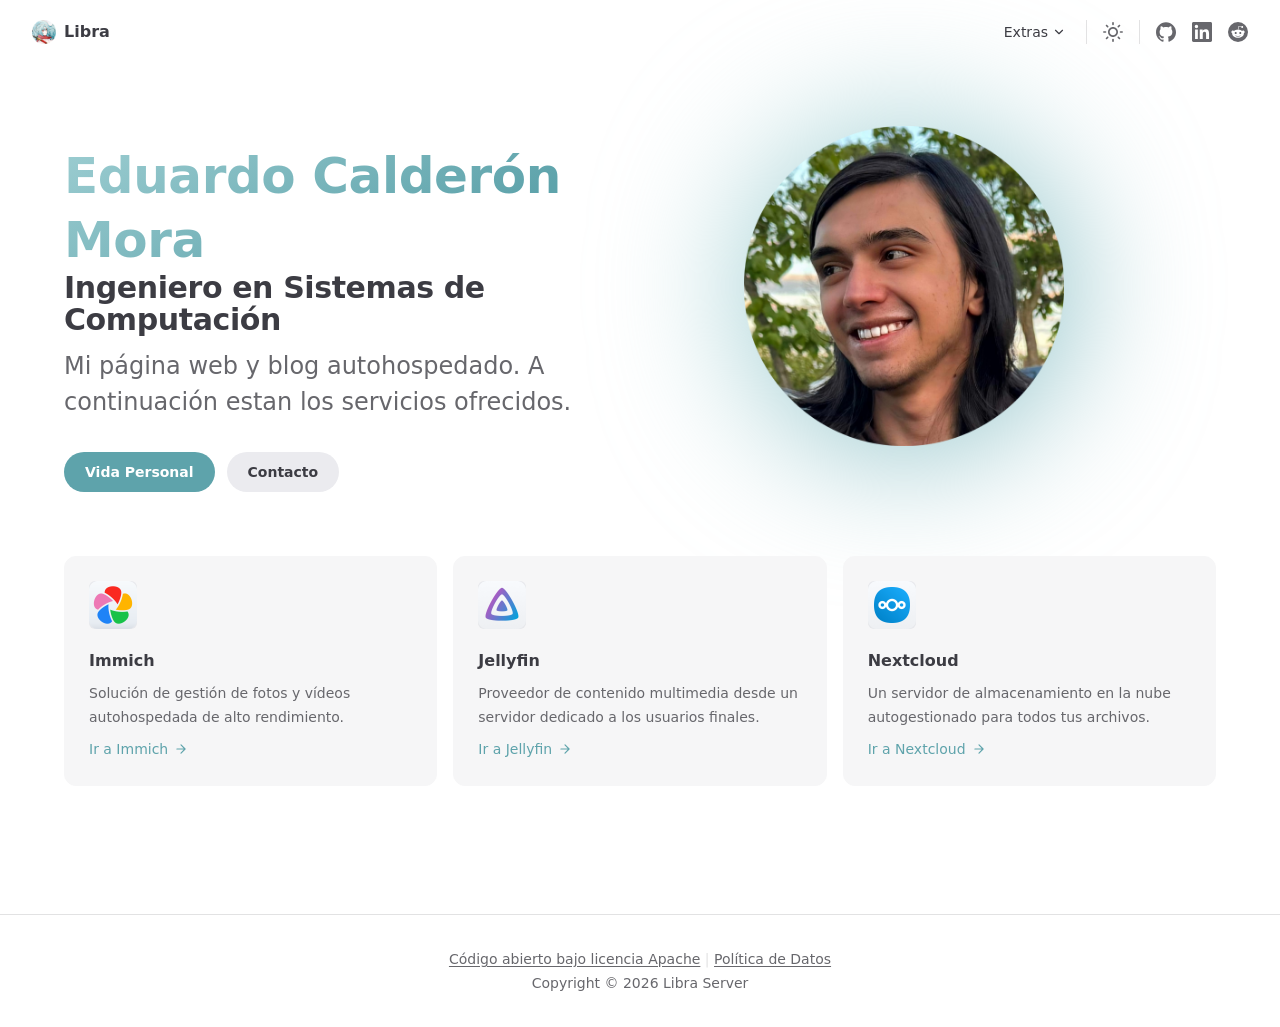
==== index.html @ 560210b2 "initial" ====
<!DOCTYPE html>
<html lang="en-US" dir="ltr">
<head>
  <meta charset="utf-8">
  <title>Home | Libra</title>
  <link rel="preload stylesheet" href="/assets/css/style.D44paibT.css" as="style">
  <link rel="preload stylesheet" href="/assets/css/vp-icons.css" as="style">
  <link rel="preload" href="/assets/inter-roman-latin.Di8DUHzh.woff2" as="font" type="font/woff2" crossorigin="">
  <link rel="modulepreload" href="/assets/chunks/theme.Dz8_78j_.js">
  <link rel="modulepreload" href="/assets/chunks/framework.ChSPpK7P.js">
  <link rel="modulepreload" href="/assets/index.md.D8M8s7cJ.lean.js">
  <meta name="darkreader-lock">
  <meta name="theme-color" content="#0058A0">
  <meta name="msapplication-TileColor" content="#0058A0">
  <meta name="viewport" content="width=device-width, initial-scale=1.0">
  <meta name="referrer" content="no-referrer-when-downgrade">
  <link rel="icon" type="image/x-icon" href="/images/1024-1130-modified.png">
  <link rel="icon" type="image/x-icon" href="/images/1024-1130-modified.png">
  <link rel="manifest" href="/site.webmanifest">
  <link rel="mask-icon" href="/safari-pinned-tab.svg" color="#0058A0">
  <link rel="apple-touch-icon" sizes="180x180" href="/apple-touch-icon.png">
  <meta property="og:locale" content="en_US">
  <meta property="og:type" content="website">
  <script id="check-dark-mode">(()=>{const e=localStorage.getItem("vitepress-theme-appearance")||"auto",a=window.matchMedia("(prefers-color-scheme: dark)").matches;(!e||e==="auto"?a:e==="dark")&&document.documentElement.classList.add("dark")})();</script>
  <script id="check-mac-os">document.documentElement.classList.toggle("mac",/Mac|iPhone|iPod|iPad/i.test(navigator.platform));</script>
  <meta name="twitter:card" content="summary_large_image">
  <meta property="og:site_name" content="">
  <meta property="og:image:width" content="1200">
  <meta property="og:image:height" content="628">
  <meta property="og:image:type" content="image/png">
  <meta property="og:image:alt" content="Home">
  <meta name="twitter:image:width" content="1200">
  <meta name="twitter:image:height" content="628">
  <meta name="twitter:image:alt" content="Home">
  <meta property="article:modified_time" content="2025-11-09T12:39:32.000Z">
  <link rel="stylesheet" href="https://cdnjs.cloudflare.com/ajax/libs/font-awesome/6.5.0/css/all.min.css">
</head>
<style>
  
  .contact-backdrop{ position:fixed; inset:0; z-index:var(--vp-z-index-backdrop, 50); display:flex; align-items:center; justify-content:center; background:rgba(0,0,0,.5); padding:24px; }
  .contact-backdrop[hidden]{ display:none; }
  .contact-modal{ position:relative; width:100%; max-width:380px; background:var(--vp-c-bg-elv, var(--vp-c-bg)); border:1px solid var(--vp-c-divider); border-radius:12px; box-shadow:var(--vp-shadow-3); padding:32px 28px 28px; text-align:center; }
  .contact-close{ position:absolute; top:10px; right:12px; background:none; border:none; font-size:1.4rem; line-height:1; color:var(--vp-c-text-2); cursor:pointer; padding:4px 8px; }
  .contact-close:hover{ color:var(--vp-c-text-1); }
  .contact-modal-title{ margin:0 0 8px; color:var(--vp-c-text-2); font-size:0.9rem; }
  .contact-email{ margin:0 0 22px; font-size:1.1rem; font-weight:600; color:var(--vp-c-text-1); word-break:break-all; }
  .contact-modal-actions{ display:flex; flex-wrap:wrap; gap:10px; justify-content:center; }
</style>
<div id="contact-backdrop" class="contact-backdrop" hidden>
  <div class="contact-modal" role="dialog" aria-modal="true" aria-labelledby="contact-modal-title">
    <button type="button" class="contact-close" id="contact-close" aria-label="Cerrar">&times;</button>
    <p id="contact-modal-title" class="contact-modal-title">Escribime a</p>
    <p class="contact-email">educal72@libraserver.site</p>
    <div class="contact-modal-actions">
      <a class="VPButton medium brand" href="mailto:educal72@libraserver.site" data-v-82c34717>Envíame un correo</a>
      <button type="button" class="VPButton medium alt" id="contact-copy" data-v-82c34717>Copiar</button>
    </div>
  </div>
</div>
<body>
  <div id="app">
    <div class="Layout" data-v-e5b1bae6>
      <span tabindex="-1" data-v-d0347f49></span>
      <a href="#VPContent" class="VPSkipLink visually-hidden" data-v-d0347f49>Skip to content</a>
      <header class="VPNav" data-v-e5b1bae6 data-v-b4d83c7e>
        <div class="VPNavBar" data-v-b4d83c7e data-v-cea3f7fa>
          <div class="wrapper" data-v-cea3f7fa>
            <div class="container" data-v-cea3f7fa>
              <div class="title" data-v-cea3f7fa>
                <div class="VPNavBarTitle" data-v-cea3f7fa data-v-e47b4765>
                  <a class="title" href="/" data-v-e47b4765>
                    <img class="VPImage logo" src="/images/1024-1130-modified.png" width="24" height="24" alt data-v-71129202>
                    <span data-v-e47b4765>Libra</span>
                  </a>
                </div>
              </div>
              <div class="content" data-v-cea3f7fa>
                <div class="content-body" data-v-cea3f7fa>
                  <nav aria-labelledby="main-nav-aria-label" class="VPNavBarMenu menu" data-v-cea3f7fa data-v-03607a70>
                    <span id="main-nav-aria-label" class="visually-hidden" data-v-03607a70>Main navigation</span>
                    <div class="VPFlyout VPNavBarMenuGroup" data-v-03607a70 data-v-73878474>
                      <button type="button" class="button" aria-haspopup="true" aria-expanded="false" data-v-73878474>
                        <span class="text" data-v-73878474>
                          <span data-v-73878474>Extras</span>
                          <span class="vpi-chevron-down text-icon" data-v-73878474></span>
                        </span>
                      </button>
                      <div class="menu" data-v-73878474>
                        <div class="VPMenu" data-v-73878474 data-v-344e410b>
                          <div class="items" data-v-344e410b>
                            <div class="VPMenuLink" data-v-344e410b data-v-9b63c25a>
                              <a class="VPLink link" href="pc.html" data-v-9b63c25a>
                                <span data-v-9b63c25a>Stack</span>
                              </a>
                            </div>
                            <div class="VPMenuLink" data-v-344e410b data-v-9b63c25a>
                              <a class="VPLink link" href="blog.html" data-v-9b63c25a>
                                <span data-v-9b63c25a>Blog</span>
                              </a>
                            </div>
                          </div>
                        </div>
                      </div>
                    </div>
                  </nav>
                  <div class="VPNavBarAppearance appearance" data-v-cea3f7fa data-v-83a70e2f>
                    <button type="button" role="switch" title="Toggle dark mode" class="CustomSwitchAppearance" aria-checked="true" data-v-83a70e2f="" data-v-5da87d95=""><svg data-v-5da87d95="" xmlns="http://www.w3.org/2000/svg" aria-hidden="true" focusable="false" viewBox="0 0 24 24" class="moon"><path d="M12.1,22c-0.3,0-0.6,0-0.9,0c-5.5-0.5-9.5-5.4-9-10.9c0.4-4.8,4.2-8.6,9-9c0.4,0,0.8,0.2,1,0.5c0.2,0.3,0.2,0.8-0.1,1.1c-2,2.7-1.4,6.4,1.3,8.4c2.1,1.6,5,1.6,7.1,0c0.3-0.2,0.7-0.3,1.1-0.1c0.3,0.2,0.5,0.6,0.5,1c-0.2,2.7-1.5,5.1-3.6,6.8C16.6,21.2,14.4,22,12.1,22zM9.3,4.4c-2.9,1-5,3.6-5.2,6.8c-0.4,4.4,2.8,8.3,7.2,8.7c2.1,0.2,4.2-0.4,5.8-1.8c1.1-0.9,1.9-2.1,2.4-3.4c-2.5,0.9-5.3,0.5-7.5-1.1C9.2,11.4,8.1,7.7,9.3,4.4z"></path></svg></button>
                  </div>
                  <div class="VPSocialLinks VPNavBarSocialLinks social-links" data-v-cea3f7fa data-v-0a16a001 data-v-a24f9f74>
                    <a class="VPSocialLink no-icon" href="https://github.com/Educal72" aria-label="Project GitHub" target="_blank" rel="noopener" data-v-a24f9f74 data-v-2cfe8544><span class="vpi-social-github"></span></a>
                    <a class="VPSocialLink no-icon" href="https://www.linkedin.com/in/eduardocalderonmora/?locale=en_US" aria-label="Discord Server" target="_blank" rel="noopener" data-v-a24f9f74 data-v-2cfe8544><span class="vpi-social-linkedin"></span></a>
                    <a class="VPSocialLink no-icon" href="https://www.reddit.com/user/AsEst1/" aria-label="Support subreddit" target="_blank" rel="noopener" data-v-a24f9f74 data-v-2cfe8544>
                      <svg viewBox="0 0 24 24" xmlns="http://www.w3.org/2000/svg"><path d="M12 0A12 12 0 0 0 0 12a12 12 0 0 0 12 12 12 12 0 0 0 12-12A12 12 0 0 0 12 0zm5.01 4.744c.688 0 1.25.561 1.25 1.249a1.25 1.25 0 0 1-2.498.056l-2.597-.547-.8 3.747c1.824.07 3.48.632 4.674 1.488.308-.309.73-.491 1.207-.491.968 0 1.754.786 1.754 1.754 0 .716-.435 1.333-1.01 1.614a3.111 3.111 0 0 1 .042.52c0 2.694-3.13 4.87-7.004 4.87-3.874 0-7.004-2.176-7.004-4.87 0-.183.015-.366.043-.534A1.748 1.748 0 0 1 4.028 12c0-.968.786-1.754 1.754-1.754.463 0 .898.196 1.207.49 1.207-.883 2.878-1.43 4.744-1.487l.885-4.182a.342.342 0 0 1 .14-.197.35.35 0 0 1 .238-.042l2.906.617a1.214 1.214 0 0 1 1.108-.701zM9.25 12C8.561 12 8 12.562 8 13.25c0 .687.561 1.248 1.25 1.248.687 0 1.248-.561 1.248-1.249 0-.688-.561-1.249-1.249-1.249zm5.5 0c-.687 0-1.248.561-1.248 1.25 0 .687.561 1.248 1.249 1.248.688 0 1.249-.561 1.249-1.249 0-.687-.562-1.249-1.25-1.249zm-5.466 3.99a.327.327 0 0 0-.231.094.33.33 0 0 0 0 .463c.842.842 2.484.913 2.961.913.477 0 2.105-.056 2.961-.913a.361.361 0 0 0 .029-.463.33.33 0 0 0-.464 0c-.547.533-1.684.73-2.512.73-.828 0-1.979-.196-2.512-.73a.326.326 0 0 0-.232-.095z"/></svg>
                    </a>
                  </div>
                  <div class="VPFlyout VPNavBarExtra extra" data-v-cea3f7fa data-v-d5af21fa data-v-73878474>
                    <button type="button" class="button" aria-haspopup="true" aria-expanded="false" aria-label="extra navigation" data-v-73878474>
                      <span class="vpi-more-horizontal icon" data-v-73878474></span>
                    </button>
                    <div class="menu" data-v-73878474>
                      <div class="VPMenu" data-v-73878474 data-v-344e410b>
                        <div class="group" data-v-d5af21fa>
                          <div class="item appearance" data-v-d5af21fa>
                            <p class="label" data-v-d5af21fa>Apariencia</p>
                            <div class="appearance-action" data-v-d5af21fa>
                              <button type="button" role="switch" title="Toggle dark mode" class="CustomSwitchAppearance" aria-checked="true" data-v-83a70e2f="" data-v-5da87d95=""><svg data-v-5da87d95="" xmlns="http://www.w3.org/2000/svg" aria-hidden="true" focusable="false" viewBox="0 0 24 24" class="moon"><path d="M12.1,22c-0.3,0-0.6,0-0.9,0c-5.5-0.5-9.5-5.4-9-10.9c0.4-4.8,4.2-8.6,9-9c0.4,0,0.8,0.2,1,0.5c0.2,0.3,0.2,0.8-0.1,1.1c-2,2.7-1.4,6.4,1.3,8.4c2.1,1.6,5,1.6,7.1,0c0.3-0.2,0.7-0.3,1.1-0.1c0.3,0.2,0.5,0.6,0.5,1c-0.2,2.7-1.5,5.1-3.6,6.8C16.6,21.2,14.4,22,12.1,22zM9.3,4.4c-2.9,1-5,3.6-5.2,6.8c-0.4,4.4,2.8,8.3,7.2,8.7c2.1,0.2,4.2-0.4,5.8-1.8c1.1-0.9,1.9-2.1,2.4-3.4c-2.5,0.9-5.3,0.5-7.5-1.1C9.2,11.4,8.1,7.7,9.3,4.4z"></path></svg></button>
                            </div>
                          </div>
                        </div>
                        <div class="group" data-v-d5af21fa>
                          <div class="item social-links" data-v-d5af21fa>
                            <div class="VPSocialLinks social-links-list" data-v-d5af21fa data-v-a24f9f74>
                              <a class="VPSocialLink no-icon" href="https://github.com/Educal72" aria-label="Project GitHub" target="_blank" rel="noopener" data-v-a24f9f74 data-v-2cfe8544><span class="vpi-social-github"></span></a>
                    <a class="VPSocialLink no-icon" href="https://www.linkedin.com/in/eduardocalderonmora/?locale=en_US" aria-label="Discord Server" target="_blank" rel="noopener" data-v-a24f9f74 data-v-2cfe8544><span class="vpi-social-linkedin"></span></a>
                    <a class="VPSocialLink no-icon" href="https://www.reddit.com/user/AsEst1/" aria-label="Support subreddit" target="_blank" rel="noopener" data-v-a24f9f74 data-v-2cfe8544>
                      <svg viewBox="0 0 24 24" xmlns="http://www.w3.org/2000/svg"><path d="M12 0A12 12 0 0 0 0 12a12 12 0 0 0 12 12 12 12 0 0 0 12-12A12 12 0 0 0 12 0zm5.01 4.744c.688 0 1.25.561 1.25 1.249a1.25 1.25 0 0 1-2.498.056l-2.597-.547-.8 3.747c1.824.07 3.48.632 4.674 1.488.308-.309.73-.491 1.207-.491.968 0 1.754.786 1.754 1.754 0 .716-.435 1.333-1.01 1.614a3.111 3.111 0 0 1 .042.52c0 2.694-3.13 4.87-7.004 4.87-3.874 0-7.004-2.176-7.004-4.87 0-.183.015-.366.043-.534A1.748 1.748 0 0 1 4.028 12c0-.968.786-1.754 1.754-1.754.463 0 .898.196 1.207.49 1.207-.883 2.878-1.43 4.744-1.487l.885-4.182a.342.342 0 0 1 .14-.197.35.35 0 0 1 .238-.042l2.906.617a1.214 1.214 0 0 1 1.108-.701zM9.25 12C8.561 12 8 12.562 8 13.25c0 .687.561 1.248 1.25 1.248.687 0 1.248-.561 1.248-1.249 0-.688-.561-1.249-1.249-1.249zm5.5 0c-.687 0-1.248.561-1.248 1.25 0 .687.561 1.248 1.249 1.248.688 0 1.249-.561 1.249-1.249 0-.687-.562-1.249-1.25-1.249zm-5.466 3.99a.327.327 0 0 0-.231.094.33.33 0 0 0 0 .463c.842.842 2.484.913 2.961.913.477 0 2.105-.056 2.961-.913a.361.361 0 0 0 .029-.463.33.33 0 0 0-.464 0c-.547.533-1.684.73-2.512.73-.828 0-1.979-.196-2.512-.73a.326.326 0 0 0-.232-.095z"/></svg>
                    </a>
                            </div>
                          </div>
                        </div>
                      </div>
                    </div>
                  </div>
                  <button type="button" class="VPNavBarHamburger hamburger" aria-label="mobile navigation" aria-expanded="false" aria-controls="VPNavScreen" data-v-cea3f7fa data-v-7380cd28>
                    <span class="container" data-v-7380cd28>
                      <span class="top" data-v-7380cd28></span>
                      <span class="middle" data-v-7380cd28></span>
                      <span class="bottom" data-v-7380cd28></span>
                    </span>
                  </button>
                </div>
              </div>
            </div>
          </div>
          
        </div>
      </header>

      <div class="VPNavScreen" id="VPNavScreen" data-v-2860b3da style="display:none;">
        <div class="container" data-v-2860b3da>
          <div class="menu" data-v-2860b3da>
            <div class="VPNavScreenMenuGroup" data-v-705739bc>
              <button class="button" data-v-705739bc>
                <span data-v-705739bc>Extras</span>
                <span class="vpi-plus button-icon" data-v-705739bc></span>
              </button>
              <div class="items" data-v-705739bc>
                <a class="VPNavScreenMenuLink" href="pc.html" data-v-c0efecf9>Stack</a>
                <a class="VPNavScreenMenuLink" href="blog.html" data-v-c0efecf9>Blog</a>
              </div>
            </div>
          </div>
          <div class="appearance" data-v-2860b3da>
            <div class="VPNavScreenAppearance" data-v-19b7c1b5>
              <p class="text" data-v-19b7c1b5>Apariencia</p>
              <button type="button" role="switch" title="Toggle dark mode" class="CustomSwitchAppearance" aria-checked="true" data-v-83a70e2f="" data-v-5da87d95=""><svg data-v-5da87d95="" xmlns="http://www.w3.org/2000/svg" aria-hidden="true" focusable="false" viewBox="0 0 24 24" class="moon"><path d="M12.1,22c-0.3,0-0.6,0-0.9,0c-5.5-0.5-9.5-5.4-9-10.9c0.4-4.8,4.2-8.6,9-9c0.4,0,0.8,0.2,1,0.5c0.2,0.3,0.2,0.8-0.1,1.1c-2,2.7-1.4,6.4,1.3,8.4c2.1,1.6,5,1.6,7.1,0c0.3-0.2,0.7-0.3,1.1-0.1c0.3,0.2,0.5,0.6,0.5,1c-0.2,2.7-1.5,5.1-3.6,6.8C16.6,21.2,14.4,22,12.1,22zM9.3,4.4c-2.9,1-5,3.6-5.2,6.8c-0.4,4.4,2.8,8.3,7.2,8.7c2.1,0.2,4.2-0.4,5.8-1.8c1.1-0.9,1.9-2.1,2.4-3.4c-2.5,0.9-5.3,0.5-7.5-1.1C9.2,11.4,8.1,7.7,9.3,4.4z"></path></svg></button>
            </div>
          </div>
          <div class="social-links" data-v-2860b3da>
            <div class="VPSocialLinks" data-v-a24f9f74>
              <a class="VPSocialLink no-icon" href="https://github.com/Educal72" aria-label="Project GitHub" target="_blank" rel="noopener" data-v-a24f9f74 data-v-2cfe8544><span class="vpi-social-github"></span></a>
                    <a class="VPSocialLink no-icon" href="https://www.linkedin.com/in/eduardocalderonmora/?locale=en_US" aria-label="Discord Server" target="_blank" rel="noopener" data-v-a24f9f74 data-v-2cfe8544><span class="vpi-social-linkedin"></span></a>
                    <a class="VPSocialLink no-icon" href="https://www.reddit.com/user/AsEst1/" aria-label="Support subreddit" target="_blank" rel="noopener" data-v-a24f9f74 data-v-2cfe8544>
                      <svg viewBox="0 0 24 24" xmlns="http://www.w3.org/2000/svg"><path d="M12 0A12 12 0 0 0 0 12a12 12 0 0 0 12 12 12 12 0 0 0 12-12A12 12 0 0 0 12 0zm5.01 4.744c.688 0 1.25.561 1.25 1.249a1.25 1.25 0 0 1-2.498.056l-2.597-.547-.8 3.747c1.824.07 3.48.632 4.674 1.488.308-.309.73-.491 1.207-.491.968 0 1.754.786 1.754 1.754 0 .716-.435 1.333-1.01 1.614a3.111 3.111 0 0 1 .042.52c0 2.694-3.13 4.87-7.004 4.87-3.874 0-7.004-2.176-7.004-4.87 0-.183.015-.366.043-.534A1.748 1.748 0 0 1 4.028 12c0-.968.786-1.754 1.754-1.754.463 0 .898.196 1.207.49 1.207-.883 2.878-1.43 4.744-1.487l.885-4.182a.342.342 0 0 1 .14-.197.35.35 0 0 1 .238-.042l2.906.617a1.214 1.214 0 0 1 1.108-.701zM9.25 12C8.561 12 8 12.562 8 13.25c0 .687.561 1.248 1.25 1.248.687 0 1.248-.561 1.248-1.249 0-.688-.561-1.249-1.249-1.249zm5.5 0c-.687 0-1.248.561-1.248 1.25 0 .687.561 1.248 1.249 1.248.688 0 1.249-.561 1.249-1.249 0-.687-.562-1.249-1.25-1.249zm-5.466 3.99a.327.327 0 0 0-.231.094.33.33 0 0 0 0 .463c.842.842 2.484.913 2.961.913.477 0 2.105-.056 2.961-.913a.361.361 0 0 0 .029-.463.33.33 0 0 0-.464 0c-.547.533-1.684.73-2.512.73-.828 0-1.979-.196-2.512-.73a.326.326 0 0 0-.232-.095z"/></svg>
                    </a>
            </div>
          </div>
        </div>
      </div>
      <div class="VPContent is-home" id="VPContent" data-v-e5b1bae6 data-v-d89f3956>
        <div class="VPHome" data-v-d89f3956 data-v-5eb14ca7>
          <div class="VPHero has-image VPHomeHero" data-v-5eb14ca7 data-v-22c542dc>
            <div class="container" data-v-22c542dc>
              <div class="main" data-v-22c542dc>
                <h1 class="heading" data-v-22c542dc>
                  <span class="name clip" data-v-22c542dc>Eduardo Calderón Mora</span>
                  <span class="text subtitle-text" data-v-22c542dc>Ingeniero en Sistemas de Computación</span>
                </h1>
                <p class="tagline" data-v-22c542dc>Mi página web y blog autohospedado. A continuación estan los servicios ofrecidos.</p>
                <div class="actions" data-v-22c542dc>
                  <div class="action" data-v-22c542dc>
                    <a class="VPButton medium brand" href="/cv.html" data-v-22c542dc data-v-82c34717>Vida Personal</a>
                  </div>
                  <div class="action" data-v-22c542dc>
                    <button type="button" class="VPButton medium alt" id="contact-btn" data-v-22c542dc data-v-82c34717>Contacto</button>
                  </div>
                </div>
              </div>
              <div class="image" data-v-22c542dc>
                <div class="image-container" data-v-22c542dc>
                  <div class="image-bg" data-v-22c542dc></div>
                  <img class="VPImage dark image-src" src="/images/circl.png" data-v-71129202>
                  <img class="VPImage light image-src" src="/images/circl.png" data-v-71129202>
                </div>
              </div>
            </div>
          </div>

          <div class="VPFeatures VPHomeFeatures" data-v-5eb14ca7 data-v-d0af05b2>
            <div class="container" data-v-d0af05b2>
              <div class="items" data-v-d0af05b2>
                <div class="grid-3 item" data-v-d0af05b2>
                  <a class="VPLink link no-icon VPFeature" href="http://immich.libraserver.site/" data-v-d0af05b2 data-v-ab2d060f>
                    <article class="box" data-v-ab2d060f>
                      <div class="icon" data-v-ab2d060f>
                        <img src="/images/icon.png">
                        <svg height="24" width="24" viewBox="0 -960 960 960" fill="var(--vp-c-green-2)" xmlns="http://www.w3.org/2000/svg"><path d="M160-160v-80h110l-16-14q-52-46-73-105t-21-119q0-111 66.5-197.5T400-790v84q-72 26-116 88.5T240-478q0 45 17 87.5t53 78.5l10 10v-98h80v240H160Zm400-10v-84q72-26 116-88.5T720-482q0-45-17-87.5T650-648l-10-10v98h-80v-240h240v80H690l16 14q49 49 71.5 106.5T800-482q0 111-66.5 197.5T560-170Z"/></svg>
                      </div>
                      <h2 class="title" data-v-ab2d060f>Immich</h2>
                      <p class="details" data-v-ab2d060f>Solución de gestión de fotos y vídeos autohospedada de alto rendimiento.</p>
                      <div class="link-text" data-v-ab2d060f>
                        <p class="link-text-value" data-v-ab2d060f>Ir a Immich <span class="vpi-arrow-right link-text-icon" data-v-ab2d060f></span></p>
                      </div>
                    </article>
                  </a>
                </div>
                <div class="grid-3 item" data-v-d0af05b2>
                  <a class="VPLink link no-icon VPFeature" href="http://jellyfin.libraserver.site/" data-v-d0af05b2 data-v-ab2d060f>
                    <article class="box" data-v-ab2d060f>
                      <div class="icon" data-v-ab2d060f>
                        <img src="/images/jelly.png">
                        <svg height="24" width="24" viewBox="0 -960 960 960" fill="var(--vp-c-indigo-2)" xmlns="http://www.w3.org/2000/svg"><path d="M440-120v-240h80v80h320v80H520v80h-80Zm-320-80v-80h240v80H120Zm160-160v-80H120v-80h160v-80h80v240h-80Zm160-80v-80h400v80H440Zm160-160v-240h80v80h160v80H680v80h-80Zm-480-80v-80h400v80H120Z"/></svg>
                      </div>
                      <h2 class="title" data-v-ab2d060f>Jellyfin</h2>
                      <p class="details" data-v-ab2d060f>Proveedor de contenido multimedia desde un servidor dedicado a los usuarios finales.</p>
                      <div class="link-text" data-v-ab2d060f>
                        <p class="link-text-value" data-v-ab2d060f>Ir a Jellyfin <span class="vpi-arrow-right link-text-icon" data-v-ab2d060f></span></p>
                      </div>
                    </article>
                  </a>
                </div>
                
                <div class="grid-3 item" data-v-d0af05b2>
                  <a class="VPLink link no-icon VPFeature" href="http://nextcloud.libraserver.site/" data-v-d0af05b2 data-v-ab2d060f>
                    <article class="box" data-v-ab2d060f>
                      <div class="icon" data-v-ab2d060f>
                        <img src="/images/next.png">
                        <svg height="24" width="24" viewBox="0 -960 960 960" fill="var(--vp-c-yellow-2)" xmlns="http://www.w3.org/2000/svg"><path d="M352-120H200q-33 0-56.5-23.5T120-200v-152q48 0 84-30.5t36-77.5q0-47-36-77.5T120-568v-152q0-33 23.5-56.5T200-800h160q0-42 29-71t71-29q42 0 71 29t29 71h160q33 0 56.5 23.5T800-720v160q42 0 71 29t29 71q0 42-29 71t-71 29v160q0 33-23.5 56.5T720-120H568q0-50-31.5-85T460-240q-45 0-76.5 35T352-120Zm-152-80h85q24-66 77-93t98-27q45 0 98 27t77 93h85v-240h80q8 0 14-6t6-14q0-8-6-14t-14-6h-80v-240H480v-80q0-8-6-14t-14-6q-8 0-14 6t-6 14v80H200v88q54 20 87 67t33 105q0 57-33 104t-87 68v88Zm310-310Z"/></svg>
                      </div>
                      <h2 class="title" data-v-ab2d060f>Nextcloud</h2>
                      <p class="details" data-v-ab2d060f>Un servidor de almacenamiento en la nube autogestionado para todos tus archivos.</p>
                      <div class="link-text" data-v-ab2d060f>
                        <p class="link-text-value" data-v-ab2d060f>Ir a Nextcloud <span class="vpi-arrow-right link-text-icon" data-v-ab2d060f></span></p>
                      </div>
                    </article>
                  </a>
                </div>
              </div>
            </div>
          </div>

          <div class="vp-doc container" data-v-5eb14ca7 data-v-49fef229>
            <div style="position:relative;" data-v-5eb14ca7>
              <div></div>
            </div>
          </div>
        </div>
      </div>

      <footer class="VPFooter" data-v-e5b1bae6 data-v-ef145fcb>
        <div class="container" data-v-ef145fcb>
          <p class="message" data-v-ef145fcb>
            <a href="https://www.apache.org/licenses/LICENSE-2.0" target="_blank">Código abierto bajo licencia Apache</a>
            <span class="divider">|</span>
            <a href="/privacy.html">Política de Datos</a>
          </p>
          <p class="copyright" data-v-ef145fcb>Copyright © 2026 Libra Server</p>
        </div>
      </footer>

    </div>
  </div>

  <script>
    // Hamburger menu
    const hamburger = document.querySelector('.VPNavBarHamburger');
    const navScreen = document.getElementById('VPNavScreen');

    hamburger.addEventListener('click', () => {
  const isOpen = hamburger.classList.toggle('active');
  hamburger.setAttribute('aria-expanded', isOpen);
  navScreen.style.display = isOpen ? 'block' : 'none';
  document.body.style.overflow = isOpen ? 'hidden' : '';
});

window.addEventListener('resize', () => {
  if (window.innerWidth >= 768) {
    navScreen.style.display = 'none';
    hamburger.classList.remove('active');
    hamburger.setAttribute('aria-expanded', 'false');
    document.body.style.overflow = '';
  }
});

    // Mobile Extras toggle
    const mobileExtrasBtn = document.querySelector('.VPNavScreenMenuGroup .button');
    const mobileExtrasGroup = document.querySelector('.VPNavScreenMenuGroup');

    if (mobileExtrasBtn && mobileExtrasGroup) {
      mobileExtrasBtn.addEventListener('click', () => {
        mobileExtrasGroup.classList.toggle('open');
      });
    }

    // Desktop Extras dropdown
    const flyoutBtn = document.querySelector('.VPNavBarMenuGroup .button');
    const flyoutMenu = document.querySelector('.VPNavBarMenuGroup .menu');

    if (flyoutBtn && flyoutMenu) {
      flyoutBtn.addEventListener('click', (e) => {
        e.stopPropagation();
        const isOpen = flyoutBtn.getAttribute('aria-expanded') === 'true';
        flyoutBtn.setAttribute('aria-expanded', String(!isOpen));
        flyoutMenu.style.opacity = isOpen ? '0' : '1';
        flyoutMenu.style.visibility = isOpen ? 'hidden' : 'visible';
        flyoutMenu.style.transform = 'translateY(0)';
        flyoutMenu.style.display = isOpen ? 'none' : 'block';
      });

      document.addEventListener('click', (e) => {
  if (
    !flyoutBtn.contains(e.target) &&
    !flyoutMenu.contains(e.target)
  ) {
    flyoutBtn.setAttribute('aria-expanded', 'false');
    flyoutMenu.style.opacity = '0';
    flyoutMenu.style.visibility = 'hidden';
    flyoutMenu.style.display = 'none';
  }
});
      const sunSVG = `<svg data-v-5da87d95="" xmlns="http://www.w3.org/2000/svg" aria-hidden="true" focusable="false" viewBox="0 0 24 24" class="sun"><path d="M12,18c-3.3,0-6-2.7-6-6s2.7-6,6-6s6,2.7,6,6S15.3,18,12,18zM12,8c-2.2,0-4,1.8-4,4c0,2.2,1.8,4,4,4c2.2,0,4-1.8,4-4C16,9.8,14.2,8,12,8z"></path><path d="M12,4c-0.6,0-1-0.4-1-1V1c0-0.6,0.4-1,1-1s1,0.4,1,1v2C13,3.6,12.6,4,12,4z"></path><path d="M12,24c-0.6,0-1-0.4-1-1v-2c0-0.6,0.4-1,1-1s1,0.4,1,1v2C13,23.6,12.6,24,12,24z"></path><path d="M5.6,6.6c-0.3,0-0.5-0.1-0.7-0.3L3.5,4.9c-0.4-0.4-0.4-1,0-1.4s1-0.4,1.4,0l1.4,1.4c0.4,0.4,0.4,1,0,1.4C6.2,6.5,5.9,6.6,5.6,6.6z"></path><path d="M19.8,20.8c-0.3,0-0.5-0.1-0.7-0.3l-1.4-1.4c-0.4-0.4-0.4-1,0-1.4s1-0.4,1.4,0l1.4,1.4c0.4,0.4,0.4,1,0,1.4C20.3,20.7,20,20.8,19.8,20.8z"></path><path d="M3,13H1c-0.6,0-1-0.4-1-1s0.4-1,1-1h2c0.6,0,1,0.4,1,1S3.6,13,3,13z"></path><path d="M23,13h-2c-0.6,0-1-0.4-1-1s0.4-1,1-1h2c0.6,0,1,0.4,1,1S23.6,13,23,13z"></path><path d="M4.2,20.8c-0.3,0-0.5-0.1-0.7-0.3c-0.4-0.4-0.4-1,0-1.4l1.4-1.4c0.4-0.4,1-0.4,1.4,0s0.4,1,0,1.4l-1.4,1.4C4.7,20.7,4.5,20.8,4.2,20.8z"></path><path d="M18.4,6.6c-0.3,0-0.5-0.1-0.7-0.3c-0.4-0.4-0.4-1,0-1.4l1.4-1.4c0.4-0.4,1-0.4,1.4,0s0.4,1,0,1.4l-1.4,1.4C18.9,6.5,18.6,6.6,18.4,6.6z"></path></svg>`;

const moonSVG = `<svg data-v-5da87d95="" xmlns="http://www.w3.org/2000/svg" aria-hidden="true" focusable="false" viewBox="0 0 24 24" class="moon"><path d="M12.1,22c-0.3,0-0.6,0-0.9,0c-5.5-0.5-9.5-5.4-9-10.9c0.4-4.8,4.2-8.6,9-9c0.4,0,0.8,0.2,1,0.5c0.2,0.3,0.2,0.8-0.1,1.1c-2,2.7-1.4,6.4,1.3,8.4c2.1,1.6,5,1.6,7.1,0c0.3-0.2,0.7-0.3,1.1-0.1c0.3,0.2,0.5,0.6,0.5,1c-0.2,2.7-1.5,5.1-3.6,6.8C16.6,21.2,14.4,22,12.1,22zM9.3,4.4c-2.9,1-5,3.6-5.2,6.8c-0.4,4.4,2.8,8.3,7.2,8.7c2.1,0.2,4.2-0.4,5.8-1.8c1.1-0.9,1.9-2.1,2.4-3.4c-2.5,0.9-5.3,0.5-7.5-1.1C9.2,11.4,8.1,7.7,9.3,4.4z"></path></svg>`;

const darkModeBtns = document.querySelectorAll('.CustomSwitchAppearance');

function updateIcons(isDark) {
  darkModeBtns.forEach(btn => {
    btn.innerHTML = isDark ? moonSVG : sunSVG;
    btn.setAttribute('aria-checked', isDark);
  });
}

// Set initial state
updateIcons(document.documentElement.classList.contains('dark'));

darkModeBtns.forEach(btn => {
  btn.addEventListener('click', () => {
    const isCurrentlyDark = document.documentElement.classList.toggle('dark');
    localStorage.setItem('vitepress-theme-appearance', isCurrentlyDark ? 'dark' : 'light');
    updateIcons(isCurrentlyDark);
  });
});
    }
    (() => {
    const backdrop = document.getElementById('contact-backdrop');
    const openBtn = document.getElementById('contact-btn');
    const closeBtn = document.getElementById('contact-close');
    const copyBtn = document.getElementById('contact-copy');
    const email = 'educal72@libraserver.site';

    function openModal(){ backdrop.hidden = false; document.body.style.overflow = 'hidden'; }
    function closeModal(){ backdrop.hidden = true; document.body.style.overflow = ''; }

    openBtn.addEventListener('click', openModal);
    closeBtn.addEventListener('click', closeModal);
    backdrop.addEventListener('click', (e) => { if (e.target === backdrop) closeModal(); });
    document.addEventListener('keydown', (e) => { if (e.key === 'Escape' && !backdrop.hidden) closeModal(); });

    copyBtn.addEventListener('click', async () => {
      try {
        await navigator.clipboard.writeText(email);
        copyBtn.textContent = '¡Copiado!';
        setTimeout(() => copyBtn.textContent = 'Copiar', 1500);
      } catch {
        copyBtn.textContent = 'Error';
        setTimeout(() => copyBtn.textContent = 'Copiar', 1500);
      }
    });
  })();
  </script>
</body>
</html>
---- assets/css/style.D44paibT.css ----
:root {
    --vp-plugin-tabs-tab-text-color: var(--vp-c-text-2);
    --vp-plugin-tabs-tab-active-text-color: var(--vp-c-text-1);
    --vp-plugin-tabs-tab-hover-text-color: var(--vp-c-text-1);
    --vp-plugin-tabs-tab-bg: var(--vp-c-bg-soft);
    --vp-plugin-tabs-tab-divider: var(--vp-c-divider);
    --vp-plugin-tabs-tab-active-bar-color: var(--vp-c-brand-1)
}

.subtitle-text {
    font-size: 30px !important;
    line-height: 32px !important;
    font-weight: 700;
}

@media (max-width: 767px) {
  .VPNavScreen {
    display: none;
  }
}
h1, h2, h3, h4, h5, h6 {
    scroll-margin-top: 80px;
}

/* SOLO MOVIL */
.VPDocOutlineMobile {
	display: none;
}

@media (max-width: 768px) {
	.VPDocOutlineMobile {
		display: block;
		position: fixed; /* 🔥 CLAVE */
		top: var(--vp-nav-height);
		left: 0;
		width: 100%;
		z-index: 1000;
	}
}

/* BOTON */
.VPDocOutlineMobileBtn {
	width: 100%;
	display: flex;
	justify-content: space-between;
	align-items: center;

	padding: 10px 16px;

	background: var(--vp-c-bg);
	border-bottom: 1px solid var(--vp-c-divider);

	color: var(--vp-c-text-2);
	font-size: 14px;
}

/* DROPDOWN */
.VPDocOutlineMobileDropdown {
	position: absolute;
	top: 100%;
	left: 0;
	width: 100%;


	background: var(--vp-c-bg);
	border-top: 1px solid var(--vp-c-divider);

	box-shadow: var(--vp-shadow-2);

	opacity: 0;
	transform: translateY(-10px);
	pointer-events: none;

	transition: all 0.2s ease;
}

@media (max-width: 768px) {
	.main {
		padding-top: 50px; /* ajusta según altura del botón */
	}
}
.VPDocOutlineMobile {
	transition: top 0.25s cubic-bezier(0.4, 0, 0.2, 1);
}
/* ITEMS */
.VPDocOutlineMobileDropdown .items {
	padding: 8px 0;
}

.VPDocOutlineMobileDropdown a {
	display: block;
	padding: 10px 20px;
	font-size: 14px;
	color: var(--vp-c-text-2);
}

.VPDocOutlineMobileDropdown a:hover {
	background: var(--vp-c-bg-soft);
	color: var(--vp-c-text-1);
}

/* SUB */
.VPDocOutlineMobileDropdown .sub {
	padding-left: 32px;
	font-size: 13px;
}

/* OPEN */
.VPDocOutlineMobile.open .VPDocOutlineMobileDropdown {
	opacity: 1;
	transform: translateY(0);
	pointer-events: auto;
}

/* ICON */
.VPDocOutlineMobile .icon {
	transition: transform 0.2s ease;
}

.VPDocOutlineMobile.open .icon {
	transform: rotate(180deg);
}

.VPNavScreen[data-v-2860b3da] {
    z-index: 9999 !important;
    background-color: var(--vp-nav-screen-bg-color) !important;
    position: fixed !important;
    top: var(--vp-nav-height) !important;
    left: 0 !important;
    right: 0 !important;
    bottom: 0 !important;
}

.VPNavBarMenuGroup .menu[data-v-73878474] {
    display: none;
    position: absolute;
    top: calc(var(--vp-nav-height) / 2 + 20px);
    right: 0;
    z-index: 9999;
}

.plugin-tabs {
    margin: 16px 0;
    background-color: var(--vp-plugin-tabs-tab-bg);
    border-radius: 8px
}

.plugin-tabs--tab-list {
    position: relative;
    padding: 0 12px;
    overflow-x: auto;
    overflow-y: hidden
}

.plugin-tabs--tab-list:after {
    content: "";
    position: absolute;
    bottom: 0;
    left: 0;
    right: 0;
    height: 2px;
    background-color: var(--vp-plugin-tabs-tab-divider)
}

.plugin-tabs--tab {
    position: relative;
    padding: 0 12px;
    line-height: 48px;
    border-bottom: 2px solid transparent;
    color: var(--vp-plugin-tabs-tab-text-color);
    font-size: 14px;
    font-weight: 500;
    white-space: nowrap;
    transition: color .25s
}

.plugin-tabs--tab[aria-selected=true] {
    color: var(--vp-plugin-tabs-tab-active-text-color)
}

.plugin-tabs--tab:hover {
    color: var(--vp-plugin-tabs-tab-hover-text-color)
}

.plugin-tabs--tab:after {
    content: "";
    position: absolute;
    bottom: -2px;
    left: 8px;
    right: 8px;
    height: 2px;
    background-color: transparent;
    transition: background-color .25s;
    z-index: 1
}

.plugin-tabs--tab[aria-selected=true]:after {
    background-color: var(--vp-plugin-tabs-tab-active-bar-color)
}

.plugin-tabs--content[data-v-3044dfca] {
    padding: 16px
}

.plugin-tabs--content[data-is-print=true][data-v-3044dfca]:not(:last-child) {
    border-bottom: 2px solid var(--vp-plugin-tabs-tab-divider)
}

.plugin-tabs--content[data-v-3044dfca]>:first-child:first-child {
    margin-top: 0
}

.plugin-tabs--content[data-v-3044dfca]>:last-child:last-child {
    margin-bottom: 0
}

.plugin-tabs--content[data-v-3044dfca]>div[class*=language-] {
    border-radius: 8px;
    margin: 16px 0
}

:root:not(.dark) .plugin-tabs--content[data-v-3044dfca] div[class*=language-] {
    background-color: var(--vp-c-bg)
}

@font-face {
    font-family: Inter;
    font-style: normal;
    font-weight: 100 900;
    font-display: swap;
    src: url(/assets/inter-roman-cyrillic-ext.BBPuwvHQ.woff2) format("woff2");
    unicode-range: U+0460-052F, U+1C80-1C88, U+20B4, U+2DE0-2DFF, U+A640-A69F, U+FE2E-FE2F
}

@font-face {
    font-family: Inter;
    font-style: normal;
    font-weight: 100 900;
    font-display: swap;
    src: url(/assets/inter-roman-cyrillic.C5lxZ8CY.woff2) format("woff2");
    unicode-range: U+0301, U+0400-045F, U+0490-0491, U+04B0-04B1, U+2116
}

@font-face {
    font-family: Inter;
    font-style: normal;
    font-weight: 100 900;
    font-display: swap;
    src: url(/assets/inter-roman-greek-ext.CqjqNYQ-.woff2) format("woff2");
    unicode-range: U+1F00-1FFF
}

@font-face {
    font-family: Inter;
    font-style: normal;
    font-weight: 100 900;
    font-display: swap;
    src: url(/assets/inter-roman-greek.BBVDIX6e.woff2) format("woff2");
    unicode-range: U+0370-0377, U+037A-037F, U+0384-038A, U+038C, U+038E-03A1, U+03A3-03FF
}

@font-face {
    font-family: Inter;
    font-style: normal;
    font-weight: 100 900;
    font-display: swap;
    src: url(/assets/inter-roman-vietnamese.BjW4sHH5.woff2) format("woff2");
    unicode-range: U+0102-0103, U+0110-0111, U+0128-0129, U+0168-0169, U+01A0-01A1, U+01AF-01B0, U+0300-0301, U+0303-0304, U+0308-0309, U+0323, U+0329, U+1EA0-1EF9, U+20AB
}

@font-face {
    font-family: Inter;
    font-style: normal;
    font-weight: 100 900;
    font-display: swap;
    src: url(/assets/inter-roman-latin-ext.4ZJIpNVo.woff2) format("woff2");
    unicode-range: U+0100-02AF, U+0304, U+0308, U+0329, U+1E00-1E9F, U+1EF2-1EFF, U+2020, U+20A0-20AB, U+20AD-20C0, U+2113, U+2C60-2C7F, U+A720-A7FF
}

@font-face {
    font-family: Inter;
    font-style: normal;
    font-weight: 100 900;
    font-display: swap;
    src: url(/assets/inter-roman-latin.Di8DUHzh.woff2) format("woff2");
    unicode-range: U+0000-00FF, U+0131, U+0152-0153, U+02BB-02BC, U+02C6, U+02DA, U+02DC, U+0304, U+0308, U+0329, U+2000-206F, U+2074, U+20AC, U+2122, U+2191, U+2193, U+2212, U+2215, U+FEFF, U+FFFD
}

@font-face {
    font-family: Inter;
    font-style: italic;
    font-weight: 100 900;
    font-display: swap;
    src: url(/assets/inter-italic-cyrillic-ext.r48I6akx.woff2) format("woff2");
    unicode-range: U+0460-052F, U+1C80-1C88, U+20B4, U+2DE0-2DFF, U+A640-A69F, U+FE2E-FE2F
}

@font-face {
    font-family: Inter;
    font-style: italic;
    font-weight: 100 900;
    font-display: swap;
    src: url(/assets/inter-italic-cyrillic.By2_1cv3.woff2) format("woff2");
    unicode-range: U+0301, U+0400-045F, U+0490-0491, U+04B0-04B1, U+2116
}

@font-face {
    font-family: Inter;
    font-style: italic;
    font-weight: 100 900;
    font-display: swap;
    src: url(/assets/inter-italic-greek-ext.1u6EdAuj.woff2) format("woff2");
    unicode-range: U+1F00-1FFF
}

@font-face {
    font-family: Inter;
    font-style: italic;
    font-weight: 100 900;
    font-display: swap;
    src: url(/assets/inter-italic-greek.DJ8dCoTZ.woff2) format("woff2");
    unicode-range: U+0370-0377, U+037A-037F, U+0384-038A, U+038C, U+038E-03A1, U+03A3-03FF
}

@font-face {
    font-family: Inter;
    font-style: italic;
    font-weight: 100 900;
    font-display: swap;
    src: url(/assets/inter-italic-vietnamese.BSbpV94h.woff2) format("woff2");
    unicode-range: U+0102-0103, U+0110-0111, U+0128-0129, U+0168-0169, U+01A0-01A1, U+01AF-01B0, U+0300-0301, U+0303-0304, U+0308-0309, U+0323, U+0329, U+1EA0-1EF9, U+20AB
}

@font-face {
    font-family: Inter;
    font-style: italic;
    font-weight: 100 900;
    font-display: swap;
    src: url(/assets/inter-italic-latin-ext.CN1xVJS-.woff2) format("woff2");
    unicode-range: U+0100-02AF, U+0304, U+0308, U+0329, U+1E00-1E9F, U+1EF2-1EFF, U+2020, U+20A0-20AB, U+20AD-20C0, U+2113, U+2C60-2C7F, U+A720-A7FF
}

@font-face {
    font-family: Inter;
    font-style: italic;
    font-weight: 100 900;
    font-display: swap;
    src: url(/assets/inter-italic-latin.C2AdPX0b.woff2) format("woff2");
    unicode-range: U+0000-00FF, U+0131, U+0152-0153, U+02BB-02BC, U+02C6, U+02DA, U+02DC, U+0304, U+0308, U+0329, U+2000-206F, U+2074, U+20AC, U+2122, U+2191, U+2193, U+2212, U+2215, U+FEFF, U+FFFD
}

@font-face {
    font-family: Punctuation SC;
    font-weight: 400;
    src: local("PingFang SC Regular"), local("Noto Sans CJK SC"), local("Microsoft YaHei");
    unicode-range: U+201C, U+201D, U+2018, U+2019, U+2E3A, U+2014, U+2013, U+2026, U+00B7, U+007E, U+002F
}

@font-face {
    font-family: Punctuation SC;
    font-weight: 500;
    src: local("PingFang SC Medium"), local("Noto Sans CJK SC"), local("Microsoft YaHei");
    unicode-range: U+201C, U+201D, U+2018, U+2019, U+2E3A, U+2014, U+2013, U+2026, U+00B7, U+007E, U+002F
}

@font-face {
    font-family: Punctuation SC;
    font-weight: 600;
    src: local("PingFang SC Semibold"), local("Noto Sans CJK SC Bold"), local("Microsoft YaHei Bold");
    unicode-range: U+201C, U+201D, U+2018, U+2019, U+2E3A, U+2014, U+2013, U+2026, U+00B7, U+007E, U+002F
}

@font-face {
    font-family: Punctuation SC;
    font-weight: 700;
    src: local("PingFang SC Semibold"), local("Noto Sans CJK SC Bold"), local("Microsoft YaHei Bold");
    unicode-range: U+201C, U+201D, U+2018, U+2019, U+2E3A, U+2014, U+2013, U+2026, U+00B7, U+007E, U+002F
}

:root {
    --vp-c-white: #ffffff;
    --vp-c-black: #000000;
    --vp-c-neutral: var(--vp-c-black);
    --vp-c-neutral-inverse: var(--vp-c-white)
}

.dark {
    --vp-c-neutral: var(--vp-c-white);
    --vp-c-neutral-inverse: var(--vp-c-black)
}

:root {
    --vp-c-gray-1: #dddde3;
    --vp-c-gray-2: #e4e4e9;
    --vp-c-gray-3: #ebebef;
    --vp-c-gray-soft: rgba(142, 150, 170, .14);
    --vp-c-indigo-1: #3451b2;
    --vp-c-indigo-2: #3a5ccc;
    --vp-c-indigo-3: #5672cd;
    --vp-c-indigo-soft: rgba(100, 108, 255, .14);
    --vp-c-purple-1: #6f42c1;
    --vp-c-purple-2: #7e4cc9;
    --vp-c-purple-3: #8e5cd9;
    --vp-c-purple-soft: rgba(159, 122, 234, .14);
    --vp-c-green-1: #18794e;
    --vp-c-green-2: #299764;
    --vp-c-green-3: #30a46c;
    --vp-c-green-soft: rgba(16, 185, 129, .14);
    --vp-c-yellow-1: #915930;
    --vp-c-yellow-2: #946300;
    --vp-c-yellow-3: #9f6a00;
    --vp-c-yellow-soft: rgba(234, 179, 8, .14);
    --vp-c-red-1: #b8272c;
    --vp-c-red-2: #d5393e;
    --vp-c-red-3: #e0575b;
    --vp-c-red-soft: rgba(244, 63, 94, .14);
    --vp-c-sponsor: #db2777
}

.dark {
    --vp-c-gray-1: #515c67;
    --vp-c-gray-2: #414853;
    --vp-c-gray-3: #32363f;
    --vp-c-gray-soft: rgba(101, 117, 133, .16);
    --vp-c-indigo-1: #a8b1ff;
    --vp-c-indigo-2: #5c73e7;
    --vp-c-indigo-3: #3e63dd;
    --vp-c-indigo-soft: rgba(100, 108, 255, .16);
    --vp-c-purple-1: #c8abfa;
    --vp-c-purple-2: #a879e6;
    --vp-c-purple-3: #8e5cd9;
    --vp-c-purple-soft: rgba(159, 122, 234, .16);
    --vp-c-green-1: #3dd68c;
    --vp-c-green-2: #30a46c;
    --vp-c-green-3: #298459;
    --vp-c-green-soft: rgba(16, 185, 129, .16);
    --vp-c-yellow-1: #f9b44e;
    --vp-c-yellow-2: #da8b17;
    --vp-c-yellow-3: #a46a0a;
    --vp-c-yellow-soft: rgba(234, 179, 8, .16);
    --vp-c-red-1: #f66f81;
    --vp-c-red-2: #f14158;
    --vp-c-red-3: #b62a3c;
    --vp-c-red-soft: rgba(244, 63, 94, .16)
}

:root {
    --vp-c-bg: #ffffff;
    --vp-c-bg-alt: #f6f6f7;
    --vp-c-bg-elv: #ffffff;
    --vp-c-bg-soft: #f6f6f7
}

.dark {
    --vp-c-bg: #1b1b1f;
    --vp-c-bg-alt: #161618;
    --vp-c-bg-elv: #202127;
    --vp-c-bg-soft: #202127
}

:root {
    --vp-c-border: #c2c2c4;
    --vp-c-divider: #e2e2e3;
    --vp-c-gutter: #e2e2e3
}

.dark {
    --vp-c-border: #3c3f44;
    --vp-c-divider: #2e2e32;
    --vp-c-gutter: #000000
}

:root {
    --vp-c-text-1: #3c3c43;
    --vp-c-text-2: #67676c;
    --vp-c-text-3: #929295
}

.dark {
    --vp-c-text-1: #dfdfd6;
    --vp-c-text-2: #98989f;
    --vp-c-text-3: #6a6a71
}

:root {
    --vp-c-default-1: var(--vp-c-gray-1);
    --vp-c-default-2: var(--vp-c-gray-2);
    --vp-c-default-3: var(--vp-c-gray-3);
    --vp-c-default-soft: var(--vp-c-gray-soft);
    --vp-c-brand-1: #5ea3ab;
    --vp-c-brand-2: #b95d61;
    --vp-c-brand-3: #7db8bf;
    --vp-c-brand-soft: var(--vp-c-indigo-soft);
    --vp-c-brand: var(--vp-c-brand-1);
    --vp-c-tip-1: var(--vp-c-brand-1);
    --vp-c-tip-2: var(--vp-c-brand-2);
    --vp-c-tip-3: var(--vp-c-brand-3);
    --vp-c-tip-soft: var(--vp-c-brand-soft);
    --vp-c-note-1: var(--vp-c-brand-1);
    --vp-c-note-2: var(--vp-c-brand-2);
    --vp-c-note-3: var(--vp-c-brand-3);
    --vp-c-note-soft: var(--vp-c-brand-soft);
    --vp-c-success-1: var(--vp-c-green-1);
    --vp-c-success-2: var(--vp-c-green-2);
    --vp-c-success-3: var(--vp-c-green-3);
    --vp-c-success-soft: var(--vp-c-green-soft);
    --vp-c-important-1: var(--vp-c-purple-1);
    --vp-c-important-2: var(--vp-c-purple-2);
    --vp-c-important-3: var(--vp-c-purple-3);
    --vp-c-important-soft: var(--vp-c-purple-soft);
    --vp-c-warning-1: var(--vp-c-yellow-1);
    --vp-c-warning-2: var(--vp-c-yellow-2);
    --vp-c-warning-3: var(--vp-c-yellow-3);
    --vp-c-warning-soft: var(--vp-c-yellow-soft);
    --vp-c-danger-1: var(--vp-c-red-1);
    --vp-c-danger-2: var(--vp-c-red-2);
    --vp-c-danger-3: var(--vp-c-red-3);
    --vp-c-danger-soft: var(--vp-c-red-soft);
    --vp-c-caution-1: var(--vp-c-red-1);
    --vp-c-caution-2: var(--vp-c-red-2);
    --vp-c-caution-3: var(--vp-c-red-3);
    --vp-c-caution-soft: var(--vp-c-red-soft)
}

:root {
    --vp-font-family-base: "Inter", ui-sans-serif, system-ui, sans-serif, "Apple Color Emoji", "Segoe UI Emoji", "Segoe UI Symbol", "Noto Color Emoji";
    --vp-font-family-mono: ui-monospace, "Menlo", "Monaco", "Consolas", "Liberation Mono", "Courier New", monospace;
    font-optical-sizing: auto
}

:root:where(:lang(zh)) {
    --vp-font-family-base: "Punctuation SC", "Inter", ui-sans-serif, system-ui, sans-serif, "Apple Color Emoji", "Segoe UI Emoji", "Segoe UI Symbol", "Noto Color Emoji"
}

:root {
    --vp-shadow-1: 0 1px 2px rgba(0, 0, 0, .04), 0 1px 2px rgba(0, 0, 0, .06);
    --vp-shadow-2: 0 3px 12px rgba(0, 0, 0, .07), 0 1px 4px rgba(0, 0, 0, .07);
    --vp-shadow-3: 0 12px 32px rgba(0, 0, 0, .1), 0 2px 6px rgba(0, 0, 0, .08);
    --vp-shadow-4: 0 14px 44px rgba(0, 0, 0, .12), 0 3px 9px rgba(0, 0, 0, .12);
    --vp-shadow-5: 0 18px 56px rgba(0, 0, 0, .16), 0 4px 12px rgba(0, 0, 0, .16)
}

:root {
    --vp-z-index-footer: 10;
    --vp-z-index-local-nav: 20;
    --vp-z-index-nav: 30;
    --vp-z-index-layout-top: 40;
    --vp-z-index-backdrop: 50;
    --vp-z-index-sidebar: 60
}

@media (min-width: 960px) {
    :root {
        --vp-z-index-sidebar: 25
    }
}

:root {
    --vp-layout-max-width: 1440px
}

:root {
    --vp-header-anchor-symbol: "#"
}

:root {
    --vp-code-line-height: 1.7;
    --vp-code-font-size: .875em;
    --vp-code-color: var(--vp-c-brand-1);
    --vp-code-link-color: var(--vp-c-brand-1);
    --vp-code-link-hover-color: var(--vp-c-brand-2);
    --vp-code-bg: var(--vp-c-default-soft);
    --vp-code-block-color: var(--vp-c-text-2);
    --vp-code-block-bg: var(--vp-c-bg-alt);
    --vp-code-block-divider-color: var(--vp-c-gutter);
    --vp-code-lang-color: var(--vp-c-text-3);
    --vp-code-line-highlight-color: var(--vp-c-default-soft);
    --vp-code-line-number-color: var(--vp-c-text-3);
    --vp-code-line-diff-add-color: var(--vp-c-success-soft);
    --vp-code-line-diff-add-symbol-color: var(--vp-c-success-1);
    --vp-code-line-diff-remove-color: var(--vp-c-danger-soft);
    --vp-code-line-diff-remove-symbol-color: var(--vp-c-danger-1);
    --vp-code-line-warning-color: var(--vp-c-warning-soft);
    --vp-code-line-error-color: var(--vp-c-danger-soft);
    --vp-code-copy-code-border-color: var(--vp-c-divider);
    --vp-code-copy-code-bg: var(--vp-c-bg-soft);
    --vp-code-copy-code-hover-border-color: var(--vp-c-divider);
    --vp-code-copy-code-hover-bg: var(--vp-c-bg);
    --vp-code-copy-code-active-text: var(--vp-c-text-2);
    --vp-code-copy-copied-text-content: "Copied";
    --vp-code-tab-divider: var(--vp-code-block-divider-color);
    --vp-code-tab-text-color: var(--vp-c-text-2);
    --vp-code-tab-bg: var(--vp-code-block-bg);
    --vp-code-tab-hover-text-color: var(--vp-c-text-1);
    --vp-code-tab-active-text-color: var(--vp-c-text-1);
    --vp-code-tab-active-bar-color: var(--vp-c-brand-1)
}

:lang(es),
:lang(pt) {
    --vp-code-copy-copied-text-content: "Copiado"
}

:lang(fa) {
    --vp-code-copy-copied-text-content: "کپی شد"
}

:lang(ko) {
    --vp-code-copy-copied-text-content: "복사됨"
}

:lang(ru) {
    --vp-code-copy-copied-text-content: "Скопировано"
}

:lang(zh) {
    --vp-code-copy-copied-text-content: "已复制"
}

:root {
    --vp-button-brand-border: transparent;
    --vp-button-brand-text: var(--vp-c-white);
    --vp-button-brand-bg: var(--vp-c-brand-3);
    --vp-button-brand-hover-border: transparent;
    --vp-button-brand-hover-text: var(--vp-c-white);
    --vp-button-brand-hover-bg: var(--vp-c-brand-2);
    --vp-button-brand-active-border: transparent;
    --vp-button-brand-active-text: var(--vp-c-white);
    --vp-button-brand-active-bg: var(--vp-c-brand-1);
    --vp-button-alt-border: transparent;
    --vp-button-alt-text: var(--vp-c-text-1);
    --vp-button-alt-bg: var(--vp-c-default-3);
    --vp-button-alt-hover-border: transparent;
    --vp-button-alt-hover-text: var(--vp-c-text-1);
    --vp-button-alt-hover-bg: var(--vp-c-default-2);
    --vp-button-alt-active-border: transparent;
    --vp-button-alt-active-text: var(--vp-c-text-1);
    --vp-button-alt-active-bg: var(--vp-c-default-1);
    --vp-button-sponsor-border: var(--vp-c-text-2);
    --vp-button-sponsor-text: var(--vp-c-text-2);
    --vp-button-sponsor-bg: transparent;
    --vp-button-sponsor-hover-border: var(--vp-c-sponsor);
    --vp-button-sponsor-hover-text: var(--vp-c-sponsor);
    --vp-button-sponsor-hover-bg: transparent;
    --vp-button-sponsor-active-border: var(--vp-c-sponsor);
    --vp-button-sponsor-active-text: var(--vp-c-sponsor);
    --vp-button-sponsor-active-bg: transparent
}

:root {
    --vp-custom-block-font-size: 14px;
    --vp-custom-block-code-font-size: 13px;
    --vp-custom-block-info-border: transparent;
    --vp-custom-block-info-text: var(--vp-c-text-1);
    --vp-custom-block-info-bg: var(--vp-c-default-soft);
    --vp-custom-block-info-code-bg: var(--vp-c-default-soft);
    --vp-custom-block-note-border: transparent;
    --vp-custom-block-note-text: var(--vp-c-text-1);
    --vp-custom-block-note-bg: var(--vp-c-default-soft);
    --vp-custom-block-note-code-bg: var(--vp-c-default-soft);
    --vp-custom-block-tip-border: transparent;
    --vp-custom-block-tip-text: var(--vp-c-text-1);
    --vp-custom-block-tip-bg: var(--vp-c-tip-soft);
    --vp-custom-block-tip-code-bg: var(--vp-c-tip-soft);
    --vp-custom-block-important-border: transparent;
    --vp-custom-block-important-text: var(--vp-c-text-1);
    --vp-custom-block-important-bg: var(--vp-c-important-soft);
    --vp-custom-block-important-code-bg: var(--vp-c-important-soft);
    --vp-custom-block-warning-border: transparent;
    --vp-custom-block-warning-text: var(--vp-c-text-1);
    --vp-custom-block-warning-bg: var(--vp-c-warning-soft);
    --vp-custom-block-warning-code-bg: var(--vp-c-warning-soft);
    --vp-custom-block-danger-border: transparent;
    --vp-custom-block-danger-text: var(--vp-c-text-1);
    --vp-custom-block-danger-bg: var(--vp-c-danger-soft);
    --vp-custom-block-danger-code-bg: var(--vp-c-danger-soft);
    --vp-custom-block-caution-border: transparent;
    --vp-custom-block-caution-text: var(--vp-c-text-1);
    --vp-custom-block-caution-bg: var(--vp-c-caution-soft);
    --vp-custom-block-caution-code-bg: var(--vp-c-caution-soft);
    --vp-custom-block-details-border: var(--vp-custom-block-info-border);
    --vp-custom-block-details-text: var(--vp-custom-block-info-text);
    --vp-custom-block-details-bg: var(--vp-custom-block-info-bg);
    --vp-custom-block-details-code-bg: var(--vp-custom-block-info-code-bg)
}

:root {
    --vp-input-border-color: var(--vp-c-border);
    --vp-input-bg-color: var(--vp-c-bg-alt);
    --vp-input-switch-bg-color: var(--vp-c-default-soft)
}

:root {
    --vp-nav-height: 64px;
    --vp-nav-bg-color: transparent;
    --vp-nav-screen-bg-color: var(--vp-c-bg);
    --vp-nav-logo-height: 24px
}

.hide-nav {
    --vp-nav-height: 0px
}

.hide-nav .VPSidebar {
    --vp-nav-height: 22px
}

:root {
    --vp-local-nav-bg-color: var(--vp-c-bg)
}

:root {
    --vp-sidebar-width: 272px;
    --vp-sidebar-bg-color: var(--vp-c-bg-alt)
}

:root {
    --vp-backdrop-bg-color: rgba(0, 0, 0, .6)
}

:root {
    --vp-home-hero-name-color: var(--vp-c-brand-1);
    --vp-home-hero-name-background: transparent;
    --vp-home-hero-image-background-image: none;
    --vp-home-hero-image-filter: none
}

:root {
    --vp-badge-info-border: transparent;
    --vp-badge-info-text: var(--vp-c-text-2);
    --vp-badge-info-bg: var(--vp-c-default-soft);
    --vp-badge-tip-border: transparent;
    --vp-badge-tip-text: var(--vp-c-tip-1);
    --vp-badge-tip-bg: var(--vp-c-tip-soft);
    --vp-badge-warning-border: transparent;
    --vp-badge-warning-text: var(--vp-c-warning-1);
    --vp-badge-warning-bg: var(--vp-c-warning-soft);
    --vp-badge-danger-border: transparent;
    --vp-badge-danger-text: var(--vp-c-danger-1);
    --vp-badge-danger-bg: var(--vp-c-danger-soft)
}

:root {
    --vp-carbon-ads-text-color: var(--vp-c-text-1);
    --vp-carbon-ads-poweredby-color: var(--vp-c-text-2);
    --vp-carbon-ads-bg-color: var(--vp-c-bg-soft);
    --vp-carbon-ads-hover-text-color: var(--vp-c-brand-1);
    --vp-carbon-ads-hover-poweredby-color: var(--vp-c-text-1)
}

:root {
    --vp-local-search-bg: var(--vp-c-bg);
    --vp-local-search-result-bg: var(--vp-c-bg);
    --vp-local-search-result-border: var(--vp-c-divider);
    --vp-local-search-result-selected-bg: var(--vp-c-bg);
    --vp-local-search-result-selected-border: var(--vp-c-brand-1);
    --vp-local-search-highlight-bg: var(--vp-c-brand-1);
    --vp-local-search-highlight-text: var(--vp-c-neutral-inverse)
}

@media (prefers-reduced-motion: reduce) {

    *,
    :before,
    :after {
        animation-delay: -1ms !important;
        animation-duration: 1ms !important;
        animation-iteration-count: 1 !important;
        background-attachment: initial !important;
        scroll-behavior: auto !important;
        transition-duration: 0s !important;
        transition-delay: 0s !important
    }
}

*,
:before,
:after {
    box-sizing: border-box
}

html {
    line-height: 1.4;
    font-size: 16px;
    -webkit-text-size-adjust: 100%
}

html.dark {
    color-scheme: dark
}

body {
    margin: 0;
    width: 100%;
    min-width: 320px;
    min-height: 100vh;
    line-height: 24px;
    font-family: var(--vp-font-family-base);
    font-size: 16px;
    font-weight: 400;
    color: var(--vp-c-text-1);
    background-color: var(--vp-c-bg);
    font-synthesis: style;
    text-rendering: optimizeLegibility;
    -webkit-font-smoothing: antialiased;
    -moz-osx-font-smoothing: grayscale
}

main {
    display: block
}

h1,
h2,
h3,
h4,
h5,
h6 {
    margin: 0;
    line-height: 24px;
    font-size: 16px;
    font-weight: 400
}

p {
    margin: 0
}

strong,
b {
    font-weight: 600
}

a,
area,
button,
[role=button],
input,
label,
select,
summary,
textarea {
    touch-action: manipulation
}

a {
    color: inherit;
    text-decoration: inherit
}

ol,
ul {
    list-style: none;
    margin: 0;
    padding: 0
}

blockquote {
    margin: 0
}

pre,
code,
kbd,
samp {
    font-family: var(--vp-font-family-mono)
}

img,
svg,
video,
canvas,
audio,
iframe,
embed,
object {
    display: block
}

figure {
    margin: 0
}

img,
video {
    max-width: 100%;
    height: auto
}

button,
input,
optgroup,
select,
textarea {
    border: 0;
    padding: 0;
    line-height: inherit;
    color: inherit
}

button {
    padding: 0;
    font-family: inherit;
    background-color: transparent;
    background-image: none
}

button:enabled,
[role=button]:enabled {
    cursor: pointer
}

button:focus,
button:focus-visible {
    outline: 1px dotted;
    outline: 4px auto -webkit-focus-ring-color
}

button:focus:not(:focus-visible) {
    outline: none !important
}

input:focus,
textarea:focus,
select:focus {
    outline: none
}

table {
    border-collapse: collapse
}

input {
    background-color: transparent
}

input:-ms-input-placeholder,
textarea:-ms-input-placeholder {
    color: var(--vp-c-text-3)
}

input::-ms-input-placeholder,
textarea::-ms-input-placeholder {
    color: var(--vp-c-text-3)
}

input::placeholder,
textarea::placeholder {
    color: var(--vp-c-text-3)
}

input::-webkit-outer-spin-button,
input::-webkit-inner-spin-button {
    -webkit-appearance: none;
    margin: 0
}

input[type=number] {
    -moz-appearance: textfield
}

textarea {
    resize: vertical
}

select {
    -webkit-appearance: none
}

fieldset {
    margin: 0;
    padding: 0
}

h1,
h2,
h3,
h4,
h5,
h6,
li,
p {
    overflow-wrap: break-word
}

vite-error-overlay {
    z-index: 9999
}

mjx-container {
    overflow-x: auto
}

mjx-container>svg {
    display: inline-block;
    margin: auto
}

[class^=vpi-],
[class*=" vpi-"],
.vp-icon {
    width: 1em;
    height: 1em
}

[class^=vpi-].bg,
[class*=" vpi-"].bg,
.vp-icon.bg {
    background-size: 100% 100%;
    background-color: transparent
}

[class^=vpi-]:not(.bg),
[class*=" vpi-"]:not(.bg),
.vp-icon:not(.bg) {
    -webkit-mask: var(--icon) no-repeat;
    mask: var(--icon) no-repeat;
    -webkit-mask-size: 100% 100%;
    mask-size: 100% 100%;
    background-color: currentColor;
    color: inherit
}

.vpi-align-left {
    --icon: url("data:image/svg+xml,%3Csvg xmlns='http://www.w3.org/2000/svg' fill='none' stroke='currentColor' stroke-linecap='round' stroke-linejoin='round' stroke-width='2' viewBox='0 0 24 24'%3E%3Cpath d='M21 6H3M15 12H3M17 18H3'/%3E%3C/svg%3E")
}

.vpi-arrow-right,
.vpi-arrow-down,
.vpi-arrow-left,
.vpi-arrow-up {
    --icon: url("data:image/svg+xml,%3Csvg xmlns='http://www.w3.org/2000/svg' fill='none' stroke='currentColor' stroke-linecap='round' stroke-linejoin='round' stroke-width='2' viewBox='0 0 24 24'%3E%3Cpath d='M5 12h14M12 5l7 7-7 7'/%3E%3C/svg%3E")
}

.vpi-chevron-right,
.vpi-chevron-down,
.vpi-chevron-left,
.vpi-chevron-up {
    --icon: url("data:image/svg+xml,%3Csvg xmlns='http://www.w3.org/2000/svg' fill='none' stroke='currentColor' stroke-linecap='round' stroke-linejoin='round' stroke-width='2' viewBox='0 0 24 24'%3E%3Cpath d='m9 18 6-6-6-6'/%3E%3C/svg%3E")
}

.vpi-chevron-down,
.vpi-arrow-down {
    transform: rotate(90deg)
}

.vpi-chevron-left,
.vpi-arrow-left {
    transform: rotate(180deg)
}

.vpi-chevron-up,
.vpi-arrow-up {
    transform: rotate(-90deg)
}

.vpi-square-pen {
    --icon: url("data:image/svg+xml,%3Csvg xmlns='http://www.w3.org/2000/svg' fill='none' stroke='currentColor' stroke-linecap='round' stroke-linejoin='round' stroke-width='2' viewBox='0 0 24 24'%3E%3Cpath d='M12 3H5a2 2 0 0 0-2 2v14a2 2 0 0 0 2 2h14a2 2 0 0 0 2-2v-7'/%3E%3Cpath d='M18.375 2.625a2.121 2.121 0 1 1 3 3L12 15l-4 1 1-4Z'/%3E%3C/svg%3E")
}

.vpi-plus {
    --icon: url("data:image/svg+xml,%3Csvg xmlns='http://www.w3.org/2000/svg' fill='none' stroke='currentColor' stroke-linecap='round' stroke-linejoin='round' stroke-width='2' viewBox='0 0 24 24'%3E%3Cpath d='M5 12h14M12 5v14'/%3E%3C/svg%3E")
}

.vpi-sun {
    --icon: url("data:image/svg+xml,%3Csvg xmlns='http://www.w3.org/2000/svg' fill='none' stroke='currentColor' stroke-linecap='round' stroke-linejoin='round' stroke-width='2' viewBox='0 0 24 24'%3E%3Ccircle cx='12' cy='12' r='4'/%3E%3Cpath d='M12 2v2M12 20v2M4.93 4.93l1.41 1.41M17.66 17.66l1.41 1.41M2 12h2M20 12h2M6.34 17.66l-1.41 1.41M19.07 4.93l-1.41 1.41'/%3E%3C/svg%3E")
}

.vpi-moon {
    --icon: url("data:image/svg+xml,%3Csvg xmlns='http://www.w3.org/2000/svg' fill='none' stroke='currentColor' stroke-linecap='round' stroke-linejoin='round' stroke-width='2' viewBox='0 0 24 24'%3E%3Cpath d='M12 3a6 6 0 0 0 9 9 9 9 0 1 1-9-9Z'/%3E%3C/svg%3E")
}

.vpi-more-horizontal {
    --icon: url("data:image/svg+xml,%3Csvg xmlns='http://www.w3.org/2000/svg' fill='none' stroke='currentColor' stroke-linecap='round' stroke-linejoin='round' stroke-width='2' viewBox='0 0 24 24'%3E%3Ccircle cx='12' cy='12' r='1'/%3E%3Ccircle cx='19' cy='12' r='1'/%3E%3Ccircle cx='5' cy='12' r='1'/%3E%3C/svg%3E")
}

.vpi-languages {
    --icon: url("data:image/svg+xml,%3Csvg xmlns='http://www.w3.org/2000/svg' fill='none' stroke='currentColor' stroke-linecap='round' stroke-linejoin='round' stroke-width='2' viewBox='0 0 24 24'%3E%3Cpath d='m5 8 6 6M4 14l6-6 2-3M2 5h12M7 2h1M22 22l-5-10-5 10M14 18h6'/%3E%3C/svg%3E")
}

.vpi-heart {
    --icon: url("data:image/svg+xml,%3Csvg xmlns='http://www.w3.org/2000/svg' fill='none' stroke='currentColor' stroke-linecap='round' stroke-linejoin='round' stroke-width='2' viewBox='0 0 24 24'%3E%3Cpath d='M19 14c1.49-1.46 3-3.21 3-5.5A5.5 5.5 0 0 0 16.5 3c-1.76 0-3 .5-4.5 2-1.5-1.5-2.74-2-4.5-2A5.5 5.5 0 0 0 2 8.5c0 2.3 1.5 4.05 3 5.5l7 7Z'/%3E%3C/svg%3E")
}

.vpi-search {
    --icon: url("data:image/svg+xml,%3Csvg xmlns='http://www.w3.org/2000/svg' fill='none' stroke='currentColor' stroke-linecap='round' stroke-linejoin='round' stroke-width='2' viewBox='0 0 24 24'%3E%3Ccircle cx='11' cy='11' r='8'/%3E%3Cpath d='m21 21-4.3-4.3'/%3E%3C/svg%3E")
}

.vpi-layout-list {
    --icon: url("data:image/svg+xml,%3Csvg xmlns='http://www.w3.org/2000/svg' fill='none' stroke='currentColor' stroke-linecap='round' stroke-linejoin='round' stroke-width='2' viewBox='0 0 24 24'%3E%3Crect width='7' height='7' x='3' y='3' rx='1'/%3E%3Crect width='7' height='7' x='3' y='14' rx='1'/%3E%3Cpath d='M14 4h7M14 9h7M14 15h7M14 20h7'/%3E%3C/svg%3E")
}

.vpi-delete {
    --icon: url("data:image/svg+xml,%3Csvg xmlns='http://www.w3.org/2000/svg' fill='none' stroke='currentColor' stroke-linecap='round' stroke-linejoin='round' stroke-width='2' viewBox='0 0 24 24'%3E%3Cpath d='M20 5H9l-7 7 7 7h11a2 2 0 0 0 2-2V7a2 2 0 0 0-2-2ZM18 9l-6 6M12 9l6 6'/%3E%3C/svg%3E")
}

.vpi-corner-down-left {
    --icon: url("data:image/svg+xml,%3Csvg xmlns='http://www.w3.org/2000/svg' fill='none' stroke='currentColor' stroke-linecap='round' stroke-linejoin='round' stroke-width='2' viewBox='0 0 24 24'%3E%3Cpath d='m9 10-5 5 5 5'/%3E%3Cpath d='M20 4v7a4 4 0 0 1-4 4H4'/%3E%3C/svg%3E")
}

:root {
    --vp-icon-copy: url("data:image/svg+xml,%3Csvg xmlns='http://www.w3.org/2000/svg' fill='none' stroke='rgba(128,128,128,1)' stroke-linecap='round' stroke-linejoin='round' stroke-width='2' viewBox='0 0 24 24'%3E%3Crect width='8' height='4' x='8' y='2' rx='1' ry='1'/%3E%3Cpath d='M16 4h2a2 2 0 0 1 2 2v14a2 2 0 0 1-2 2H6a2 2 0 0 1-2-2V6a2 2 0 0 1 2-2h2'/%3E%3C/svg%3E");
    --vp-icon-copied: url("data:image/svg+xml,%3Csvg xmlns='http://www.w3.org/2000/svg' fill='none' stroke='rgba(128,128,128,1)' stroke-linecap='round' stroke-linejoin='round' stroke-width='2' viewBox='0 0 24 24'%3E%3Crect width='8' height='4' x='8' y='2' rx='1' ry='1'/%3E%3Cpath d='M16 4h2a2 2 0 0 1 2 2v14a2 2 0 0 1-2 2H6a2 2 0 0 1-2-2V6a2 2 0 0 1 2-2h2'/%3E%3Cpath d='m9 14 2 2 4-4'/%3E%3C/svg%3E")
}

.visually-hidden {
    position: absolute;
    width: 1px;
    height: 1px;
    white-space: nowrap;
    clip: rect(0 0 0 0);
    clip-path: inset(50%);
    overflow: hidden
}

.custom-block {
    border: 1px solid transparent;
    border-radius: 8px;
    padding: 16px 16px 8px;
    line-height: 24px;
    font-size: var(--vp-custom-block-font-size);
    color: var(--vp-c-text-2)
}

.custom-block.info {
    border-color: var(--vp-custom-block-info-border);
    color: var(--vp-custom-block-info-text);
    background-color: var(--vp-custom-block-info-bg)
}

.custom-block.info a,
.custom-block.info code {
    color: var(--vp-c-brand-1)
}

.custom-block.info a:hover,
.custom-block.info a:hover>code {
    color: var(--vp-c-brand-2)
}

.custom-block.info code {
    background-color: var(--vp-custom-block-info-code-bg)
}

.custom-block.note {
    border-color: var(--vp-custom-block-note-border);
    color: var(--vp-custom-block-note-text);
    background-color: var(--vp-custom-block-note-bg)
}

.custom-block.note a,
.custom-block.note code {
    color: var(--vp-c-brand-1)
}

.custom-block.note a:hover,
.custom-block.note a:hover>code {
    color: var(--vp-c-brand-2)
}

.custom-block.note code {
    background-color: var(--vp-custom-block-note-code-bg)
}

.custom-block.tip {
    border-color: var(--vp-custom-block-tip-border);
    color: var(--vp-custom-block-tip-text);
    background-color: var(--vp-custom-block-tip-bg)
}

.custom-block.tip a,
.custom-block.tip code {
    color: var(--vp-c-tip-1)
}

.custom-block.tip a:hover,
.custom-block.tip a:hover>code {
    color: var(--vp-c-tip-2)
}

.custom-block.tip code {
    background-color: var(--vp-custom-block-tip-code-bg)
}

.custom-block.important {
    border-color: var(--vp-custom-block-important-border);
    color: var(--vp-custom-block-important-text);
    background-color: var(--vp-custom-block-important-bg)
}

.custom-block.important a,
.custom-block.important code {
    color: var(--vp-c-important-1)
}

.custom-block.important a:hover,
.custom-block.important a:hover>code {
    color: var(--vp-c-important-2)
}

.custom-block.important code {
    background-color: var(--vp-custom-block-important-code-bg)
}

.custom-block.warning {
    border-color: var(--vp-custom-block-warning-border);
    color: var(--vp-custom-block-warning-text);
    background-color: var(--vp-custom-block-warning-bg)
}

.custom-block.warning a,
.custom-block.warning code {
    color: var(--vp-c-warning-1)
}

.custom-block.warning a:hover,
.custom-block.warning a:hover>code {
    color: var(--vp-c-warning-2)
}

.custom-block.warning code {
    background-color: var(--vp-custom-block-warning-code-bg)
}

.custom-block.danger {
    border-color: var(--vp-custom-block-danger-border);
    color: var(--vp-custom-block-danger-text);
    background-color: var(--vp-custom-block-danger-bg)
}

.custom-block.danger a,
.custom-block.danger code {
    color: var(--vp-c-danger-1)
}

.custom-block.danger a:hover,
.custom-block.danger a:hover>code {
    color: var(--vp-c-danger-2)
}

.custom-block.danger code {
    background-color: var(--vp-custom-block-danger-code-bg)
}

.custom-block.caution {
    border-color: var(--vp-custom-block-caution-border);
    color: var(--vp-custom-block-caution-text);
    background-color: var(--vp-custom-block-caution-bg)
}

.custom-block.caution a,
.custom-block.caution code {
    color: var(--vp-c-caution-1)
}

.custom-block.caution a:hover,
.custom-block.caution a:hover>code {
    color: var(--vp-c-caution-2)
}

.custom-block.caution code {
    background-color: var(--vp-custom-block-caution-code-bg)
}

.custom-block.details {
    border-color: var(--vp-custom-block-details-border);
    color: var(--vp-custom-block-details-text);
    background-color: var(--vp-custom-block-details-bg)
}

.custom-block.details a {
    color: var(--vp-c-brand-1)
}

.custom-block.details a:hover,
.custom-block.details a:hover>code {
    color: var(--vp-c-brand-2)
}

.custom-block.details code {
    background-color: var(--vp-custom-block-details-code-bg)
}

.custom-block-title {
    font-weight: 600
}

.custom-block p+p {
    margin: 8px 0
}

.custom-block.details summary {
    margin: 0 0 8px;
    font-weight: 700;
    cursor: pointer;
    -webkit-user-select: none;
    user-select: none
}

.custom-block.details summary+p {
    margin: 8px 0
}

.custom-block a {
    color: inherit;
    font-weight: 600;
    text-decoration: underline;
    text-underline-offset: 2px;
    transition: opacity .25s
}

.custom-block a:hover {
    opacity: .75
}

.custom-block code {
    font-size: var(--vp-custom-block-code-font-size)
}

.custom-block.custom-block th,
.custom-block.custom-block blockquote>p {
    font-size: var(--vp-custom-block-font-size);
    color: inherit
}

.dark .vp-code span {
    color: var(--shiki-dark, inherit)
}

html:not(.dark) .vp-code span {
    color: var(--shiki-light, inherit)
}

.vp-code-group {
    margin-top: 16px
}

.vp-code-group .tabs {
    position: relative;
    display: flex;
    margin-right: -24px;
    margin-left: -24px;
    padding: 0 12px;
    background-color: var(--vp-code-tab-bg);
    overflow-x: auto;
    overflow-y: hidden;
    box-shadow: inset 0 -1px var(--vp-code-tab-divider)
}

@media (min-width: 640px) {
    .vp-code-group .tabs {
        margin-right: 0;
        margin-left: 0;
        border-radius: 8px 8px 0 0
    }
}

.vp-code-group .tabs input {
    position: fixed;
    opacity: 0;
    pointer-events: none
}

.vp-code-group .tabs label {
    position: relative;
    display: inline-block;
    border-bottom: 1px solid transparent;
    padding: 0 12px;
    line-height: 48px;
    font-size: 14px;
    font-weight: 500;
    color: var(--vp-code-tab-text-color);
    white-space: nowrap;
    cursor: pointer;
    transition: color .25s
}

.vp-code-group .tabs label:after {
    position: absolute;
    right: 8px;
    bottom: -1px;
    left: 8px;
    z-index: 1;
    height: 2px;
    border-radius: 2px;
    content: "";
    background-color: transparent;
    transition: background-color .25s
}

.vp-code-group label:hover {
    color: var(--vp-code-tab-hover-text-color)
}

.vp-code-group input:checked+label {
    color: var(--vp-code-tab-active-text-color)
}

.vp-code-group input:checked+label:after {
    background-color: var(--vp-code-tab-active-bar-color)
}

.vp-code-group div[class*=language-],
.vp-block {
    display: none;
    margin-top: 0 !important;
    border-top-left-radius: 0 !important;
    border-top-right-radius: 0 !important
}

.vp-code-group div[class*=language-].active,
.vp-block.active {
    display: block
}

.vp-block {
    padding: 20px 24px
}

.vp-doc h1,
.vp-doc h2,
.vp-doc h3,
.vp-doc h4,
.vp-doc h5,
.vp-doc h6 {
    position: relative;
    font-weight: 600;
    outline: none
}

.vp-doc h1 {
    letter-spacing: -.02em;
    line-height: 40px;
    font-size: 28px
}

.vp-doc h2 {
    margin: 48px 0 16px;
    border-top: 1px solid var(--vp-c-divider);
    padding-top: 24px;
    letter-spacing: -.02em;
    line-height: 32px;
    font-size: 24px
}

.vp-doc h3 {
    margin: 32px 0 0;
    letter-spacing: -.01em;
    line-height: 28px;
    font-size: 20px
}

.vp-doc h4 {
    margin: 24px 0 0;
    letter-spacing: -.01em;
    line-height: 24px;
    font-size: 18px
}

.vp-doc .header-anchor {
    position: absolute;
    top: 0;
    left: 0;
    margin-left: -.87em;
    font-weight: 500;
    -webkit-user-select: none;
    user-select: none;
    opacity: 0;
    text-decoration: none;
    transition: color .25s, opacity .25s
}

.vp-doc .header-anchor:before {
    content: var(--vp-header-anchor-symbol)
}

.vp-doc h1:hover .header-anchor,
.vp-doc h1 .header-anchor:focus,
.vp-doc h2:hover .header-anchor,
.vp-doc h2 .header-anchor:focus,
.vp-doc h3:hover .header-anchor,
.vp-doc h3 .header-anchor:focus,
.vp-doc h4:hover .header-anchor,
.vp-doc h4 .header-anchor:focus,
.vp-doc h5:hover .header-anchor,
.vp-doc h5 .header-anchor:focus,
.vp-doc h6:hover .header-anchor,
.vp-doc h6 .header-anchor:focus {
    opacity: 1
}

@media (min-width: 768px) {
    .vp-doc h1 {
        letter-spacing: -.02em;
        line-height: 40px;
        font-size: 32px
    }
}

.vp-doc h2 .header-anchor {
    top: 24px
}

.vp-doc p,
.vp-doc summary {
    margin: 16px 0
}

.vp-doc p {
    line-height: 28px
}

.vp-doc blockquote {
    margin: 16px 0;
    border-left: 2px solid var(--vp-c-divider);
    padding-left: 16px;
    transition: border-color .5s;
    color: var(--vp-c-text-2)
}

.vp-doc blockquote>p {
    margin: 0;
    font-size: 16px;
    transition: color .5s
}

.vp-doc a {
    font-weight: 500;
    color: var(--vp-c-brand-1);
    text-decoration: underline;
    text-underline-offset: 2px;
    transition: color .25s, opacity .25s
}

.vp-doc a:hover {
    color: var(--vp-c-brand-2)
}

.vp-doc strong {
    font-weight: 600
}

.vp-doc ul,
.vp-doc ol {
    padding-left: 1.25rem;
    margin: 16px 0
}

.vp-doc ul {
    list-style: disc
}

.vp-doc ol {
    list-style: decimal
}

.vp-doc li+li {
    margin-top: 8px
}

.vp-doc li>ol,
.vp-doc li>ul {
    margin: 8px 0 0
}

.vp-doc table {
    display: block;
    border-collapse: collapse;
    margin: 20px 0;
    overflow-x: auto
}

.vp-doc tr {
    background-color: var(--vp-c-bg);
    border-top: 1px solid var(--vp-c-divider);
    transition: background-color .5s
}

.vp-doc tr:nth-child(2n) {
    background-color: var(--vp-c-bg-soft)
}

.vp-doc th,
.vp-doc td {
    border: 1px solid var(--vp-c-divider);
    padding: 8px 16px
}

.vp-doc th {
    text-align: left;
    font-size: 14px;
    font-weight: 600;
    color: var(--vp-c-text-2);
    background-color: var(--vp-c-bg-soft)
}

.vp-doc td {
    font-size: 14px
}

.vp-doc hr {
    margin: 16px 0;
    border: none;
    border-top: 1px solid var(--vp-c-divider)
}

.vp-doc .custom-block {
    margin: 16px 0
}

.vp-doc .custom-block p {
    margin: 8px 0;
    line-height: 24px
}

.vp-doc .custom-block p:first-child {
    margin: 0
}

.vp-doc .custom-block div[class*=language-] {
    margin: 8px 0;
    border-radius: 8px
}

.vp-doc .custom-block div[class*=language-] code {
    font-weight: 400;
    background-color: transparent
}

.vp-doc .custom-block .vp-code-group .tabs {
    margin: 0;
    border-radius: 8px 8px 0 0
}

.vp-doc :not(pre, h1, h2, h3, h4, h5, h6)>code {
    font-size: var(--vp-code-font-size);
    color: var(--vp-code-color)
}

.vp-doc :not(pre)>code {
    border-radius: 4px;
    padding: 3px 6px;
    background-color: var(--vp-code-bg);
    transition: color .25s, background-color .5s
}

.vp-doc a>code {
    color: var(--vp-code-link-color)
}

.vp-doc a:hover>code {
    color: var(--vp-code-link-hover-color)
}

.vp-doc h1>code,
.vp-doc h2>code,
.vp-doc h3>code,
.vp-doc h4>code {
    font-size: .9em
}

.vp-doc div[class*=language-],
.vp-block {
    position: relative;
    margin: 16px -24px;
    background-color: var(--vp-code-block-bg);
    overflow-x: auto;
    transition: background-color .5s
}

@media (min-width: 640px) {

    .vp-doc div[class*=language-],
    .vp-block {
        border-radius: 8px;
        margin: 16px 0
    }
}

@media (max-width: 639px) {
    .vp-doc li div[class*=language-] {
        border-radius: 8px 0 0 8px
    }
}

.vp-doc div[class*=language-]+div[class*=language-],
.vp-doc div[class$=-api]+div[class*=language-],
.vp-doc div[class*=language-]+div[class$=-api]>div[class*=language-] {
    margin-top: -8px
}

.vp-doc [class*=language-] pre,
.vp-doc [class*=language-] code {
    direction: ltr;
    text-align: left;
    white-space: pre;
    word-spacing: normal;
    word-break: normal;
    word-wrap: normal;
    -moz-tab-size: 4;
    -o-tab-size: 4;
    tab-size: 4;
    -webkit-hyphens: none;
    -moz-hyphens: none;
    -ms-hyphens: none;
    hyphens: none
}

.vp-doc [class*=language-] pre {
    position: relative;
    z-index: 1;
    margin: 0;
    padding: 20px 0;
    background: transparent;
    overflow-x: auto
}

.vp-doc [class*=language-] code {
    display: block;
    padding: 0 24px;
    width: fit-content;
    min-width: 100%;
    line-height: var(--vp-code-line-height);
    font-size: var(--vp-code-font-size);
    color: var(--vp-code-block-color);
    transition: color .5s
}

.vp-doc [class*=language-] code .highlighted {
    background-color: var(--vp-code-line-highlight-color);
    transition: background-color .5s;
    margin: 0 -24px;
    padding: 0 24px;
    width: calc(100% + 48px);
    display: inline-block
}

.vp-doc [class*=language-] code .highlighted.error {
    background-color: var(--vp-code-line-error-color)
}

.vp-doc [class*=language-] code .highlighted.warning {
    background-color: var(--vp-code-line-warning-color)
}

.vp-doc [class*=language-] code .diff {
    transition: background-color .5s;
    margin: 0 -24px;
    padding: 0 24px;
    width: calc(100% + 48px);
    display: inline-block
}

.vp-doc [class*=language-] code .diff:before {
    position: absolute;
    left: 10px
}

.vp-doc [class*=language-] .has-focused-lines .line:not(.has-focus) {
    filter: blur(.095rem);
    opacity: .4;
    transition: filter .35s, opacity .35s
}

.vp-doc [class*=language-] .has-focused-lines .line:not(.has-focus) {
    opacity: .7;
    transition: filter .35s, opacity .35s
}

.vp-doc [class*=language-]:hover .has-focused-lines .line:not(.has-focus) {
    filter: blur(0);
    opacity: 1
}

.vp-doc [class*=language-] code .diff.remove {
    background-color: var(--vp-code-line-diff-remove-color);
    opacity: .7
}

.vp-doc [class*=language-] code .diff.remove:before {
    content: "-";
    color: var(--vp-code-line-diff-remove-symbol-color)
}

.vp-doc [class*=language-] code .diff.add {
    background-color: var(--vp-code-line-diff-add-color)
}

.vp-doc [class*=language-] code .diff.add:before {
    content: "+";
    color: var(--vp-code-line-diff-add-symbol-color)
}

.vp-doc div[class*=language-].line-numbers-mode {
    padding-left: 32px
}

.vp-doc .line-numbers-wrapper {
    position: absolute;
    top: 0;
    bottom: 0;
    left: 0;
    z-index: 3;
    border-right: 1px solid var(--vp-code-block-divider-color);
    padding-top: 20px;
    width: 32px;
    text-align: center;
    font-family: var(--vp-font-family-mono);
    line-height: var(--vp-code-line-height);
    font-size: var(--vp-code-font-size);
    color: var(--vp-code-line-number-color);
    transition: border-color .5s, color .5s
}

.vp-doc [class*=language-]>button.copy {
    direction: ltr;
    position: absolute;
    top: 12px;
    right: 12px;
    z-index: 3;
    border: 1px solid var(--vp-code-copy-code-border-color);
    border-radius: 4px;
    width: 40px;
    height: 40px;
    background-color: var(--vp-code-copy-code-bg);
    opacity: 0;
    cursor: pointer;
    background-image: var(--vp-icon-copy);
    background-position: 50%;
    background-size: 20px;
    background-repeat: no-repeat;
    transition: border-color .25s, background-color .25s, opacity .25s
}

.vp-doc [class*=language-]:hover>button.copy,
.vp-doc [class*=language-]>button.copy:focus {
    opacity: 1
}

.vp-doc [class*=language-]>button.copy:hover,
.vp-doc [class*=language-]>button.copy.copied {
    border-color: var(--vp-code-copy-code-hover-border-color);
    background-color: var(--vp-code-copy-code-hover-bg)
}

.vp-doc [class*=language-]>button.copy.copied,
.vp-doc [class*=language-]>button.copy:hover.copied {
    border-radius: 0 4px 4px 0;
    background-color: var(--vp-code-copy-code-hover-bg);
    background-image: var(--vp-icon-copied)
}

.vp-doc [class*=language-]>button.copy.copied:before,
.vp-doc [class*=language-]>button.copy:hover.copied:before {
    position: relative;
    top: -1px;
    transform: translate(calc(-100% - 1px));
    display: flex;
    justify-content: center;
    align-items: center;
    border: 1px solid var(--vp-code-copy-code-hover-border-color);
    border-right: 0;
    border-radius: 4px 0 0 4px;
    padding: 0 10px;
    width: fit-content;
    height: 40px;
    text-align: center;
    font-size: 12px;
    font-weight: 500;
    color: var(--vp-code-copy-code-active-text);
    background-color: var(--vp-code-copy-code-hover-bg);
    white-space: nowrap;
    content: var(--vp-code-copy-copied-text-content)
}

.vp-doc [class*=language-]>span.lang {
    position: absolute;
    top: 2px;
    right: 8px;
    z-index: 2;
    font-size: 12px;
    font-weight: 500;
    -webkit-user-select: none;
    user-select: none;
    color: var(--vp-code-lang-color);
    transition: color .4s, opacity .4s
}

.vp-doc [class*=language-]:hover>button.copy+span.lang,
.vp-doc [class*=language-]>button.copy:focus+span.lang {
    opacity: 0
}

.vp-doc .VPTeamMembers {
    margin-top: 24px
}

.vp-doc .VPTeamMembers.small.count-1 .container {
    margin: 0 !important;
    max-width: calc((100% - 24px)/2) !important
}

.vp-doc .VPTeamMembers.small.count-2 .container,
.vp-doc .VPTeamMembers.small.count-3 .container {
    max-width: 100% !important
}

.vp-doc .VPTeamMembers.medium.count-1 .container {
    margin: 0 !important;
    max-width: calc((100% - 24px)/2) !important
}

:is(.vp-external-link-icon, .vp-doc a[href*="://"], .vp-doc a[target=_blank]):not(:is(.no-icon, svg a, :has(img, svg))):after {
    display: inline-block;
    margin-top: -1px;
    margin-left: 4px;
    width: 11px;
    height: 11px;
    background: currentColor;
    color: var(--vp-c-text-3);
    flex-shrink: 0;
    --icon: url("data:image/svg+xml, %3Csvg xmlns='http://www.w3.org/2000/svg' viewBox='0 0 24 24' %3E%3Cpath d='M0 0h24v24H0V0z' fill='none' /%3E%3Cpath d='M9 5v2h6.59L4 18.59 5.41 20 17 8.41V15h2V5H9z' /%3E%3C/svg%3E");
    -webkit-mask-image: var(--icon);
    mask-image: var(--icon)
}

.vp-external-link-icon:after {
    content: ""
}

.external-link-icon-enabled :is(.vp-doc a[href*="://"], .vp-doc a[target=_blank]):not(:is(.no-icon, svg a, :has(img, svg))):after {
    content: "";
    color: currentColor
}

.vp-sponsor {
    border-radius: 16px;
    overflow: hidden
}

.vp-sponsor.aside {
    border-radius: 12px
}

.vp-sponsor-section+.vp-sponsor-section {
    margin-top: 4px
}

.vp-sponsor-tier {
    margin: 0 0 4px !important;
    text-align: center;
    letter-spacing: 1px !important;
    line-height: 24px;
    width: 100%;
    font-weight: 600;
    color: var(--vp-c-text-2);
    background-color: var(--vp-c-bg-soft)
}

.vp-sponsor.normal .vp-sponsor-tier {
    padding: 13px 0 11px;
    font-size: 14px
}

.vp-sponsor.aside .vp-sponsor-tier {
    padding: 9px 0 7px;
    font-size: 12px
}

.vp-sponsor-grid+.vp-sponsor-tier {
    margin-top: 4px
}

.vp-sponsor-grid {
    display: flex;
    flex-wrap: wrap;
    gap: 4px
}

.vp-sponsor-grid.xmini .vp-sponsor-grid-link {
    height: 64px
}

.vp-sponsor-grid.xmini .vp-sponsor-grid-image {
    max-width: 64px;
    max-height: 22px
}

.vp-sponsor-grid.mini .vp-sponsor-grid-link {
    height: 72px
}

.vp-sponsor-grid.mini .vp-sponsor-grid-image {
    max-width: 96px;
    max-height: 24px
}

.vp-sponsor-grid.small .vp-sponsor-grid-link {
    height: 96px
}

.vp-sponsor-grid.small .vp-sponsor-grid-image {
    max-width: 96px;
    max-height: 24px
}

.vp-sponsor-grid.medium .vp-sponsor-grid-link {
    height: 112px
}

.vp-sponsor-grid.medium .vp-sponsor-grid-image {
    max-width: 120px;
    max-height: 36px
}

.vp-sponsor-grid.big .vp-sponsor-grid-link {
    height: 184px
}

.vp-sponsor-grid.big .vp-sponsor-grid-image {
    max-width: 192px;
    max-height: 56px
}

.vp-sponsor-grid[data-vp-grid="2"] .vp-sponsor-grid-item {
    width: calc((100% - 4px)/2)
}

.vp-sponsor-grid[data-vp-grid="3"] .vp-sponsor-grid-item {
    width: calc((100% - 4px * 2) / 3)
}

.vp-sponsor-grid[data-vp-grid="4"] .vp-sponsor-grid-item {
    width: calc((100% - 12px)/4)
}

.vp-sponsor-grid[data-vp-grid="5"] .vp-sponsor-grid-item {
    width: calc((100% - 16px)/5)
}

.vp-sponsor-grid[data-vp-grid="6"] .vp-sponsor-grid-item {
    width: calc((100% - 4px * 5) / 6)
}

.vp-sponsor-grid-item {
    flex-shrink: 0;
    width: 100%;
    background-color: var(--vp-c-bg-soft);
    transition: background-color .25s
}

.vp-sponsor-grid-item:hover {
    background-color: var(--vp-c-default-soft)
}

.vp-sponsor-grid-item:hover .vp-sponsor-grid-image {
    filter: grayscale(0) invert(0)
}

.vp-sponsor-grid-item.empty:hover {
    background-color: var(--vp-c-bg-soft)
}

.dark .vp-sponsor-grid-item:hover {
    background-color: var(--vp-c-white)
}

.dark .vp-sponsor-grid-item.empty:hover {
    background-color: var(--vp-c-bg-soft)
}

.vp-sponsor-grid-link {
    display: flex
}

.vp-sponsor-grid-box {
    display: flex;
    justify-content: center;
    align-items: center;
    width: 100%
}

.vp-sponsor-grid-image {
    max-width: 100%;
    filter: grayscale(1);
    transition: filter .25s
}

.dark .vp-sponsor-grid-image {
    filter: grayscale(1) invert(1)
}

.VPBadge {
    display: inline-block;
    margin-left: 2px;
    border: 1px solid transparent;
    border-radius: 12px;
    padding: 0 10px;
    line-height: 22px;
    font-size: 12px;
    font-weight: 500;
    transform: translateY(-2px)
}

.VPBadge.small {
    padding: 0 6px;
    line-height: 18px;
    font-size: 10px;
    transform: translateY(-8px)
}

.VPDocFooter .VPBadge {
    display: none
}

.vp-doc h1>.VPBadge {
    margin-top: 4px;
    vertical-align: top
}

.vp-doc h2>.VPBadge {
    margin-top: 3px;
    padding: 0 8px;
    vertical-align: top
}

.vp-doc h3>.VPBadge {
    vertical-align: middle
}

.vp-doc h4>.VPBadge,
.vp-doc h5>.VPBadge,
.vp-doc h6>.VPBadge {
    vertical-align: middle;
    line-height: 18px
}

.VPBadge.info {
    border-color: var(--vp-badge-info-border);
    color: var(--vp-badge-info-text);
    background-color: var(--vp-badge-info-bg)
}

.VPBadge.tip {
    border-color: var(--vp-badge-tip-border);
    color: var(--vp-badge-tip-text);
    background-color: var(--vp-badge-tip-bg)
}

.VPBadge.warning {
    border-color: var(--vp-badge-warning-border);
    color: var(--vp-badge-warning-text);
    background-color: var(--vp-badge-warning-bg)
}

.VPBadge.danger {
    border-color: var(--vp-badge-danger-border);
    color: var(--vp-badge-danger-text);
    background-color: var(--vp-badge-danger-bg)
}

.VPBackdrop[data-v-651a67da] {
    position: fixed;
    top: 0;
    right: 0;
    bottom: 0;
    left: 0;
    z-index: var(--vp-z-index-backdrop);
    background: var(--vp-backdrop-bg-color);
    transition: opacity .5s
}

.VPBackdrop.fade-enter-from[data-v-651a67da],
.VPBackdrop.fade-leave-to[data-v-651a67da] {
    opacity: 0
}

.VPBackdrop.fade-leave-active[data-v-651a67da] {
    transition-duration: .25s
}

@media (min-width: 1280px) {
    .VPBackdrop[data-v-651a67da] {
        display: none
    }
}

.NotFound[data-v-1d571438] {
    padding: 64px 24px 96px;
    text-align: center
}

@media (min-width: 768px) {
    .NotFound[data-v-1d571438] {
        padding: 96px 32px 168px
    }
}

.code[data-v-1d571438] {
    line-height: 64px;
    font-size: 64px;
    font-weight: 600
}

.title[data-v-1d571438] {
    padding-top: 12px;
    letter-spacing: 2px;
    line-height: 20px;
    font-size: 20px;
    font-weight: 700
}

.divider[data-v-1d571438] {
    margin: 24px auto 18px;
    width: 64px;
    height: 1px;
    background-color: var(--vp-c-divider)
}

.quote[data-v-1d571438] {
    margin: 0 auto;
    max-width: 256px;
    font-size: 14px;
    font-weight: 500;
    color: var(--vp-c-text-2)
}

.action[data-v-1d571438] {
    padding-top: 20px
}

.link[data-v-1d571438] {
    display: inline-block;
    border: 1px solid var(--vp-c-brand-1);
    border-radius: 16px;
    padding: 3px 16px;
    font-size: 14px;
    font-weight: 500;
    color: var(--vp-c-brand-1);
    transition: border-color .25s, color .25s
}

.link[data-v-1d571438]:hover {
    border-color: var(--vp-c-brand-2);
    color: var(--vp-c-brand-2)
}

.root[data-v-58c93b1d] {
    position: relative;
    z-index: 1
}

.nested[data-v-58c93b1d] {
    padding-right: 16px;
    padding-left: 16px
}

.outline-link[data-v-58c93b1d] {
    display: block;
    line-height: 32px;
    font-size: 14px;
    font-weight: 400;
    color: var(--vp-c-text-2);
    white-space: nowrap;
    overflow: hidden;
    text-overflow: ellipsis;
    transition: color .5s
}

.outline-link[data-v-58c93b1d]:hover,
.outline-link.active[data-v-58c93b1d] {
    color: var(--vp-c-text-1);
    transition: color .25s
}

.outline-link.nested[data-v-58c93b1d] {
    padding-left: 13px
}

.VPDocAsideOutline[data-v-7d11db14] {
    display: none
}

.VPDocAsideOutline.has-outline[data-v-7d11db14] {
    display: block
}

.content[data-v-7d11db14] {
    position: relative;
    border-left: 1px solid var(--vp-c-divider);
    padding-left: 16px;
    font-size: 13px;
    font-weight: 500
}

.outline-marker[data-v-7d11db14] {
    position: absolute;
    top: 32px;
    left: -1px;
    z-index: 0;
    opacity: 0;
    width: 2px;
    border-radius: 2px;
    height: 18px;
    background-color: var(--vp-c-brand-1);
    transition: top .25s cubic-bezier(0, 1, .5, 1), background-color .5s, opacity .25s
}

.outline-title[data-v-7d11db14] {
    line-height: 32px;
    font-size: 14px;
    font-weight: 600
}

.VPDocAside[data-v-a3c50e63] {
    display: flex;
    flex-direction: column;
    flex-grow: 1
}

.spacer[data-v-a3c50e63] {
    flex-grow: 1
}

.VPDocAside[data-v-a3c50e63] .spacer+.VPDocAsideSponsors,
.VPDocAside[data-v-a3c50e63] .spacer+.VPDocAsideCarbonAds {
    margin-top: 24px
}

.VPDocAside[data-v-a3c50e63] .VPDocAsideSponsors+.VPDocAsideCarbonAds {
    margin-top: 16px
}

.VPLastUpdated[data-v-3dcd5d10] {
    line-height: 24px;
    font-size: 14px;
    font-weight: 500;
    color: var(--vp-c-text-2)
}

@media (min-width: 640px) {
    .VPLastUpdated[data-v-3dcd5d10] {
        line-height: 32px;
        font-size: 14px;
        font-weight: 500
    }
}

.VPDocFooter[data-v-dd469005] {
    margin-top: 64px
}

.edit-info[data-v-dd469005] {
    padding-bottom: 18px
}

@media (min-width: 640px) {
    .edit-info[data-v-dd469005] {
        display: flex;
        justify-content: space-between;
        align-items: center;
        padding-bottom: 14px
    }
}

.edit-link-button[data-v-dd469005] {
    display: flex;
    align-items: center;
    border: 0;
    line-height: 32px;
    font-size: 14px;
    font-weight: 500;
    color: var(--vp-c-brand-1);
    transition: color .25s
}

.edit-link-button[data-v-dd469005]:hover {
    color: var(--vp-c-brand-2)
}

.edit-link-icon[data-v-dd469005] {
    margin-right: 8px
}

.prev-next[data-v-dd469005] {
    border-top: 1px solid var(--vp-c-divider);
    padding-top: 24px;
    display: grid;
    grid-row-gap: 8px
}

@media (min-width: 640px) {
    .prev-next[data-v-dd469005] {
        grid-template-columns: repeat(2, 1fr);
        grid-column-gap: 16px
    }
}

.pager-link[data-v-dd469005] {
    display: block;
    border: 1px solid var(--vp-c-divider);
    border-radius: 8px;
    padding: 11px 16px 13px;
    width: 100%;
    height: 100%;
    transition: border-color .25s
}

.pager-link[data-v-dd469005]:hover {
    border-color: var(--vp-c-brand-1)
}

.pager-link.next[data-v-dd469005] {
    margin-left: auto;
    text-align: right
}

.desc[data-v-dd469005] {
    display: block;
    line-height: 20px;
    font-size: 12px;
    font-weight: 500;
    color: var(--vp-c-text-2)
}

.title[data-v-dd469005] {
    display: block;
    line-height: 20px;
    font-size: 14px;
    font-weight: 500;
    color: var(--vp-c-brand-1);
    transition: color .25s
}

.VPDoc[data-v-e1a10cf7] {
    padding: 32px 24px 96px;
    width: 100%
}

@media (min-width: 768px) {
    .VPDoc[data-v-e1a10cf7] {
        padding: 48px 32px 128px
    }
}

@media (min-width: 960px) {
    .VPDoc[data-v-e1a10cf7] {
        padding: 48px 32px 0
    }

    .VPDoc:not(.has-sidebar) .container[data-v-e1a10cf7] {
        display: flex;
        justify-content: center;
        max-width: 992px
    }

    .VPDoc:not(.has-sidebar) .content[data-v-e1a10cf7] {
        max-width: 752px
    }
}

@media (min-width: 1280px) {
    .VPDoc .container[data-v-e1a10cf7] {
        display: flex;
        justify-content: center
    }

    .VPDoc .aside[data-v-e1a10cf7] {
        display: block
    }
}

@media (min-width: 1440px) {
    .VPDoc:not(.has-sidebar) .content[data-v-e1a10cf7] {
        max-width: 784px
    }

    .VPDoc:not(.has-sidebar) .container[data-v-e1a10cf7] {
        max-width: 1104px
    }
}

.container[data-v-e1a10cf7] {
    margin: 0 auto;
    width: 100%
}

.aside[data-v-e1a10cf7] {
    position: relative;
    display: none;
    order: 2;
    flex-grow: 1;
    padding-left: 32px;
    width: 100%;
    max-width: 256px
}

.left-aside[data-v-e1a10cf7] {
    order: 1;
    padding-left: unset;
    padding-right: 32px
}

.aside-container[data-v-e1a10cf7] {
    position: fixed;
    top: 0;
    padding-top: calc(var(--vp-nav-height) + var(--vp-layout-top-height, 0px) + var(--vp-doc-top-height, 0px) + 48px);
    width: 224px;
    height: 100vh;
    overflow-x: hidden;
    overflow-y: auto;
    scrollbar-width: none
}

.aside-container[data-v-e1a10cf7]::-webkit-scrollbar {
    display: none
}

.aside-curtain[data-v-e1a10cf7] {
    position: fixed;
    bottom: 0;
    z-index: 10;
    width: 224px;
    height: 32px;
    background: linear-gradient(transparent, var(--vp-c-bg) 70%)
}

.aside-content[data-v-e1a10cf7] {
    display: flex;
    flex-direction: column;
    min-height: calc(100vh - (var(--vp-nav-height) + var(--vp-layout-top-height, 0px) + 48px));
    padding-bottom: 32px
}

.content[data-v-e1a10cf7] {
    position: relative;
    margin: 0 auto;
    width: 100%
}

@media (min-width: 960px) {
    .content[data-v-e1a10cf7] {
        padding: 0 32px 128px
    }
}

@media (min-width: 1280px) {
    .content[data-v-e1a10cf7] {
        order: 1;
        margin: 0;
        min-width: 640px
    }
}

.content-container[data-v-e1a10cf7] {
    margin: 0 auto
}

.VPDoc.has-aside .content-container[data-v-e1a10cf7] {
    max-width: 688px
}

.VPButton[data-v-82c34717] {
    display: inline-block;
    border: 1px solid transparent;
    text-align: center;
    font-weight: 600;
    white-space: nowrap;
    transition: color .25s, border-color .25s, background-color .25s
}

.VPButton[data-v-82c34717]:active {
    transition: color .1s, border-color .1s, background-color .1s
}

.VPButton.medium[data-v-82c34717] {
    border-radius: 20px;
    padding: 0 20px;
    line-height: 38px;
    font-size: 14px
}

.VPButton.big[data-v-82c34717] {
    border-radius: 24px;
    padding: 0 24px;
    line-height: 46px;
    font-size: 16px
}

.VPButton.brand[data-v-82c34717] {
    border-color: var(--vp-button-brand-border);
    color: var(--vp-button-brand-text);
    background-color: var(--vp-button-brand-bg)
}

.VPButton.brand[data-v-82c34717]:hover {
    border-color: var(--vp-button-brand-hover-border);
    color: var(--vp-button-brand-hover-text);
    background-color: var(--vp-button-brand-hover-bg)
}

.VPButton.brand[data-v-82c34717]:active {
    border-color: var(--vp-button-brand-active-border);
    color: var(--vp-button-brand-active-text);
    background-color: var(--vp-button-brand-active-bg)
}

.VPButton.alt[data-v-82c34717] {
    border-color: var(--vp-button-alt-border);
    color: var(--vp-button-alt-text);
    background-color: var(--vp-button-alt-bg)
}

.VPButton.alt[data-v-82c34717]:hover {
    border-color: var(--vp-button-alt-hover-border);
    color: var(--vp-button-alt-hover-text);
    background-color: var(--vp-button-alt-hover-bg)
}

.VPButton.alt[data-v-82c34717]:active {
    border-color: var(--vp-button-alt-active-border);
    color: var(--vp-button-alt-active-text);
    background-color: var(--vp-button-alt-active-bg)
}

.VPButton.sponsor[data-v-82c34717] {
    border-color: var(--vp-button-sponsor-border);
    color: var(--vp-button-sponsor-text);
    background-color: var(--vp-button-sponsor-bg)
}

.VPButton.sponsor[data-v-82c34717]:hover {
    border-color: var(--vp-button-sponsor-hover-border);
    color: var(--vp-button-sponsor-hover-text);
    background-color: var(--vp-button-sponsor-hover-bg)
}

.VPButton.sponsor[data-v-82c34717]:active {
    border-color: var(--vp-button-sponsor-active-border);
    color: var(--vp-button-sponsor-active-text);
    background-color: var(--vp-button-sponsor-active-bg)
}

html:not(.dark) .VPImage.dark[data-v-71129202] {
    display: none
}

.dark .VPImage.light[data-v-71129202] {
    display: none
}

.VPHero[data-v-22c542dc] {
    margin-top: calc((var(--vp-nav-height) + var(--vp-layout-top-height, 0px)) * -1);
    padding: calc(var(--vp-nav-height) + var(--vp-layout-top-height, 0px) + 48px) 24px 48px
}

@media (min-width: 640px) {
    .VPHero[data-v-22c542dc] {
        padding: calc(var(--vp-nav-height) + var(--vp-layout-top-height, 0px) + 80px) 48px 64px
    }
}

@media (min-width: 960px) {
    .VPHero[data-v-22c542dc] {
        padding: calc(var(--vp-nav-height) + var(--vp-layout-top-height, 0px) + 80px) 64px 64px
    }
}

.container[data-v-22c542dc] {
    display: flex;
    flex-direction: column;
    margin: 0 auto;
    max-width: 1152px
}

@media (min-width: 960px) {
    .container[data-v-22c542dc] {
        flex-direction: row
    }
}

.main[data-v-22c542dc] {
    position: relative;
    z-index: 10;
    order: 2;
    flex-grow: 1;
    flex-shrink: 0
}

.VPHero.has-image .container[data-v-22c542dc] {
    text-align: center
}

@media (min-width: 960px) {
    .VPHero.has-image .container[data-v-22c542dc] {
        text-align: left
    }
}

@media (min-width: 960px) {
    .main[data-v-22c542dc] {
        order: 1;
        width: calc((100% / 3) * 2)
    }

    .VPHero.has-image .main[data-v-22c542dc] {
        max-width: 592px
    }
}

.heading[data-v-22c542dc] {
    display: flex;
    flex-direction: column
}

.name[data-v-22c542dc],
.text[data-v-22c542dc] {
    width: fit-content;
    max-width: 392px;
    letter-spacing: -.4px;
    line-height: 40px;
    font-size: 32px;
    font-weight: 700;
    white-space: pre-wrap
}

.VPHero.has-image .name[data-v-22c542dc],
.VPHero.has-image .text[data-v-22c542dc] {
    margin: 0 auto
}

.name[data-v-22c542dc] {
    color: var(--vp-home-hero-name-color)
}

.clip[data-v-22c542dc] {
    background: var(--vp-home-hero-name-background);
    -webkit-background-clip: text;
    background-clip: text;
    -webkit-text-fill-color: var(--vp-home-hero-name-color)
}

@media (min-width: 640px) {

    .name[data-v-22c542dc],
    .text[data-v-22c542dc] {
        max-width: 576px;
        line-height: 56px;
        font-size: 48px
    }
}

@media (min-width: 960px) {

    .name[data-v-22c542dc],
    .text[data-v-22c542dc] {
        line-height: 64px;
        font-size: 50px
    }

    .VPHero.has-image .name[data-v-22c542dc],
    .VPHero.has-image .text[data-v-22c542dc] {
        margin: 0
    }
}

.tagline[data-v-22c542dc] {
    padding-top: 8px;
    max-width: 392px;
    line-height: 28px;
    font-size: 18px;
    font-weight: 500;
    white-space: pre-wrap;
    color: var(--vp-c-text-2)
}

.VPHero.has-image .tagline[data-v-22c542dc] {
    margin: 0 auto
}

@media (min-width: 640px) {
    .tagline[data-v-22c542dc] {
        padding-top: 12px;
        max-width: 576px;
        line-height: 32px;
        font-size: 20px
    }
}

@media (min-width: 960px) {
    .tagline[data-v-22c542dc] {
        line-height: 36px;
        font-size: 24px
    }

    .VPHero.has-image .tagline[data-v-22c542dc] {
        margin: 0
    }
}

.actions[data-v-22c542dc] {
    display: flex;
    flex-wrap: wrap;
    margin: -6px;
    padding-top: 24px
}

.VPHero.has-image .actions[data-v-22c542dc] {
    justify-content: center
}

@media (min-width: 640px) {
    .actions[data-v-22c542dc] {
        padding-top: 32px
    }
}

@media (min-width: 960px) {
    .VPHero.has-image .actions[data-v-22c542dc] {
        justify-content: flex-start
    }
}

.action[data-v-22c542dc] {
    flex-shrink: 0;
    padding: 6px
}

.image[data-v-22c542dc] {
    order: 1;
    margin: -76px -24px -48px
}

@media (min-width: 640px) {
    .image[data-v-22c542dc] {
        margin: -108px -24px -48px
    }
}

@media (min-width: 960px) {
    .image[data-v-22c542dc] {
        flex-grow: 1;
        order: 2;
        margin: 0;
        min-height: 100%
    }
}

.image-container[data-v-22c542dc] {
    position: relative;
    margin: 0 auto;
    width: 320px;
    height: 320px
}

@media (min-width: 640px) {
    .image-container[data-v-22c542dc] {
        width: 392px;
        height: 392px
    }
}

@media (min-width: 960px) {
    .image-container[data-v-22c542dc] {
        display: flex;
        justify-content: center;
        align-items: center;
        width: 100%;
        height: 100%;
        transform: translate(-32px, -32px)
    }
}

.image-bg[data-v-22c542dc] {
    position: absolute;
    top: 50%;
    left: 50%;
    border-radius: 50%;
    width: 192px;
    height: 192px;
    background-image: var(--vp-home-hero-image-background-image);
    filter: var(--vp-home-hero-image-filter);
    transform: translate(-50%, -50%)
}

@media (min-width: 640px) {
    .image-bg[data-v-22c542dc] {
        width: 256px;
        height: 256px
    }
}

@media (min-width: 960px) {
    .image-bg[data-v-22c542dc] {
        width: 320px;
        height: 320px
    }
}

[data-v-22c542dc] .image-src {
    position: absolute;
    top: 50%;
    left: 50%;
    max-width: 192px;
    max-height: 192px;
    transform: translate(-50%, -50%)
}

@media (min-width: 640px) {
    [data-v-22c542dc] .image-src {
        max-width: 256px;
        max-height: 256px
    }
}

@media (min-width: 960px) {
    [data-v-22c542dc] .image-src {
        max-width: 320px;
        max-height: 320px
    }
}

.VPFeature[data-v-ab2d060f] {
    display: block;
    border: 1px solid var(--vp-c-bg-soft);
    border-radius: 12px;
    height: 100%;
    background-color: var(--vp-c-bg-soft);
    transition: border-color .25s, background-color .25s
}

.VPFeature.link[data-v-ab2d060f]:hover {
    border-color: var(--vp-c-brand-1)
}

.box[data-v-ab2d060f] {
    display: flex;
    flex-direction: column;
    padding: 24px;
    height: 100%
}

.box[data-v-ab2d060f]>.VPImage {
    margin-bottom: 20px
}

.icon[data-v-ab2d060f] {
    display: flex;
    justify-content: center;
    align-items: center;
    margin-bottom: 20px;
    border-radius: 6px;
    background-color: var(--vp-c-default-soft);
    width: 48px;
    height: 48px;
    font-size: 24px;
    transition: background-color .25s
}

.title[data-v-ab2d060f] {
    line-height: 24px;
    font-size: 16px;
    font-weight: 600
}

.details[data-v-ab2d060f] {
    flex-grow: 1;
    padding-top: 8px;
    line-height: 24px;
    font-size: 14px;
    font-weight: 500;
    color: var(--vp-c-text-2)
}

.link-text[data-v-ab2d060f] {
    padding-top: 8px
}

.link-text-value[data-v-ab2d060f] {
    display: flex;
    align-items: center;
    font-size: 14px;
    font-weight: 500;
    color: var(--vp-c-brand-1)
}

.link-text-icon[data-v-ab2d060f] {
    margin-left: 6px
}

.VPFeatures[data-v-d0af05b2] {
    position: relative;
    padding: 0 24px
}

@media (min-width: 640px) {
    .VPFeatures[data-v-d0af05b2] {
        padding: 0 48px
    }
}

@media (min-width: 960px) {
    .VPFeatures[data-v-d0af05b2] {
        padding: 0 64px
    }
}

.container[data-v-d0af05b2] {
    margin: 0 auto;
    max-width: 1152px
}

.items[data-v-d0af05b2] {
    display: flex;
    flex-wrap: wrap;
    margin: -8px
}

.item[data-v-d0af05b2] {
    padding: 8px;
    width: 100%
}

@media (min-width: 640px) {

    .item.grid-2[data-v-d0af05b2],
    .item.grid-4[data-v-d0af05b2],
    .item.grid-6[data-v-d0af05b2] {
        width: 50%
    }
}

@media (min-width: 768px) {

    .item.grid-2[data-v-d0af05b2],
    .item.grid-4[data-v-d0af05b2] {
        width: 50%
    }

    .item.grid-3[data-v-d0af05b2],
    .item.grid-6[data-v-d0af05b2] {
        width: calc(100% / 3)
    }
}

@media (min-width: 960px) {
    .item.grid-4[data-v-d0af05b2] {
        width: 25%
    }
}

.container[data-v-49fef229] {
    margin: auto;
    width: 100%;
    max-width: 1280px;
    padding: 0 24px
}

@media (min-width: 640px) {
    .container[data-v-49fef229] {
        padding: 0 48px
    }
}

@media (min-width: 960px) {
    .container[data-v-49fef229] {
        width: 100%;
        padding: 0 64px
    }
}

.vp-doc[data-v-49fef229] .VPHomeSponsors,
.vp-doc[data-v-49fef229] .VPTeamPage {
    margin-left: var(--vp-offset, calc(50% - 50vw));
    margin-right: var(--vp-offset, calc(50% - 50vw))
}

.vp-doc[data-v-49fef229] .VPHomeSponsors h2 {
    border-top: none;
    letter-spacing: normal
}

.vp-doc[data-v-49fef229] .VPHomeSponsors a,
.vp-doc[data-v-49fef229] .VPTeamPage a {
    text-decoration: none
}

.VPHome[data-v-5eb14ca7] {
    margin-bottom: 96px
}

@media (min-width: 768px) {
    .VPHome[data-v-5eb14ca7] {
        margin-bottom: 128px
    }
}

.VPContent[data-v-d89f3956] {
    flex-grow: 1;
    flex-shrink: 0;
    margin: var(--vp-layout-top-height, 0px) auto 0;
    width: 100%
}

.VPContent.is-home[data-v-d89f3956] {
    width: 100%;
    max-width: 100%
}

.VPContent.has-sidebar[data-v-d89f3956] {
    margin: 0
}

@media (min-width: 960px) {
    .VPContent[data-v-d89f3956] {
        padding-top: var(--vp-nav-height)
    }

    .VPContent.has-sidebar[data-v-d89f3956] {
        margin: var(--vp-layout-top-height, 0px) 0 0;
        padding-left: var(--vp-sidebar-width)
    }
}

@media (min-width: 1440px) {
    .VPContent.has-sidebar[data-v-d89f3956] {
        padding-right: calc((100vw - var(--vp-layout-max-width)) / 2);
        padding-left: calc((100vw - var(--vp-layout-max-width)) / 2 + var(--vp-sidebar-width))
    }
}

.VPFooter[data-v-ef145fcb] {
    position: relative;
    z-index: var(--vp-z-index-footer);
    border-top: 1px solid var(--vp-c-gutter);
    padding: 32px 24px;
    background-color: var(--vp-c-bg)
}

.VPFooter.has-sidebar[data-v-ef145fcb] {
    display: none
}

.VPFooter[data-v-ef145fcb] a {
    text-decoration-line: underline;
    text-underline-offset: 2px;
    transition: color .25s
}

.VPFooter[data-v-ef145fcb] a:hover {
    color: var(--vp-c-text-1)
}

@media (min-width: 768px) {
    .VPFooter[data-v-ef145fcb] {
        padding: 32px
    }
}

.container[data-v-ef145fcb] {
    margin: 0 auto;
    max-width: var(--vp-layout-max-width);
    text-align: center
}

.message[data-v-ef145fcb],
.copyright[data-v-ef145fcb] {
    line-height: 24px;
    font-size: 14px;
    font-weight: 500;
    color: var(--vp-c-text-2)
}

.VPLocalNavOutlineDropdown[data-v-323cfac5] {
    padding: 12px 20px 11px
}

@media (min-width: 960px) {
    .VPLocalNavOutlineDropdown[data-v-323cfac5] {
        padding: 12px 36px 11px
    }
}

.VPLocalNavOutlineDropdown button[data-v-323cfac5] {
    display: block;
    font-size: 12px;
    font-weight: 500;
    line-height: 24px;
    color: var(--vp-c-text-2);
    transition: color .5s;
    position: relative
}

.VPLocalNavOutlineDropdown button[data-v-323cfac5]:hover {
    color: var(--vp-c-text-1);
    transition: color .25s
}

.VPLocalNavOutlineDropdown button.open[data-v-323cfac5] {
    color: var(--vp-c-text-1)
}

.icon[data-v-323cfac5] {
    display: inline-block;
    vertical-align: middle;
    margin-left: 2px;
    font-size: 14px;
    transform: rotate(0);
    transition: transform .25s
}

@media (min-width: 960px) {
    .VPLocalNavOutlineDropdown button[data-v-323cfac5] {
        font-size: 14px
    }

    .icon[data-v-323cfac5] {
        font-size: 16px
    }
}

.open>.icon[data-v-323cfac5] {
    transform: rotate(90deg)
}

.items[data-v-323cfac5] {
    position: absolute;
    top: 40px;
    right: 16px;
    left: 16px;
    display: grid;
    gap: 1px;
    border: 1px solid var(--vp-c-border);
    border-radius: 8px;
    background-color: var(--vp-c-gutter);
    max-height: calc(var(--vp-vh, 100vh) - 86px);
    overflow: hidden auto;
    box-shadow: var(--vp-shadow-3)
}

@media (min-width: 960px) {
    .items[data-v-323cfac5] {
        right: auto;
        left: calc(var(--vp-sidebar-width) + 32px);
        width: 320px
    }
}

.header[data-v-323cfac5] {
    background-color: var(--vp-c-bg-soft)
}

.top-link[data-v-323cfac5] {
    display: block;
    padding: 0 16px;
    line-height: 48px;
    font-size: 14px;
    font-weight: 500;
    color: var(--vp-c-brand-1)
}

.outline[data-v-323cfac5] {
    padding: 8px 0;
    background-color: var(--vp-c-bg-soft)
}

.flyout-enter-active[data-v-323cfac5] {
    transition: all .2s ease-out
}

.flyout-leave-active[data-v-323cfac5] {
    transition: all .15s ease-in
}

.flyout-enter-from[data-v-323cfac5],
.flyout-leave-to[data-v-323cfac5] {
    opacity: 0;
    transform: translateY(-16px)
}

.VPLocalNav[data-v-6f046816] {
    position: sticky;
    top: 0;
    left: 0;
    z-index: var(--vp-z-index-local-nav);
    border-bottom: 1px solid var(--vp-c-gutter);
    padding-top: var(--vp-layout-top-height, 0px);
    width: 100%;
    background-color: var(--vp-local-nav-bg-color)
}

.VPLocalNav.fixed[data-v-6f046816] {
    position: fixed
}

@media (min-width: 960px) {
    .VPLocalNav[data-v-6f046816] {
        top: var(--vp-nav-height)
    }

    .VPLocalNav.has-sidebar[data-v-6f046816] {
        padding-left: var(--vp-sidebar-width)
    }

    .VPLocalNav.empty[data-v-6f046816] {
        display: none
    }
}

@media (min-width: 1280px) {
    .VPLocalNav[data-v-6f046816] {
        display: none
    }
}

@media (min-width: 1440px) {
    .VPLocalNav.has-sidebar[data-v-6f046816] {
        padding-left: calc((100vw - var(--vp-layout-max-width)) / 2 + var(--vp-sidebar-width))
    }
}

.container[data-v-6f046816] {
    display: flex;
    justify-content: space-between;
    align-items: center
}

.menu[data-v-6f046816] {
    display: flex;
    align-items: center;
    padding: 12px 24px 11px;
    line-height: 24px;
    font-size: 12px;
    font-weight: 500;
    color: var(--vp-c-text-2);
    transition: color .5s
}

.menu[data-v-6f046816]:hover {
    color: var(--vp-c-text-1);
    transition: color .25s
}

@media (min-width: 768px) {
    .menu[data-v-6f046816] {
        padding: 0 32px
    }
}

@media (min-width: 960px) {
    .menu[data-v-6f046816] {
        display: none
    }
}

.menu-icon[data-v-6f046816] {
    margin-right: 8px;
    font-size: 14px
}

.VPOutlineDropdown[data-v-6f046816] {
    padding: 12px 24px 11px
}

@media (min-width: 768px) {
    .VPOutlineDropdown[data-v-6f046816] {
        padding: 12px 32px 11px
    }
}

.CustomSwitchAppearance[data-v-5da87d95] {
    display: flex;
    justify-content: center;
    align-items: center;
    width: 36px;
    height: 36px;
    color: var(--vp-c-text-2);
    transition: color .5s
}

.CustomSwitchAppearance[data-v-5da87d95]:hover {
    color: var(--vp-c-text-1);
    transition: color .25s
}

.CustomSwitchAppearance[data-v-5da87d95]>svg {
    width: 20px;
    height: 20px;
    fill: currentColor
}

.VPNavBarAppearance[data-v-83a70e2f] {
    display: none
}

@media (min-width: 1280px) {
    .VPNavBarAppearance[data-v-83a70e2f] {
        display: flex;
        align-items: center
    }
}

.VPMenuGroup+.VPMenuLink[data-v-9b63c25a] {
    margin: 12px -12px 0;
    border-top: 1px solid var(--vp-c-divider);
    padding: 12px 12px 0
}

.link[data-v-9b63c25a] {
    display: block;
    border-radius: 6px;
    padding: 0 12px;
    line-height: 32px;
    font-size: 14px;
    font-weight: 500;
    color: var(--vp-c-text-1);
    white-space: nowrap;
    transition: background-color .25s, color .25s
}

.link[data-v-9b63c25a]:hover {
    color: var(--vp-c-brand-1);
    background-color: var(--vp-c-default-soft)
}

.link.active[data-v-9b63c25a] {
    color: var(--vp-c-brand-1)
}

.VPMenuGroup[data-v-afd5fdcf] {
    margin: 12px -12px 0;
    border-top: 1px solid var(--vp-c-divider);
    padding: 12px 12px 0
}

.VPMenuGroup[data-v-afd5fdcf]:first-child {
    margin-top: 0;
    border-top: 0;
    padding-top: 0
}

.VPMenuGroup+.VPMenuGroup[data-v-afd5fdcf] {
    margin-top: 12px;
    border-top: 1px solid var(--vp-c-divider)
}

.title[data-v-afd5fdcf] {
    padding: 0 12px;
    line-height: 32px;
    font-size: 14px;
    font-weight: 600;
    color: var(--vp-c-text-2);
    white-space: nowrap;
    transition: color .25s
}

.VPMenu[data-v-344e410b] {
    border-radius: 12px;
    padding: 12px;
    min-width: 128px;
    border: 1px solid var(--vp-c-divider);
    background-color: var(--vp-c-bg-elv);
    box-shadow: var(--vp-shadow-3);
    transition: background-color .5s;
    max-height: calc(100vh - var(--vp-nav-height));
    overflow-y: auto
}

.VPMenu[data-v-344e410b] .group {
    margin: 0 -12px;
    padding: 0 12px 12px
}

.VPMenu[data-v-344e410b] .group+.group {
    border-top: 1px solid var(--vp-c-divider);
    padding: 11px 12px 12px
}

.VPMenu[data-v-344e410b] .group:last-child {
    padding-bottom: 0
}

.VPMenu[data-v-344e410b] .group+.item {
    border-top: 1px solid var(--vp-c-divider);
    padding: 11px 16px 0
}

.VPMenu[data-v-344e410b] .item {
    padding: 0 16px;
    white-space: nowrap
}

.VPMenu[data-v-344e410b] .label {
    flex-grow: 1;
    line-height: 28px;
    font-size: 12px;
    font-weight: 500;
    color: var(--vp-c-text-2);
    transition: color .5s
}

.VPMenu[data-v-344e410b] .action {
    padding-left: 24px
}

.VPFlyout[data-v-73878474] {
    position: relative
}

.VPFlyout[data-v-73878474]:hover {
    color: var(--vp-c-brand-1);
    transition: color .25s
}

.VPFlyout:hover .text[data-v-73878474] {
    color: var(--vp-c-text-2)
}

.VPFlyout:hover .icon[data-v-73878474] {
    fill: var(--vp-c-text-2)
}

.VPFlyout.active .text[data-v-73878474] {
    color: var(--vp-c-brand-1)
}

.VPFlyout.active:hover .text[data-v-73878474] {
    color: var(--vp-c-brand-2)
}

.button[aria-expanded=false]+.menu[data-v-73878474] {
    opacity: 0;
    visibility: hidden;
    transform: translateY(0)
}

.VPFlyout:hover .menu[data-v-73878474],
.button[aria-expanded=true]+.menu[data-v-73878474] {
    opacity: 1;
    visibility: visible;
    transform: translateY(0)
}

.button[data-v-73878474] {
    display: flex;
    align-items: center;
    padding: 0 12px;
    height: var(--vp-nav-height);
    color: var(--vp-c-text-1);
    transition: color .5s
}

.text[data-v-73878474] {
    display: flex;
    align-items: center;
    line-height: var(--vp-nav-height);
    font-size: 14px;
    font-weight: 500;
    color: var(--vp-c-text-1);
    transition: color .25s
}

.option-icon[data-v-73878474] {
    margin-right: 0;
    font-size: 16px
}

.text-icon[data-v-73878474] {
    margin-left: 4px;
    font-size: 14px
}

.icon[data-v-73878474] {
    font-size: 20px;
    transition: fill .25s
}

.menu[data-v-73878474] {
    position: absolute;
    top: calc(var(--vp-nav-height) / 2 + 20px);
    right: 0;
    opacity: 0;
    visibility: hidden;
    transition: opacity .25s, visibility .25s, transform .25s
}

.VPSocialLink[data-v-2cfe8544] {
    display: flex;
    justify-content: center;
    align-items: center;
    width: 36px;
    height: 36px;
    color: var(--vp-c-text-2);
    transition: color .5s
}

.VPSocialLink[data-v-2cfe8544]:hover {
    color: var(--vp-c-text-1);
    transition: color .25s
}

.VPSocialLink[data-v-2cfe8544]>svg,
.VPSocialLink[data-v-2cfe8544]>[class^=vpi-social-] {
    width: 20px;
    height: 20px;
    fill: currentColor
}

.VPSocialLinks[data-v-a24f9f74] {
    display: flex;
    justify-content: center
}

.VPNavBarExtra[data-v-d5af21fa] {
    display: none;
    margin-right: -12px
}

@media (min-width: 768px) {
    .VPNavBarExtra[data-v-d5af21fa] {
        display: block
    }
}

@media (min-width: 1280px) {
    .VPNavBarExtra[data-v-d5af21fa] {
        display: none
    }
}

.trans-title[data-v-d5af21fa] {
    padding: 0 24px 0 12px;
    line-height: 32px;
    font-size: 14px;
    font-weight: 700;
    color: var(--vp-c-text-1)
}

.item.appearance[data-v-d5af21fa],
.item.social-links[data-v-d5af21fa] {
    display: flex;
    align-items: center;
    padding: 0 12px
}

.item.appearance[data-v-d5af21fa] {
    min-width: 176px
}

.appearance-action[data-v-d5af21fa] {
    margin-right: -2px
}

.social-links-list[data-v-d5af21fa] {
    margin: -4px -8px
}

.VPNavBarHamburger[data-v-7380cd28] {
    display: flex;
    justify-content: center;
    align-items: center;
    width: 48px;
    height: var(--vp-nav-height)
}

@media (min-width: 768px) {
    .VPNavBarHamburger[data-v-7380cd28] {
        display: none
    }
}

.container[data-v-7380cd28] {
    position: relative;
    width: 16px;
    height: 14px;
    overflow: hidden
}

.VPNavBarHamburger:hover .top[data-v-7380cd28] {
    top: 0;
    left: 0;
    transform: translate(4px)
}

.VPNavBarHamburger:hover .middle[data-v-7380cd28] {
    top: 6px;
    left: 0;
    transform: translate(0)
}

.VPNavBarHamburger:hover .bottom[data-v-7380cd28] {
    top: 12px;
    left: 0;
    transform: translate(8px)
}

.VPNavBarHamburger.active .top[data-v-7380cd28] {
    top: 6px;
    transform: translate(0) rotate(225deg)
}

.VPNavBarHamburger.active .middle[data-v-7380cd28] {
    top: 6px;
    transform: translate(16px)
}

.VPNavBarHamburger.active .bottom[data-v-7380cd28] {
    top: 6px;
    transform: translate(0) rotate(135deg)
}

.VPNavBarHamburger.active:hover .top[data-v-7380cd28],
.VPNavBarHamburger.active:hover .middle[data-v-7380cd28],
.VPNavBarHamburger.active:hover .bottom[data-v-7380cd28] {
    background-color: var(--vp-c-text-2);
    transition: top .25s, background-color .25s, transform .25s
}

.top[data-v-7380cd28],
.middle[data-v-7380cd28],
.bottom[data-v-7380cd28] {
    position: absolute;
    width: 16px;
    height: 2px;
    background-color: var(--vp-c-text-1);
    transition: top .25s, background-color .5s, transform .25s
}

.top[data-v-7380cd28] {
    top: 0;
    left: 0;
    transform: translate(0)
}

.middle[data-v-7380cd28] {
    top: 6px;
    left: 0;
    transform: translate(8px)
}

.bottom[data-v-7380cd28] {
    top: 12px;
    left: 0;
    transform: translate(4px)
}

.VPNavBarMenuLink[data-v-e7b0a484] {
    display: flex;
    align-items: center;
    padding: 0 12px;
    line-height: var(--vp-nav-height);
    font-size: 14px;
    font-weight: 500;
    color: var(--vp-c-text-1);
    transition: color .25s
}

.VPNavBarMenuLink.active[data-v-e7b0a484],
.VPNavBarMenuLink[data-v-e7b0a484]:hover {
    color: var(--vp-c-brand-1)
}

.VPNavBarMenu[data-v-03607a70] {
    display: none
}

@media (min-width: 768px) {
    .VPNavBarMenu[data-v-03607a70] {
        display: flex
    }
}

/*! @docsearch/css 3.8.2 | MIT License | © Algolia, Inc. and contributors | https://docsearch.algolia.com */
:root {
    --docsearch-primary-color: #5468ff;
    --docsearch-text-color: #1c1e21;
    --docsearch-spacing: 12px;
    --docsearch-icon-stroke-width: 1.4;
    --docsearch-highlight-color: var(--docsearch-primary-color);
    --docsearch-muted-color: #969faf;
    --docsearch-container-background: rgba(101, 108, 133, .8);
    --docsearch-logo-color: #5468ff;
    --docsearch-modal-width: 560px;
    --docsearch-modal-height: 600px;
    --docsearch-modal-background: #f5f6f7;
    --docsearch-modal-shadow: inset 1px 1px 0 0 hsla(0, 0%, 100%, .5), 0 3px 8px 0 #555a64;
    --docsearch-searchbox-height: 56px;
    --docsearch-searchbox-background: #ebedf0;
    --docsearch-searchbox-focus-background: #fff;
    --docsearch-searchbox-shadow: inset 0 0 0 2px var(--docsearch-primary-color);
    --docsearch-hit-height: 56px;
    --docsearch-hit-color: #444950;
    --docsearch-hit-active-color: #fff;
    --docsearch-hit-background: #fff;
    --docsearch-hit-shadow: 0 1px 3px 0 #d4d9e1;
    --docsearch-key-gradient: linear-gradient(-225deg, #d5dbe4, #f8f8f8);
    --docsearch-key-shadow: inset 0 -2px 0 0 #cdcde6, inset 0 0 1px 1px #fff, 0 1px 2px 1px rgba(30, 35, 90, .4);
    --docsearch-key-pressed-shadow: inset 0 -2px 0 0 #cdcde6, inset 0 0 1px 1px #fff, 0 1px 1px 0 rgba(30, 35, 90, .4);
    --docsearch-footer-height: 44px;
    --docsearch-footer-background: #fff;
    --docsearch-footer-shadow: 0 -1px 0 0 #e0e3e8, 0 -3px 6px 0 rgba(69, 98, 155, .12)
}

html[data-theme=dark] {
    --docsearch-text-color: #f5f6f7;
    --docsearch-container-background: rgba(9, 10, 17, .8);
    --docsearch-modal-background: #15172a;
    --docsearch-modal-shadow: inset 1px 1px 0 0 #2c2e40, 0 3px 8px 0 #000309;
    --docsearch-searchbox-background: #090a11;
    --docsearch-searchbox-focus-background: #000;
    --docsearch-hit-color: #bec3c9;
    --docsearch-hit-shadow: none;
    --docsearch-hit-background: #090a11;
    --docsearch-key-gradient: linear-gradient(-26.5deg, #565872, #31355b);
    --docsearch-key-shadow: inset 0 -2px 0 0 #282d55, inset 0 0 1px 1px #51577d, 0 2px 2px 0 rgba(3, 4, 9, .3);
    --docsearch-key-pressed-shadow: inset 0 -2px 0 0 #282d55, inset 0 0 1px 1px #51577d, 0 1px 1px 0 #0304094d;
    --docsearch-footer-background: #1e2136;
    --docsearch-footer-shadow: inset 0 1px 0 0 rgba(73, 76, 106, .5), 0 -4px 8px 0 rgba(0, 0, 0, .2);
    --docsearch-logo-color: #fff;
    --docsearch-muted-color: #7f8497
}

.DocSearch-Button {
    align-items: center;
    background: var(--docsearch-searchbox-background);
    border: 0;
    border-radius: 40px;
    color: var(--docsearch-muted-color);
    cursor: pointer;
    display: flex;
    font-weight: 500;
    height: 36px;
    justify-content: space-between;
    margin: 0 0 0 16px;
    padding: 0 8px;
    -webkit-user-select: none;
    user-select: none
}

.DocSearch-Button:active,
.DocSearch-Button:focus,
.DocSearch-Button:hover {
    background: var(--docsearch-searchbox-focus-background);
    box-shadow: var(--docsearch-searchbox-shadow);
    color: var(--docsearch-text-color);
    outline: none
}

.DocSearch-Button-Container {
    align-items: center;
    display: flex
}

.DocSearch-Search-Icon {
    stroke-width: 1.6
}

.DocSearch-Button .DocSearch-Search-Icon {
    color: var(--docsearch-text-color)
}

.DocSearch-Button-Placeholder {
    font-size: 1rem;
    padding: 0 12px 0 6px
}

.DocSearch-Button-Keys {
    display: flex;
    min-width: calc(40px + .8em)
}

.DocSearch-Button-Key {
    align-items: center;
    background: var(--docsearch-key-gradient);
    border: 0;
    border-radius: 3px;
    box-shadow: var(--docsearch-key-shadow);
    color: var(--docsearch-muted-color);
    display: flex;
    height: 18px;
    justify-content: center;
    margin-right: .4em;
    padding: 0 0 2px;
    position: relative;
    top: -1px;
    width: 20px
}

.DocSearch-Button-Key--pressed {
    box-shadow: var(--docsearch-key-pressed-shadow);
    transform: translate3d(0, 1px, 0)
}

@media (max-width:768px) {

    .DocSearch-Button-Keys,
    .DocSearch-Button-Placeholder {
        display: none
    }
}

.DocSearch--active {
    overflow: hidden !important
}

.DocSearch-Container,
.DocSearch-Container * {
    box-sizing: border-box
}

.DocSearch-Container {
    background-color: var(--docsearch-container-background);
    height: 100vh;
    left: 0;
    position: fixed;
    top: 0;
    width: 100vw;
    z-index: 200
}

.DocSearch-Container a {
    text-decoration: none
}

.DocSearch-Link {
    -webkit-appearance: none;
    -moz-appearance: none;
    appearance: none;
    background: none;
    border: 0;
    color: var(--docsearch-highlight-color);
    cursor: pointer;
    font: inherit;
    margin: 0;
    padding: 0
}

.DocSearch-Modal {
    background: var(--docsearch-modal-background);
    border-radius: 6px;
    box-shadow: var(--docsearch-modal-shadow);
    flex-direction: column;
    margin: 60px auto auto;
    max-width: var(--docsearch-modal-width);
    position: relative
}

.DocSearch-SearchBar {
    display: flex;
    padding: var(--docsearch-spacing) var(--docsearch-spacing) 0
}

.DocSearch-Form {
    align-items: center;
    background: var(--docsearch-searchbox-focus-background);
    border-radius: 4px;
    box-shadow: var(--docsearch-searchbox-shadow);
    display: flex;
    height: var(--docsearch-searchbox-height);
    margin: 0;
    padding: 0 var(--docsearch-spacing);
    position: relative;
    width: 100%
}

.DocSearch-Input {
    -webkit-appearance: none;
    -moz-appearance: none;
    appearance: none;
    background: transparent;
    border: 0;
    color: var(--docsearch-text-color);
    flex: 1;
    font: inherit;
    font-size: 1.2em;
    height: 100%;
    outline: none;
    padding: 0 0 0 8px;
    width: 80%
}

.DocSearch-Input::placeholder {
    color: var(--docsearch-muted-color);
    opacity: 1
}

.DocSearch-Input::-webkit-search-cancel-button,
.DocSearch-Input::-webkit-search-decoration,
.DocSearch-Input::-webkit-search-results-button,
.DocSearch-Input::-webkit-search-results-decoration {
    display: none
}

.DocSearch-LoadingIndicator,
.DocSearch-MagnifierLabel,
.DocSearch-Reset {
    margin: 0;
    padding: 0
}

.DocSearch-MagnifierLabel,
.DocSearch-Reset {
    align-items: center;
    color: var(--docsearch-highlight-color);
    display: flex;
    justify-content: center
}

.DocSearch-Container--Stalled .DocSearch-MagnifierLabel,
.DocSearch-LoadingIndicator {
    display: none
}

.DocSearch-Container--Stalled .DocSearch-LoadingIndicator {
    align-items: center;
    color: var(--docsearch-highlight-color);
    display: flex;
    justify-content: center
}

@media screen and (prefers-reduced-motion:reduce) {
    .DocSearch-Reset {
        animation: none;
        -webkit-appearance: none;
        -moz-appearance: none;
        appearance: none;
        background: none;
        border: 0;
        border-radius: 50%;
        color: var(--docsearch-icon-color);
        cursor: pointer;
        right: 0;
        stroke-width: var(--docsearch-icon-stroke-width)
    }
}

.DocSearch-Reset {
    animation: fade-in .1s ease-in forwards;
    -webkit-appearance: none;
    -moz-appearance: none;
    appearance: none;
    background: none;
    border: 0;
    border-radius: 50%;
    color: var(--docsearch-icon-color);
    cursor: pointer;
    padding: 2px;
    right: 0;
    stroke-width: var(--docsearch-icon-stroke-width)
}

.DocSearch-Reset[hidden] {
    display: none
}

.DocSearch-Reset:hover {
    color: var(--docsearch-highlight-color)
}

.DocSearch-LoadingIndicator svg,
.DocSearch-MagnifierLabel svg {
    height: 24px;
    width: 24px
}

.DocSearch-Cancel {
    display: none
}

.DocSearch-Dropdown {
    max-height: calc(var(--docsearch-modal-height) - var(--docsearch-searchbox-height) - var(--docsearch-spacing) - var(--docsearch-footer-height));
    min-height: var(--docsearch-spacing);
    overflow-y: auto;
    overflow-y: overlay;
    padding: 0 var(--docsearch-spacing);
    scrollbar-color: var(--docsearch-muted-color) var(--docsearch-modal-background);
    scrollbar-width: thin
}

.DocSearch-Dropdown::-webkit-scrollbar {
    width: 12px
}

.DocSearch-Dropdown::-webkit-scrollbar-track {
    background: transparent
}

.DocSearch-Dropdown::-webkit-scrollbar-thumb {
    background-color: var(--docsearch-muted-color);
    border: 3px solid var(--docsearch-modal-background);
    border-radius: 20px
}

.DocSearch-Dropdown ul {
    list-style: none;
    margin: 0;
    padding: 0
}

.DocSearch-Label {
    font-size: .75em;
    line-height: 1.6em
}

.DocSearch-Help,
.DocSearch-Label {
    color: var(--docsearch-muted-color)
}

.DocSearch-Help {
    font-size: .9em;
    margin: 0;
    -webkit-user-select: none;
    user-select: none
}

.DocSearch-Title {
    font-size: 1.2em
}

.DocSearch-Logo a {
    display: flex
}

.DocSearch-Logo svg {
    color: var(--docsearch-logo-color);
    margin-left: 8px
}

.DocSearch-Hits:last-of-type {
    margin-bottom: 24px
}

.DocSearch-Hits mark {
    background: none;
    color: var(--docsearch-highlight-color)
}

.DocSearch-HitsFooter {
    color: var(--docsearch-muted-color);
    display: flex;
    font-size: .85em;
    justify-content: center;
    margin-bottom: var(--docsearch-spacing);
    padding: var(--docsearch-spacing)
}

.DocSearch-HitsFooter a {
    border-bottom: 1px solid;
    color: inherit
}

.DocSearch-Hit {
    border-radius: 4px;
    display: flex;
    padding-bottom: 4px;
    position: relative
}

@media screen and (prefers-reduced-motion:reduce) {
    .DocSearch-Hit--deleting {
        transition: none
    }
}

.DocSearch-Hit--deleting {
    opacity: 0;
    transition: all .25s linear
}

@media screen and (prefers-reduced-motion:reduce) {
    .DocSearch-Hit--favoriting {
        transition: none
    }
}

.DocSearch-Hit--favoriting {
    transform: scale(0);
    transform-origin: top center;
    transition: all .25s linear;
    transition-delay: .25s
}

.DocSearch-Hit a {
    background: var(--docsearch-hit-background);
    border-radius: 4px;
    box-shadow: var(--docsearch-hit-shadow);
    display: block;
    padding-left: var(--docsearch-spacing);
    width: 100%
}

.DocSearch-Hit-source {
    background: var(--docsearch-modal-background);
    color: var(--docsearch-highlight-color);
    font-size: .85em;
    font-weight: 600;
    line-height: 32px;
    margin: 0 -4px;
    padding: 8px 4px 0;
    position: sticky;
    top: 0;
    z-index: 10
}

.DocSearch-Hit-Tree {
    color: var(--docsearch-muted-color);
    height: var(--docsearch-hit-height);
    opacity: .5;
    stroke-width: var(--docsearch-icon-stroke-width);
    width: 24px
}

.DocSearch-Hit[aria-selected=true] a {
    background-color: var(--docsearch-highlight-color)
}

.DocSearch-Hit[aria-selected=true] mark {
    text-decoration: underline
}

.DocSearch-Hit-Container {
    align-items: center;
    color: var(--docsearch-hit-color);
    display: flex;
    flex-direction: row;
    height: var(--docsearch-hit-height);
    padding: 0 var(--docsearch-spacing) 0 0
}

.DocSearch-Hit-icon {
    height: 20px;
    width: 20px
}

.DocSearch-Hit-action,
.DocSearch-Hit-icon {
    color: var(--docsearch-muted-color);
    stroke-width: var(--docsearch-icon-stroke-width)
}

.DocSearch-Hit-action {
    align-items: center;
    display: flex;
    height: 22px;
    width: 22px
}

.DocSearch-Hit-action svg {
    display: block;
    height: 18px;
    width: 18px
}

.DocSearch-Hit-action+.DocSearch-Hit-action {
    margin-left: 6px
}

.DocSearch-Hit-action-button {
    -webkit-appearance: none;
    -moz-appearance: none;
    appearance: none;
    background: none;
    border: 0;
    border-radius: 50%;
    color: inherit;
    cursor: pointer;
    padding: 2px
}

svg.DocSearch-Hit-Select-Icon {
    display: none
}

.DocSearch-Hit[aria-selected=true] .DocSearch-Hit-Select-Icon {
    display: block
}

.DocSearch-Hit-action-button:focus,
.DocSearch-Hit-action-button:hover {
    background: #0003;
    transition: background-color .1s ease-in
}

@media screen and (prefers-reduced-motion:reduce) {

    .DocSearch-Hit-action-button:focus,
    .DocSearch-Hit-action-button:hover {
        transition: none
    }
}

.DocSearch-Hit-action-button:focus path,
.DocSearch-Hit-action-button:hover path {
    fill: #fff
}

.DocSearch-Hit-content-wrapper {
    display: flex;
    flex: 1 1 auto;
    flex-direction: column;
    font-weight: 500;
    justify-content: center;
    line-height: 1.2em;
    margin: 0 8px;
    overflow-x: hidden;
    position: relative;
    text-overflow: ellipsis;
    white-space: nowrap;
    width: 80%
}

.DocSearch-Hit-title {
    font-size: .9em
}

.DocSearch-Hit-path {
    color: var(--docsearch-muted-color);
    font-size: .75em
}

.DocSearch-Hit[aria-selected=true] .DocSearch-Hit-Tree,
.DocSearch-Hit[aria-selected=true] .DocSearch-Hit-action,
.DocSearch-Hit[aria-selected=true] .DocSearch-Hit-icon,
.DocSearch-Hit[aria-selected=true] .DocSearch-Hit-path,
.DocSearch-Hit[aria-selected=true] .DocSearch-Hit-text,
.DocSearch-Hit[aria-selected=true] .DocSearch-Hit-title,
.DocSearch-Hit[aria-selected=true] mark {
    color: var(--docsearch-hit-active-color) !important
}

@media screen and (prefers-reduced-motion:reduce) {

    .DocSearch-Hit-action-button:focus,
    .DocSearch-Hit-action-button:hover {
        background: #0003;
        transition: none
    }
}

.DocSearch-ErrorScreen,
.DocSearch-NoResults,
.DocSearch-StartScreen {
    font-size: .9em;
    margin: 0 auto;
    padding: 36px 0;
    text-align: center;
    width: 80%
}

.DocSearch-Screen-Icon {
    color: var(--docsearch-muted-color);
    padding-bottom: 12px
}

.DocSearch-NoResults-Prefill-List {
    display: inline-block;
    padding-bottom: 24px;
    text-align: left
}

.DocSearch-NoResults-Prefill-List ul {
    display: inline-block;
    padding: 8px 0 0
}

.DocSearch-NoResults-Prefill-List li {
    list-style-position: inside;
    list-style-type: "» "
}

.DocSearch-Prefill {
    -webkit-appearance: none;
    -moz-appearance: none;
    appearance: none;
    background: none;
    border: 0;
    border-radius: 1em;
    color: var(--docsearch-highlight-color);
    cursor: pointer;
    display: inline-block;
    font-size: 1em;
    font-weight: 700;
    padding: 0
}

.DocSearch-Prefill:focus,
.DocSearch-Prefill:hover {
    outline: none;
    text-decoration: underline
}

.DocSearch-Footer {
    align-items: center;
    background: var(--docsearch-footer-background);
    border-radius: 0 0 8px 8px;
    box-shadow: var(--docsearch-footer-shadow);
    display: flex;
    flex-direction: row-reverse;
    flex-shrink: 0;
    height: var(--docsearch-footer-height);
    justify-content: space-between;
    padding: 0 var(--docsearch-spacing);
    position: relative;
    -webkit-user-select: none;
    user-select: none;
    width: 100%;
    z-index: 300
}

.DocSearch-Commands {
    color: var(--docsearch-muted-color);
    display: flex;
    list-style: none;
    margin: 0;
    padding: 0
}

.DocSearch-Commands li {
    align-items: center;
    display: flex
}

.DocSearch-Commands li:not(:last-of-type) {
    margin-right: .8em
}

.DocSearch-Commands-Key {
    align-items: center;
    background: var(--docsearch-key-gradient);
    border: 0;
    border-radius: 2px;
    box-shadow: var(--docsearch-key-shadow);
    color: var(--docsearch-muted-color);
    display: flex;
    height: 18px;
    justify-content: center;
    margin-right: .4em;
    padding: 0 0 1px;
    width: 20px
}

.DocSearch-VisuallyHiddenForAccessibility {
    clip: rect(0 0 0 0);
    clip-path: inset(50%);
    height: 1px;
    overflow: hidden;
    position: absolute;
    white-space: nowrap;
    width: 1px
}

@media (max-width:768px) {
    :root {
        --docsearch-spacing: 10px;
        --docsearch-footer-height: 40px
    }

    .DocSearch-Dropdown {
        height: 100%
    }

    .DocSearch-Container {
        height: 100vh;
        height: -webkit-fill-available;
        height: calc(var(--docsearch-vh, 1vh)*100);
        position: absolute
    }

    .DocSearch-Footer {
        border-radius: 0;
        bottom: 0;
        position: absolute
    }

    .DocSearch-Hit-content-wrapper {
        display: flex;
        position: relative;
        width: 80%
    }

    .DocSearch-Modal {
        border-radius: 0;
        box-shadow: none;
        height: 100vh;
        height: -webkit-fill-available;
        height: calc(var(--docsearch-vh, 1vh)*100);
        margin: 0;
        max-width: 100%;
        width: 100%
    }

    .DocSearch-Dropdown {
        max-height: calc(var(--docsearch-vh, 1vh)*100 - var(--docsearch-searchbox-height) - var(--docsearch-spacing) - var(--docsearch-footer-height))
    }

    .DocSearch-Cancel {
        -webkit-appearance: none;
        -moz-appearance: none;
        appearance: none;
        background: none;
        border: 0;
        color: var(--docsearch-highlight-color);
        cursor: pointer;
        display: inline-block;
        flex: none;
        font: inherit;
        font-size: 1em;
        font-weight: 500;
        margin-left: var(--docsearch-spacing);
        outline: none;
        overflow: hidden;
        padding: 0;
        -webkit-user-select: none;
        user-select: none;
        white-space: nowrap
    }

    .DocSearch-Commands,
    .DocSearch-Hit-Tree {
        display: none
    }
}

@keyframes fade-in {
    0% {
        opacity: 0
    }

    to {
        opacity: 1
    }
}

[class*=DocSearch] {
    --docsearch-primary-color: var(--vp-c-brand-1);
    --docsearch-highlight-color: var(--docsearch-primary-color);
    --docsearch-text-color: var(--vp-c-text-1);
    --docsearch-muted-color: var(--vp-c-text-2);
    --docsearch-searchbox-shadow: none;
    --docsearch-searchbox-background: transparent;
    --docsearch-searchbox-focus-background: transparent;
    --docsearch-key-gradient: transparent;
    --docsearch-key-shadow: none;
    --docsearch-modal-background: var(--vp-c-bg-soft);
    --docsearch-footer-background: var(--vp-c-bg)
}

.dark [class*=DocSearch] {
    --docsearch-modal-shadow: none;
    --docsearch-footer-shadow: none;
    --docsearch-logo-color: var(--vp-c-text-2);
    --docsearch-hit-background: var(--vp-c-default-soft);
    --docsearch-hit-color: var(--vp-c-text-2);
    --docsearch-hit-shadow: none
}

.DocSearch-Button {
    display: flex;
    justify-content: center;
    align-items: center;
    margin: 0;
    padding: 0;
    width: 48px;
    height: 55px;
    background: transparent;
    transition: border-color .25s
}

.DocSearch-Button:hover {
    background: transparent
}

.DocSearch-Button:focus {
    outline: 1px dotted;
    outline: 5px auto -webkit-focus-ring-color
}

.DocSearch-Button-Key--pressed {
    transform: none;
    box-shadow: none
}

.DocSearch-Button:focus:not(:focus-visible) {
    outline: none !important
}

@media (min-width: 768px) {
    .DocSearch-Button {
        justify-content: flex-start;
        border: 1px solid transparent;
        border-radius: 8px;
        padding: 0 10px 0 12px;
        width: 100%;
        height: 40px;
        background-color: var(--vp-c-bg-alt)
    }

    .DocSearch-Button:hover {
        border-color: var(--vp-c-brand-1);
        background: var(--vp-c-bg-alt)
    }
}

.DocSearch-Button .DocSearch-Button-Container {
    display: flex;
    align-items: center
}

.DocSearch-Button .DocSearch-Search-Icon {
    position: relative;
    width: 16px;
    height: 16px;
    color: var(--vp-c-text-1);
    fill: currentColor;
    transition: color .5s
}

.DocSearch-Button:hover .DocSearch-Search-Icon {
    color: var(--vp-c-text-1)
}

@media (min-width: 768px) {
    .DocSearch-Button .DocSearch-Search-Icon {
        top: 1px;
        margin-right: 8px;
        width: 14px;
        height: 14px;
        color: var(--vp-c-text-2)
    }
}

.DocSearch-Button .DocSearch-Button-Placeholder {
    display: none;
    margin-top: 2px;
    padding: 0 16px 0 0;
    font-size: 13px;
    font-weight: 500;
    color: var(--vp-c-text-2);
    transition: color .5s
}

.DocSearch-Button:hover .DocSearch-Button-Placeholder {
    color: var(--vp-c-text-1)
}

@media (min-width: 768px) {
    .DocSearch-Button .DocSearch-Button-Placeholder {
        display: inline-block
    }
}

.DocSearch-Button .DocSearch-Button-Keys {
    direction: ltr;
    display: none;
    min-width: auto
}

@media (min-width: 768px) {
    .DocSearch-Button .DocSearch-Button-Keys {
        display: flex;
        align-items: center
    }
}

.DocSearch-Button .DocSearch-Button-Key {
    display: block;
    margin: 2px 0 0;
    border: 1px solid var(--vp-c-divider);
    border-right: none;
    border-radius: 4px 0 0 4px;
    padding-left: 6px;
    min-width: 0;
    width: auto;
    height: 22px;
    line-height: 22px;
    font-family: var(--vp-font-family-base);
    font-size: 12px;
    font-weight: 500;
    transition: color .5s, border-color .5s
}

.DocSearch-Button .DocSearch-Button-Key+.DocSearch-Button-Key {
    border-right: 1px solid var(--vp-c-divider);
    border-left: none;
    border-radius: 0 4px 4px 0;
    padding-left: 2px;
    padding-right: 6px
}

.DocSearch-Button .DocSearch-Button-Key:first-child {
    font-size: 0 !important
}

.DocSearch-Button .DocSearch-Button-Key:first-child:after {
    content: "Ctrl";
    font-size: 12px;
    letter-spacing: normal;
    color: var(--docsearch-muted-color)
}

.mac .DocSearch-Button .DocSearch-Button-Key:first-child:after {
    content: "⌘"
}

.DocSearch-Button .DocSearch-Button-Key:first-child>* {
    display: none
}

.DocSearch-Search-Icon {
    --icon: url("data:image/svg+xml,%3Csvg xmlns='http://www.w3.org/2000/svg' stroke-width='1.6' viewBox='0 0 20 20'%3E%3Cpath fill='none' stroke='currentColor' stroke-linecap='round' stroke-linejoin='round' d='m14.386 14.386 4.088 4.088-4.088-4.088A7.533 7.533 0 1 1 3.733 3.733a7.533 7.533 0 0 1 10.653 10.653z'/%3E%3C/svg%3E")
}

.VPNavBarSearch {
    display: flex;
    align-items: center
}

@media (min-width: 768px) {
    .VPNavBarSearch {
        flex-grow: 1;
        padding-left: 24px
    }
}

@media (min-width: 960px) {
    .VPNavBarSearch {
        padding-left: 32px
    }
}

.dark .DocSearch-Footer {
    border-top: 1px solid var(--vp-c-divider)
}

.DocSearch-Form {
    border: 1px solid var(--vp-c-brand-1);
    background-color: var(--vp-c-white)
}

.dark .DocSearch-Form {
    background-color: var(--vp-c-default-soft)
}

.DocSearch-Screen-Icon>svg {
    margin: auto
}

.VPNavBarSocialLinks[data-v-0a16a001] {
    display: none
}

@media (min-width: 1280px) {
    .VPNavBarSocialLinks[data-v-0a16a001] {
        display: flex;
        align-items: center
    }
}

.title[data-v-e47b4765] {
    display: flex;
    align-items: center;
    border-bottom: 1px solid transparent;
    width: 100%;
    height: var(--vp-nav-height);
    font-size: 16px;
    font-weight: 600;
    color: var(--vp-c-text-1);
    transition: opacity .25s
}

@media (min-width: 960px) {
    .title[data-v-e47b4765] {
        flex-shrink: 0
    }

    .VPNavBarTitle.has-sidebar .title[data-v-e47b4765] {
        border-bottom-color: var(--vp-c-divider)
    }
}

[data-v-e47b4765] .logo {
    margin-right: 8px;
    height: var(--vp-nav-logo-height)
}

.VPNavBarTranslations[data-v-de8cefc0] {
    display: none
}

@media (min-width: 1280px) {
    .VPNavBarTranslations[data-v-de8cefc0] {
        display: flex;
        align-items: center
    }
}

.title[data-v-de8cefc0] {
    padding: 0 24px 0 12px;
    line-height: 32px;
    font-size: 14px;
    font-weight: 700;
    color: var(--vp-c-text-1)
}

.VPNavBar[data-v-cea3f7fa] {
    position: relative;
    height: var(--vp-nav-height);
    pointer-events: none;
    white-space: nowrap;
    transition: background-color .25s
}

.VPNavBar.screen-open[data-v-cea3f7fa] {
    transition: none;
    background-color: var(--vp-nav-bg-color);
    border-bottom: 1px solid var(--vp-c-divider)
}

.VPNavBar[data-v-cea3f7fa]:not(.home) {
    background-color: var(--vp-nav-bg-color)
}

@media (min-width: 960px) {
    .VPNavBar[data-v-cea3f7fa]:not(.home) {
        background-color: transparent
    }

    .VPNavBar[data-v-cea3f7fa]:not(.has-sidebar):not(.home.top) {
        background-color: var(--vp-nav-bg-color)
    }
}

.wrapper[data-v-cea3f7fa] {
    padding: 0 8px 0 24px
}

@media (min-width: 768px) {
    .wrapper[data-v-cea3f7fa] {
        padding: 0 32px
    }
}

@media (min-width: 960px) {
    .VPNavBar.has-sidebar .wrapper[data-v-cea3f7fa] {
        padding: 0
    }
}

.container[data-v-cea3f7fa] {
    display: flex;
    justify-content: space-between;
    margin: 0 auto;
    max-width: calc(var(--vp-layout-max-width) - 64px);
    height: var(--vp-nav-height);
    pointer-events: none
}

.container>.title[data-v-cea3f7fa],
.container>.content[data-v-cea3f7fa] {
    pointer-events: none
}

.container[data-v-cea3f7fa] * {
    pointer-events: auto
}

@media (min-width: 960px) {
    .VPNavBar.has-sidebar .container[data-v-cea3f7fa] {
        max-width: 100%
    }
}

.title[data-v-cea3f7fa] {
    flex-shrink: 0;
    height: calc(var(--vp-nav-height) - 1px);
    transition: background-color .5s
}

@media (min-width: 960px) {
    .VPNavBar.has-sidebar .title[data-v-cea3f7fa] {
        position: absolute;
        top: 0;
        left: 0;
        z-index: 2;
        padding: 0 32px;
        width: var(--vp-sidebar-width);
        height: var(--vp-nav-height);
        background-color: transparent
    }
}

@media (min-width: 1440px) {
    .VPNavBar.has-sidebar .title[data-v-cea3f7fa] {
        padding-left: max(32px, calc((100% - (var(--vp-layout-max-width) - 64px)) / 2));
        width: calc((100% - (var(--vp-layout-max-width) - 64px)) / 2 + var(--vp-sidebar-width) - 32px)
    }
}

.content[data-v-cea3f7fa] {
    flex-grow: 1
}

@media (min-width: 960px) {
    .VPNavBar.has-sidebar .content[data-v-cea3f7fa] {
        position: relative;
        z-index: 1;
        padding-right: 32px;
        padding-left: var(--vp-sidebar-width)
    }
}

@media (min-width: 1440px) {
    .VPNavBar.has-sidebar .content[data-v-cea3f7fa] {
        padding-right: calc((100vw - var(--vp-layout-max-width)) / 2 + 32px);
        padding-left: calc((100vw - var(--vp-layout-max-width)) / 2 + var(--vp-sidebar-width))
    }
}

.content-body[data-v-cea3f7fa] {
    display: flex;
    justify-content: flex-end;
    align-items: center;
    height: var(--vp-nav-height);
    transition: background-color .5s
}

@media (min-width: 960px) {
    .VPNavBar:not(.home.top) .content-body[data-v-cea3f7fa] {
        position: relative;
        background-color: var(--vp-nav-bg-color)
    }

    .VPNavBar:not(.has-sidebar):not(.home.top) .content-body[data-v-cea3f7fa] {
        background-color: transparent
    }
}

@media (max-width: 767px) {
    .content-body[data-v-cea3f7fa] {
        column-gap: .5rem
    }
}

.menu+.translations[data-v-cea3f7fa]:before,
.menu+.appearance[data-v-cea3f7fa]:before,
.menu+.social-links[data-v-cea3f7fa]:before,
.translations+.appearance[data-v-cea3f7fa]:before,
.appearance+.social-links[data-v-cea3f7fa]:before {
    margin-right: 8px;
    margin-left: 8px;
    width: 1px;
    height: 24px;
    background-color: var(--vp-c-divider);
    content: ""
}

.menu+.appearance[data-v-cea3f7fa]:before,
.translations+.appearance[data-v-cea3f7fa]:before {
    margin-right: 16px
}

.appearance+.social-links[data-v-cea3f7fa]:before {
    margin-left: 16px
}

.social-links[data-v-cea3f7fa] {
    margin-right: -8px
}

.divider[data-v-cea3f7fa] {
    width: 100%;
    height: 1px
}

@media (min-width: 960px) {
    .VPNavBar.has-sidebar .divider[data-v-cea3f7fa] {
        padding-left: var(--vp-sidebar-width)
    }
}

@media (min-width: 1440px) {
    .VPNavBar.has-sidebar .divider[data-v-cea3f7fa] {
        padding-left: calc((100vw - var(--vp-layout-max-width)) / 2 + var(--vp-sidebar-width))
    }
}

.divider-line[data-v-cea3f7fa] {
    width: 100%;
    height: 1px;
    transition: background-color .5s
}

.VPNavBar:not(.home) .divider-line[data-v-cea3f7fa] {
    background-color: var(--vp-c-gutter)
}

@media (min-width: 960px) {
    .VPNavBar:not(.home.top) .divider-line[data-v-cea3f7fa] {
        background-color: var(--vp-c-gutter)
    }

    .VPNavBar:not(.has-sidebar):not(.home.top) .divider[data-v-cea3f7fa] {
        background-color: var(--vp-c-gutter)
    }
}

.VPNavScreenAppearance[data-v-19b7c1b5] {
    display: flex;
    justify-content: space-between;
    align-items: center;
    border-radius: 8px;
    padding: 12px 14px 12px 16px;
    background-color: var(--vp-c-bg-soft)
}

.text[data-v-19b7c1b5] {
    line-height: 24px;
    font-size: 12px;
    font-weight: 500;
    color: var(--vp-c-text-2)
}

.VPNavScreenMenuGroupLink[data-v-fdc4d9ff] {
    display: block;
    margin-left: 12px;
    line-height: 32px;
    font-size: 14px;
    font-weight: 400;
    color: var(--vp-c-text-1);
    transition: color .25s
}

.VPNavScreenMenuGroupLink[data-v-fdc4d9ff]:hover {
    color: var(--vp-c-brand-1)
}

.VPNavScreenMenuGroupSection[data-v-bfc87061] {
    display: block
}

.title[data-v-bfc87061] {
    line-height: 32px;
    font-size: 13px;
    font-weight: 700;
    color: var(--vp-c-text-2);
    transition: color .25s
}

.VPNavScreenMenuGroup[data-v-705739bc] {
    border-bottom: 1px solid var(--vp-c-divider);
    height: 48px;
    overflow: hidden;
    transition: border-color .5s
}

.VPNavScreenMenuGroup .items[data-v-705739bc] {
    visibility: hidden
}

.VPNavScreenMenuGroup.open .items[data-v-705739bc] {
    visibility: visible
}

.VPNavScreenMenuGroup.open[data-v-705739bc] {
    padding-bottom: 10px;
    height: auto
}

.VPNavScreenMenuGroup.open .button[data-v-705739bc] {
    padding-bottom: 6px;
    color: var(--vp-c-brand-1)
}

.VPNavScreenMenuGroup.open .button-icon[data-v-705739bc] {
    transform: rotate(45deg)
}

.button[data-v-705739bc] {
    display: flex;
    justify-content: space-between;
    align-items: center;
    padding: 12px 4px 11px 0;
    width: 100%;
    line-height: 24px;
    font-size: 14px;
    font-weight: 500;
    color: var(--vp-c-text-1);
    transition: color .25s
}

.button[data-v-705739bc]:hover {
    color: var(--vp-c-brand-1)
}

.button-icon[data-v-705739bc] {
    transition: transform .25s
}

.group[data-v-705739bc]:first-child {
    padding-top: 0
}

.group+.group[data-v-705739bc],
.group+.item[data-v-705739bc] {
    padding-top: 4px
}

.VPNavScreenMenuLink[data-v-c0efecf9] {
    display: block;
    border-bottom: 1px solid var(--vp-c-divider);
    padding: 12px 0 11px;
    line-height: 24px;
    font-size: 14px;
    font-weight: 500;
    color: var(--vp-c-text-1);
    transition: border-color .25s, color .25s
}

.VPNavScreenMenuLink[data-v-c0efecf9]:hover {
    color: var(--vp-c-brand-1)
}

.VPNavScreenTranslations[data-v-86fad32d] {
    height: 24px;
    overflow: hidden
}

.VPNavScreenTranslations.open[data-v-86fad32d] {
    height: auto
}

.title[data-v-86fad32d] {
    display: flex;
    align-items: center;
    font-size: 14px;
    font-weight: 500;
    color: var(--vp-c-text-1)
}

.icon[data-v-86fad32d] {
    font-size: 16px
}

.icon.lang[data-v-86fad32d] {
    margin-right: 8px
}

.icon.chevron[data-v-86fad32d] {
    margin-left: 4px
}

.list[data-v-86fad32d] {
    padding: 4px 0 0 24px
}

.link[data-v-86fad32d] {
    line-height: 32px;
    font-size: 13px;
    color: var(--vp-c-text-1)
}

.VPNavScreen[data-v-2860b3da] {
    position: fixed;
    top: calc(var(--vp-nav-height) + var(--vp-layout-top-height, 0px));
    right: 0;
    bottom: 0;
    left: 0;
    padding: 0 32px;
    width: 100%;
    background-color: var(--vp-nav-screen-bg-color);
    overflow-y: auto;
    transition: background-color .25s;
    pointer-events: auto
}

.VPNavScreen.fade-enter-active[data-v-2860b3da],
.VPNavScreen.fade-leave-active[data-v-2860b3da] {
    transition: opacity .25s
}

.VPNavScreen.fade-enter-active .container[data-v-2860b3da],
.VPNavScreen.fade-leave-active .container[data-v-2860b3da] {
    transition: transform .25s ease
}

.VPNavScreen.fade-enter-from[data-v-2860b3da],
.VPNavScreen.fade-leave-to[data-v-2860b3da] {
    opacity: 0
}

.VPNavScreen.fade-enter-from .container[data-v-2860b3da],
.VPNavScreen.fade-leave-to .container[data-v-2860b3da] {
    transform: translateY(-8px)
}

@media (min-width: 768px) {
    .VPNavScreen[data-v-2860b3da] {
        display: none
    }
}

.container[data-v-2860b3da] {
    margin: 0 auto;
    padding: 24px 0 96px;
    max-width: 288px
}

.menu+.translations[data-v-2860b3da],
.menu+.appearance[data-v-2860b3da],
.translations+.appearance[data-v-2860b3da] {
    margin-top: 24px
}

.menu+.social-links[data-v-2860b3da] {
    margin-top: 16px
}

.appearance+.social-links[data-v-2860b3da] {
    margin-top: 16px
}

.VPNav[data-v-b4d83c7e] {
    position: relative;
    top: var(--vp-layout-top-height, 0px);
    left: 0;
    z-index: var(--vp-z-index-nav);
    width: 100%;
    pointer-events: none;
    transition: background-color .5s
}

@media (min-width: 960px) {
    .VPNav[data-v-b4d83c7e] {
        position: fixed
    }
}

.VPSidebarItem.level-0[data-v-546f4a8e] {
    padding-bottom: 24px
}

.VPSidebarItem.collapsed.level-0[data-v-546f4a8e] {
    padding-bottom: 10px
}

.item[data-v-546f4a8e] {
    position: relative;
    display: flex;
    width: 100%
}

.VPSidebarItem.collapsible>.item[data-v-546f4a8e] {
    cursor: pointer
}

.indicator[data-v-546f4a8e] {
    position: absolute;
    top: 6px;
    bottom: 6px;
    left: -17px;
    width: 2px;
    border-radius: 2px;
    transition: background-color .25s
}

.VPSidebarItem.level-2.is-active>.item>.indicator[data-v-546f4a8e],
.VPSidebarItem.level-3.is-active>.item>.indicator[data-v-546f4a8e],
.VPSidebarItem.level-4.is-active>.item>.indicator[data-v-546f4a8e],
.VPSidebarItem.level-5.is-active>.item>.indicator[data-v-546f4a8e] {
    background-color: var(--vp-c-brand-1)
}

.link[data-v-546f4a8e] {
    display: flex;
    align-items: center;
    flex-grow: 1
}

.text[data-v-546f4a8e] {
    flex-grow: 1;
    padding: 4px 0;
    line-height: 24px;
    font-size: 14px;
    transition: color .25s
}

.VPSidebarItem.level-0 .text[data-v-546f4a8e] {
    font-weight: 700;
    color: var(--vp-c-text-1)
}

.VPSidebarItem.level-1 .text[data-v-546f4a8e],
.VPSidebarItem.level-2 .text[data-v-546f4a8e],
.VPSidebarItem.level-3 .text[data-v-546f4a8e],
.VPSidebarItem.level-4 .text[data-v-546f4a8e],
.VPSidebarItem.level-5 .text[data-v-546f4a8e] {
    font-weight: 500;
    color: var(--vp-c-text-2)
}

.VPSidebarItem.level-0.is-link>.item>.link:hover .text[data-v-546f4a8e],
.VPSidebarItem.level-1.is-link>.item>.link:hover .text[data-v-546f4a8e],
.VPSidebarItem.level-2.is-link>.item>.link:hover .text[data-v-546f4a8e],
.VPSidebarItem.level-3.is-link>.item>.link:hover .text[data-v-546f4a8e],
.VPSidebarItem.level-4.is-link>.item>.link:hover .text[data-v-546f4a8e],
.VPSidebarItem.level-5.is-link>.item>.link:hover .text[data-v-546f4a8e] {
    color: var(--vp-c-brand-1)
}

.VPSidebarItem.level-0.has-active>.item>.text[data-v-546f4a8e],
.VPSidebarItem.level-1.has-active>.item>.text[data-v-546f4a8e],
.VPSidebarItem.level-2.has-active>.item>.text[data-v-546f4a8e],
.VPSidebarItem.level-3.has-active>.item>.text[data-v-546f4a8e],
.VPSidebarItem.level-4.has-active>.item>.text[data-v-546f4a8e],
.VPSidebarItem.level-5.has-active>.item>.text[data-v-546f4a8e],
.VPSidebarItem.level-0.has-active>.item>.link>.text[data-v-546f4a8e],
.VPSidebarItem.level-1.has-active>.item>.link>.text[data-v-546f4a8e],
.VPSidebarItem.level-2.has-active>.item>.link>.text[data-v-546f4a8e],
.VPSidebarItem.level-3.has-active>.item>.link>.text[data-v-546f4a8e],
.VPSidebarItem.level-4.has-active>.item>.link>.text[data-v-546f4a8e],
.VPSidebarItem.level-5.has-active>.item>.link>.text[data-v-546f4a8e] {
    color: var(--vp-c-text-1)
}

.VPSidebarItem.level-0.is-active>.item .link>.text[data-v-546f4a8e],
.VPSidebarItem.level-1.is-active>.item .link>.text[data-v-546f4a8e],
.VPSidebarItem.level-2.is-active>.item .link>.text[data-v-546f4a8e],
.VPSidebarItem.level-3.is-active>.item .link>.text[data-v-546f4a8e],
.VPSidebarItem.level-4.is-active>.item .link>.text[data-v-546f4a8e],
.VPSidebarItem.level-5.is-active>.item .link>.text[data-v-546f4a8e] {
    color: var(--vp-c-brand-1)
}

.caret[data-v-546f4a8e] {
    display: flex;
    justify-content: center;
    align-items: center;
    margin-right: -7px;
    width: 32px;
    height: 32px;
    color: var(--vp-c-text-3);
    cursor: pointer;
    transition: color .25s;
    flex-shrink: 0
}

.item:hover .caret[data-v-546f4a8e] {
    color: var(--vp-c-text-2)
}

.item:hover .caret[data-v-546f4a8e]:hover {
    color: var(--vp-c-text-1)
}

.caret-icon[data-v-546f4a8e] {
    font-size: 18px;
    transform: rotate(90deg);
    transition: transform .25s
}

.VPSidebarItem.collapsed .caret-icon[data-v-546f4a8e] {
    transform: rotate(0)
}

.VPSidebarItem.level-1 .items[data-v-546f4a8e],
.VPSidebarItem.level-2 .items[data-v-546f4a8e],
.VPSidebarItem.level-3 .items[data-v-546f4a8e],
.VPSidebarItem.level-4 .items[data-v-546f4a8e],
.VPSidebarItem.level-5 .items[data-v-546f4a8e] {
    border-left: 1px solid var(--vp-c-divider);
    padding-left: 16px
}

.VPSidebarItem.collapsed .items[data-v-546f4a8e] {
    display: none
}

.no-transition[data-v-9ec81b12] .caret-icon {
    transition: none
}

.group+.group[data-v-9ec81b12] {
    border-top: 1px solid var(--vp-c-divider);
    padding-top: 10px
}

@media (min-width: 960px) {
    .group[data-v-9ec81b12] {
        padding-top: 10px;
        width: calc(var(--vp-sidebar-width) - 64px)
    }
}

.VPSidebar[data-v-592ec175] {
    position: fixed;
    top: var(--vp-layout-top-height, 0px);
    bottom: 0;
    left: 0;
    z-index: var(--vp-z-index-sidebar);
    padding: 32px 32px 96px;
    width: calc(100vw - 64px);
    max-width: 320px;
    background-color: var(--vp-sidebar-bg-color);
    opacity: 0;
    box-shadow: var(--vp-c-shadow-3);
    overflow-x: hidden;
    overflow-y: auto;
    transform: translate(-100%);
    transition: opacity .5s, transform .25s ease;
    overscroll-behavior: contain
}

.VPSidebar.open[data-v-592ec175] {
    opacity: 1;
    visibility: visible;
    transform: translate(0);
    transition: opacity .25s, transform .5s cubic-bezier(.19, 1, .22, 1)
}

.dark .VPSidebar[data-v-592ec175] {
    box-shadow: var(--vp-shadow-1)
}

@media (min-width: 960px) {
    .VPSidebar[data-v-592ec175] {
        padding-top: var(--vp-nav-height);
        width: var(--vp-sidebar-width);
        max-width: 100%;
        background-color: var(--vp-sidebar-bg-color);
        opacity: 1;
        visibility: visible;
        box-shadow: none;
        transform: translate(0)
    }
}

@media (min-width: 1440px) {
    .VPSidebar[data-v-592ec175] {
        padding-left: max(32px, calc((100% - (var(--vp-layout-max-width) - 64px)) / 2));
        width: calc((100% - (var(--vp-layout-max-width) - 64px)) / 2 + var(--vp-sidebar-width) - 32px)
    }
}

@media (min-width: 960px) {
    .curtain[data-v-592ec175] {
        position: sticky;
        top: -64px;
        left: 0;
        z-index: 1;
        margin-top: calc(var(--vp-nav-height) * -1);
        margin-right: -32px;
        margin-left: -32px;
        height: var(--vp-nav-height);
        background-color: var(--vp-sidebar-bg-color)
    }
}

.nav[data-v-592ec175] {
    outline: 0
}

.VPSkipLink[data-v-d0347f49] {
    top: 8px;
    left: 8px;
    padding: 8px 16px;
    z-index: 999;
    border-radius: 8px;
    font-size: 12px;
    font-weight: 700;
    text-decoration: none;
    color: var(--vp-c-brand-1);
    box-shadow: var(--vp-shadow-3);
    background-color: var(--vp-c-bg)
}

.VPSkipLink[data-v-d0347f49]:focus {
    height: auto;
    width: auto;
    clip: auto;
    clip-path: none
}

@media (min-width: 1280px) {
    .VPSkipLink[data-v-d0347f49] {
        top: 14px;
        left: 16px
    }
}

.Layout[data-v-e5b1bae6] {
    display: flex;
    flex-direction: column;
    min-height: 100vh
}

.VPHomeSponsors[data-v-6970ea5f] {
    border-top: 1px solid var(--vp-c-gutter);
    padding-top: 88px !important
}

.VPHomeSponsors[data-v-6970ea5f] {
    margin: 96px 0
}

@media (min-width: 768px) {
    .VPHomeSponsors[data-v-6970ea5f] {
        margin: 128px 0
    }
}

.VPHomeSponsors[data-v-6970ea5f] {
    padding: 0 24px
}

@media (min-width: 768px) {
    .VPHomeSponsors[data-v-6970ea5f] {
        padding: 0 48px
    }
}

@media (min-width: 960px) {
    .VPHomeSponsors[data-v-6970ea5f] {
        padding: 0 64px
    }
}

.container[data-v-6970ea5f] {
    margin: 0 auto;
    max-width: 1152px
}

.love[data-v-6970ea5f] {
    margin: 0 auto;
    width: fit-content;
    font-size: 28px;
    color: var(--vp-c-text-3)
}

.icon[data-v-6970ea5f] {
    display: inline-block
}

.message[data-v-6970ea5f] {
    margin: 0 auto;
    padding-top: 10px;
    max-width: 320px;
    text-align: center;
    line-height: 24px;
    font-size: 16px;
    font-weight: 500;
    color: var(--vp-c-text-2)
}

.sponsors[data-v-6970ea5f] {
    padding-top: 32px
}

.action[data-v-6970ea5f] {
    padding-top: 40px;
    text-align: center
}

.VPTeamMembersItem[data-v-9557ff8d] {
    display: flex;
    flex-direction: column;
    gap: 2px;
    border-radius: 12px;
    width: 100%;
    height: 100%;
    overflow: hidden
}

.VPTeamMembersItem.small .profile[data-v-9557ff8d] {
    padding: 32px
}

.VPTeamMembersItem.small .data[data-v-9557ff8d] {
    padding-top: 20px
}

.VPTeamMembersItem.small .avatar[data-v-9557ff8d] {
    width: 64px;
    height: 64px
}

.VPTeamMembersItem.small .name[data-v-9557ff8d] {
    line-height: 24px;
    font-size: 16px
}

.VPTeamMembersItem.small .affiliation[data-v-9557ff8d] {
    padding-top: 4px;
    line-height: 20px;
    font-size: 14px
}

.VPTeamMembersItem.small .desc[data-v-9557ff8d] {
    padding-top: 12px;
    line-height: 20px;
    font-size: 14px
}

.VPTeamMembersItem.small .links[data-v-9557ff8d] {
    margin: 0 -16px -20px;
    padding: 10px 0 0
}

.VPTeamMembersItem.medium .profile[data-v-9557ff8d] {
    padding: 48px 32px
}

.VPTeamMembersItem.medium .data[data-v-9557ff8d] {
    padding-top: 24px;
    text-align: center
}

.VPTeamMembersItem.medium .avatar[data-v-9557ff8d] {
    width: 96px;
    height: 96px
}

.VPTeamMembersItem.medium .name[data-v-9557ff8d] {
    letter-spacing: .15px;
    line-height: 28px;
    font-size: 20px
}

.VPTeamMembersItem.medium .affiliation[data-v-9557ff8d] {
    padding-top: 4px;
    font-size: 16px
}

.VPTeamMembersItem.medium .desc[data-v-9557ff8d] {
    padding-top: 16px;
    max-width: 288px;
    font-size: 16px
}

.VPTeamMembersItem.medium .links[data-v-9557ff8d] {
    margin: 0 -16px -12px;
    padding: 16px 12px 0
}

.profile[data-v-9557ff8d] {
    flex-grow: 1;
    background-color: var(--vp-c-bg-soft)
}

.data[data-v-9557ff8d] {
    text-align: center
}

.avatar[data-v-9557ff8d] {
    position: relative;
    flex-shrink: 0;
    margin: 0 auto;
    border-radius: 50%;
    box-shadow: var(--vp-shadow-3)
}

.avatar-img[data-v-9557ff8d] {
    position: absolute;
    top: 0;
    right: 0;
    bottom: 0;
    left: 0;
    border-radius: 50%;
    object-fit: cover
}

.name[data-v-9557ff8d] {
    margin: 0;
    font-weight: 600
}

.affiliation[data-v-9557ff8d] {
    margin: 0;
    font-weight: 500;
    color: var(--vp-c-text-2)
}

.org.link[data-v-9557ff8d] {
    color: var(--vp-c-text-2);
    transition: color .25s
}

.org.link[data-v-9557ff8d]:hover {
    color: var(--vp-c-brand-1)
}

.desc[data-v-9557ff8d] {
    margin: 0 auto
}

.desc[data-v-9557ff8d] a {
    font-weight: 500;
    color: var(--vp-c-brand-1);
    text-decoration-style: dotted;
    transition: color .25s
}

.links[data-v-9557ff8d] {
    display: flex;
    justify-content: center;
    height: 56px
}

.sp-link[data-v-9557ff8d] {
    display: flex;
    justify-content: center;
    align-items: center;
    text-align: center;
    padding: 16px;
    font-size: 14px;
    font-weight: 500;
    color: var(--vp-c-sponsor);
    background-color: var(--vp-c-bg-soft);
    transition: color .25s, background-color .25s
}

.sp .sp-link.link[data-v-9557ff8d]:hover,
.sp .sp-link.link[data-v-9557ff8d]:focus {
    outline: none;
    color: var(--vp-c-white);
    background-color: var(--vp-c-sponsor)
}

.sp-icon[data-v-9557ff8d] {
    margin-right: 8px;
    font-size: 16px
}

.VPTeamMembers.small .container[data-v-461f2739] {
    grid-template-columns: repeat(auto-fit, minmax(224px, 1fr))
}

.VPTeamMembers.small.count-1 .container[data-v-461f2739] {
    max-width: 276px
}

.VPTeamMembers.small.count-2 .container[data-v-461f2739] {
    max-width: 576px
}

.VPTeamMembers.small.count-3 .container[data-v-461f2739] {
    max-width: 876px
}

.VPTeamMembers.medium .container[data-v-461f2739] {
    grid-template-columns: repeat(auto-fit, minmax(256px, 1fr))
}

@media (min-width: 375px) {
    .VPTeamMembers.medium .container[data-v-461f2739] {
        grid-template-columns: repeat(auto-fit, minmax(288px, 1fr))
    }
}

.VPTeamMembers.medium.count-1 .container[data-v-461f2739] {
    max-width: 368px
}

.VPTeamMembers.medium.count-2 .container[data-v-461f2739] {
    max-width: 760px
}

.container[data-v-461f2739] {
    display: grid;
    gap: 24px;
    margin: 0 auto;
    max-width: 1152px
}

.VPTeamPage[data-v-61ee71b4] {
    margin: 96px 0
}

@media (min-width: 768px) {
    .VPTeamPage[data-v-61ee71b4] {
        margin: 128px 0
    }
}

.VPHome .VPTeamPageTitle[data-v-61ee71b4-s] {
    border-top: 1px solid var(--vp-c-gutter);
    padding-top: 88px !important
}

.VPTeamPageSection+.VPTeamPageSection[data-v-61ee71b4-s],
.VPTeamMembers+.VPTeamPageSection[data-v-61ee71b4-s] {
    margin-top: 64px
}

.VPTeamMembers+.VPTeamMembers[data-v-61ee71b4-s] {
    margin-top: 24px
}

@media (min-width: 768px) {
    .VPTeamPageTitle+.VPTeamPageSection[data-v-61ee71b4-s] {
        margin-top: 16px
    }

    .VPTeamPageSection+.VPTeamPageSection[data-v-61ee71b4-s],
    .VPTeamMembers+.VPTeamPageSection[data-v-61ee71b4-s] {
        margin-top: 96px
    }
}

.VPTeamMembers[data-v-61ee71b4-s] {
    padding: 0 24px
}

@media (min-width: 768px) {
    .VPTeamMembers[data-v-61ee71b4-s] {
        padding: 0 48px
    }
}

@media (min-width: 960px) {
    .VPTeamMembers[data-v-61ee71b4-s] {
        padding: 0 64px
    }
}

.VPTeamPageSection[data-v-0a0bcf8d] {
    padding: 0 32px
}

@media (min-width: 768px) {
    .VPTeamPageSection[data-v-0a0bcf8d] {
        padding: 0 48px
    }
}

@media (min-width: 960px) {
    .VPTeamPageSection[data-v-0a0bcf8d] {
        padding: 0 64px
    }
}

.title[data-v-0a0bcf8d] {
    position: relative;
    margin: 0 auto;
    max-width: 1152px;
    text-align: center;
    color: var(--vp-c-text-2)
}

.title-line[data-v-0a0bcf8d] {
    position: absolute;
    top: 16px;
    left: 0;
    width: 100%;
    height: 1px;
    background-color: var(--vp-c-divider)
}

.title-text[data-v-0a0bcf8d] {
    position: relative;
    display: inline-block;
    padding: 0 24px;
    letter-spacing: 0;
    line-height: 32px;
    font-size: 20px;
    font-weight: 500;
    background-color: var(--vp-c-bg)
}

.lead[data-v-0a0bcf8d] {
    margin: 0 auto;
    max-width: 480px;
    padding-top: 12px;
    text-align: center;
    line-height: 24px;
    font-size: 16px;
    font-weight: 500;
    color: var(--vp-c-text-2)
}

.members[data-v-0a0bcf8d] {
    padding-top: 40px
}

.VPTeamPageTitle[data-v-95436dbd] {
    padding: 48px 32px;
    text-align: center
}

@media (min-width: 768px) {
    .VPTeamPageTitle[data-v-95436dbd] {
        padding: 64px 48px 48px
    }
}

@media (min-width: 960px) {
    .VPTeamPageTitle[data-v-95436dbd] {
        padding: 80px 64px 48px
    }
}

.title[data-v-95436dbd] {
    letter-spacing: 0;
    line-height: 44px;
    font-size: 36px;
    font-weight: 500
}

@media (min-width: 768px) {
    .title[data-v-95436dbd] {
        letter-spacing: -.5px;
        line-height: 56px;
        font-size: 48px
    }
}

.lead[data-v-95436dbd] {
    margin: 0 auto;
    max-width: 512px;
    padding-top: 12px;
    line-height: 24px;
    font-size: 16px;
    font-weight: 500;
    color: var(--vp-c-text-2)
}

@media (min-width: 768px) {
    .lead[data-v-95436dbd] {
        max-width: 592px;
        letter-spacing: .15px;
        line-height: 28px;
        font-size: 20px
    }
}

:root {
    --vp-c-brand: #5ea3ab;
    --vp-c-brand-light: #7db8bf;
    --vp-c-brand-lighter: #9ccdd1;
    --vp-c-brand-lightest: #bbe1e4;
    --vp-c-brand-dark: #4d8f96;
    --vp-c-brand-darker: #5ea3ab;
    --vp-c-brand-darkest: #7db8bf;
    --vp-c-brand-dimm: rgba(94, 163, 171, .08)
}

.vp-doc img[loading=lazy][decoding=async] {
    border-radius: 12px
}

html:not(.dark) .only-dark,
html:not(.dark) img[data-mode=darkmode-only] {
    display: none !important
}

html:not(.dark) .only-dark+figcaption,
html:not(.dark) img[data-mode=darkmode-only]+figcaption {
    display: none !important
}

html:not(.dark) figure:has(img[data-mode=darkmode-only]) {
    display: none !important
}

.dark .only-light,
.dark img[data-mode=lightmode-only] {
    display: none !important
}

.dark .only-light+figcaption,
.dark img[data-mode=lightmode-only]+figcaption {
    display: none !important
}

.dark figure:has(img[data-mode=lightmode-only]) {
    display: none !important
}

:root {
    --vp-button-brand-bg: var(--vp-c-brand-darker)
}

:root {
    --vp-home-hero-name-color: transparent;
    --vp-home-hero-name-background: -webkit-linear-gradient(120deg, #5ea3ab 30%, #9ccdd1);
    --vp-home-hero-image-background-image: linear-gradient(-45deg, #7db8bf 50%, #9ccdd1 50%);
    --vp-home-hero-image-filter: blur(40px)
}

.dark {
    --vp-home-hero-image-background-image: linear-gradient(-45deg, #5ea3ab 25%, #7db8bf 25%)
}

@media (min-width: 640px) {
    :root {
        --vp-home-hero-image-filter: blur(56px)
    }
}

@media (min-width: 960px) {
    :root {
        --vp-home-hero-image-filter: blur(72px)
    }
}

.VPFooter .divider {
    color: var(--vp-c-divider)
}

:root {
    --vp-custom-block-tip-border: var(--vp-c-brand);
    --vp-custom-block-tip-text: var(--vp-c-brand-darker);
    --vp-custom-block-tip-bg: var(--vp-c-brand-dimm)
}

.dark {
    --vp-custom-block-tip-border: var(--vp-c-brand);
    --vp-custom-block-tip-text: var(--vp-c-brand-lightest);
    --vp-custom-block-tip-bg: var(--vp-c-brand-dimm);
    --vp-custom-block-info-bg: #212127
}

.plugin-tabs--content {
    padding: 2rem !important
}

.DocSearch {
    --docsearch-primary-color: var(--vp-c-brand) !important
}

.VPImage.image-src {
    border-radius: 8px
}

.VPLocalSearchBox {
    --vp-local-search-highlight-bg: var(--vp-c-brand-soft);
    --vp-local-search-highlight-text: var(--vp-c-brand-dark)
}

.dark .VPLocalSearchBox {
    --vp-local-search-highlight-text: var(--vp-c-brand-lightest)
}

main figure {
    margin: 2rem 0;
    transition: transform var(--vp-tt)
}

main figure img {
    margin: 0 auto;
    border-radius: 12px;
    box-shadow: 2px 2px 8px 4px var(--vp-c-bg-alt)
}

main figure img[alt="Translation progress"] {
    box-shadow: none !important
}

main figure figcaption {
    text-align: center;
    margin-top: 1.25rem;
    font-size: .875rem;
    color: var(--vp-c-text-2)
}

main figure>a .external-link-icon {
    display: none
}

main :where(h1, h2, h3, h4, h5, h6)+figure {
    margin-top: 1.5rem
}

.custom-block figure figcaption {
    color: inherit
}

.custom-block.tip figure img {
    --vp-c-bg-alt: var(--vp-custom-block-tip-bg)
}

@media print {

    figure:has(img)>a[href^="http://"]:after,
    figure:has(img)>a[href^="https://"]:after {
        content: ""
    }
}

.vp-doc a {
    text-decoration: none
}

.vp-doc a:hover {
    text-decoration: underline;
    text-underline-offset: 2px
}

.navigation {
    color: var(--vp-c-green-2);
    font-weight: 600
}

.navigation:hover {
    color: var(--vp-c-green-1);
    cursor: default
}

.navigation svg,
.navigation span.name {
    vertical-align: middle;
    position: relative;
    bottom: 1px
}

.navigation svg {
    fill: currentColor;
    height: 1em;
    width: 1em;
    display: inline-block;
    margin-right: 4px
}

body {
    --el-color-primary: var(--vp-c-brand-1)
}

.menu+.appearance:before {
    margin-right: 8px !important
}

.appearance+.social-links:before {
    margin-left: 8px !important
}

.VPMenu .CustomSwitchAppearance {
    margin-right: -8px
}

.forks .VPFeatures {
    padding: 2rem 0 !important
}

.forks .VPFeatures .VPLink:hover {
    text-decoration: none
}

.forks .VPFeatures .title {
    line-height: 24px;
    font-size: 16px;
    font-weight: 600;
    margin: 0;
    border-top: none;
    padding-top: 0;
    letter-spacing: 0;
    color: var(--vp-c-text-1)
}

@media (min-width: 640px) {
    .forks .item.grid-4 {
        width: 50% !important
    }
}

html.dark {
    color-scheme: dark;
    --el-color-primary: #409eff;
    --el-color-primary-light-3: rgb(51, 117, 185);
    --el-color-primary-light-5: rgb(42, 89, 138);
    --el-color-primary-light-7: rgb(33, 61, 91);
    --el-color-primary-light-8: rgb(29, 48, 67);
    --el-color-primary-light-9: rgb(24, 34, 43);
    --el-color-primary-dark-2: rgb(102, 177, 255);
    --el-color-success: #67c23a;
    --el-color-success-light-3: rgb(78, 142, 47);
    --el-color-success-light-5: rgb(62, 107, 39);
    --el-color-success-light-7: rgb(45, 72, 31);
    --el-color-success-light-8: rgb(37, 55, 28);
    --el-color-success-light-9: rgb(28, 37, 24);
    --el-color-success-dark-2: rgb(133, 206, 97);
    --el-color-warning: #e6a23c;
    --el-color-warning-light-3: rgb(167, 119, 48);
    --el-color-warning-light-5: rgb(125, 91, 40);
    --el-color-warning-light-7: rgb(83, 63, 32);
    --el-color-warning-light-8: rgb(62, 48, 28);
    --el-color-warning-light-9: rgb(41, 34, 24);
    --el-color-warning-dark-2: rgb(235, 181, 99);
    --el-color-danger: #f56c6c;
    --el-color-danger-light-3: rgb(178, 82, 82);
    --el-color-danger-light-5: rgb(133, 64, 64);
    --el-color-danger-light-7: rgb(88, 46, 46);
    --el-color-danger-light-8: rgb(65, 38, 38);
    --el-color-danger-light-9: rgb(42, 29, 29);
    --el-color-danger-dark-2: rgb(247, 137, 137);
    --el-color-error: #f56c6c;
    --el-color-error-light-3: rgb(178, 82, 82);
    --el-color-error-light-5: rgb(133, 64, 64);
    --el-color-error-light-7: rgb(88, 46, 46);
    --el-color-error-light-8: rgb(65, 38, 38);
    --el-color-error-light-9: rgb(42, 29, 29);
    --el-color-error-dark-2: rgb(247, 137, 137);
    --el-color-info: #909399;
    --el-color-info-light-3: rgb(107, 109, 113);
    --el-color-info-light-5: rgb(82, 84, 87);
    --el-color-info-light-7: rgb(57, 58, 60);
    --el-color-info-light-8: rgb(45, 45, 47);
    --el-color-info-light-9: rgb(32, 33, 33);
    --el-color-info-dark-2: rgb(166, 169, 173);
    --el-box-shadow: 0px 12px 32px 4px rgba(0, 0, 0, .36), 0px 8px 20px rgba(0, 0, 0, .72);
    --el-box-shadow-light: 0px 0px 12px rgba(0, 0, 0, .72);
    --el-box-shadow-lighter: 0px 0px 6px rgba(0, 0, 0, .72);
    --el-box-shadow-dark: 0px 16px 48px 16px rgba(0, 0, 0, .72), 0px 12px 32px #000000, 0px 8px 16px -8px #000000;
    --el-bg-color-page: #0a0a0a;
    --el-bg-color: #141414;
    --el-bg-color-overlay: #1d1e1f;
    --el-text-color-primary: #E5EAF3;
    --el-text-color-regular: #CFD3DC;
    --el-text-color-secondary: #A3A6AD;
    --el-text-color-placeholder: #8D9095;
    --el-text-color-disabled: #6C6E72;
    --el-border-color-darker: #636466;
    --el-border-color-dark: #58585B;
    --el-border-color: #4C4D4F;
    --el-border-color-light: #414243;
    --el-border-color-lighter: #363637;
    --el-border-color-extra-light: #2B2B2C;
    --el-fill-color-darker: #424243;
    --el-fill-color-dark: #39393A;
    --el-fill-color: #303030;
    --el-fill-color-light: #262727;
    --el-fill-color-lighter: #1D1D1D;
    --el-fill-color-extra-light: #191919;
    --el-fill-color-blank: transparent;
    --el-mask-color: rgba(0, 0, 0, .8);
    --el-mask-color-extra-light: rgba(0, 0, 0, .3)
}

html.dark .el-button {
    --el-button-disabled-text-color: rgba(255, 255, 255, .5)
}

html.dark .el-card {
    --el-card-bg-color: var(--el-bg-color-overlay)
}

html.dark .el-empty {
    --el-empty-fill-color-0: var(--el-color-black);
    --el-empty-fill-color-1: #4b4b52;
    --el-empty-fill-color-2: #36383d;
    --el-empty-fill-color-3: #1e1e20;
    --el-empty-fill-color-4: #262629;
    --el-empty-fill-color-5: #202124;
    --el-empty-fill-color-6: #212224;
    --el-empty-fill-color-7: #1b1c1f;
    --el-empty-fill-color-8: #1c1d1f;
    --el-empty-fill-color-9: #18181a
}

.contributors ul[data-v-f3ed70f8] {
    display: flex;
    align-items: center;
    flex-wrap: wrap;
    gap: .5rem;
    list-style-type: none;
    padding-left: 0
}

.contributors ul li+li[data-v-f3ed70f8] {
    margin-top: 0
}

.contributors .avatar[data-v-f3ed70f8] {
    width: 32px;
    height: 32px;
    border-radius: 50%;
    box-shadow: var(--vp-shadow-1);
    border: 1px solid var(--vp-c-divider)
}

.contributors .names[data-v-f3ed70f8] {
    font-size: .875rem;
    color: var(--vp-c-text-2)
}

h2[data-v-3e44c93f] {
    margin-bottom: 0;
    display: flex;
    align-items: center;
    gap: .5rem
}

time[data-v-3e44c93f] {
    font-size: .875rem;
    color: var(--vp-c-text-2)
}

.tree[data-v-274a95ff] {
    border-radius: 8px;
    margin: 16px;
    padding: 16px;
    color: var(--vp-c-text-1);
    font-family: var(--vp-font-family-mono);
    font-size: .85rem;
    line-height: 1.5
}

.tree>ul[data-v-274a95ff] {
    margin: 0
}

.tree li+li[data-v-274a95ff] {
    margin-top: 0
}

.tree span.folder.root[data-v-274a95ff],
.tree span.folder.main[data-v-274a95ff],
.tree span.folder.dynamic[data-v-274a95ff] {
    color: var(--vp-c-brand-darker)
}

.tree span.file.zip[data-v-274a95ff] {
    color: var(--vp-c-brand-darker) !important
}

.tree span.file .file-extension[data-v-274a95ff] {
    color: var(--vp-c-text-2)
}

.tree ul[data-v-274a95ff] {
    padding-left: 5px;
    list-style: none
}

.tree ul li[data-v-274a95ff] {
    position: relative;
    padding-left: 15px;
    -webkit-box-sizing: border-box;
    -moz-box-sizing: border-box;
    box-sizing: border-box
}

.tree ul li[data-v-274a95ff]:before {
    top: 15px;
    left: 0;
    width: 10px;
    height: 1px;
    margin: auto
}

.tree ul li[data-v-274a95ff]:after {
    top: 0;
    bottom: 0;
    left: 0;
    width: 1px;
    height: 100%
}

.tree ul li[data-v-274a95ff]:before,
.tree ul li[data-v-274a95ff]:after {
    position: absolute;
    content: "";
    background-color: var(--vp-c-text-3)
}

.tree ul li[data-v-274a95ff]:last-child:after {
    height: 15px
}

.tree-icon[data-v-274a95ff] {
    height: 12px;
    width: 12px;
    margin-right: 6px;
    display: inline-block
}

.dark .tree span.folder[data-v-274a95ff],
.dark .tree span.file.zip[data-v-274a95ff] {
    color: var(--vp-c-brand-lighter) !important
}

.dark .tree span.dynamic[data-v-274a95ff] {
    color: var(--vp-c-brand-lightest) !important
}

.tree[data-v-47314cda] {
    border-radius: 8px;
    margin: 16px;
    padding: 16px;
    color: var(--vp-c-text-1);
    font-family: var(--vp-font-family-mono);
    font-size: .85rem;
    line-height: 1.5
}

.tree>ul[data-v-47314cda] {
    margin: 0
}

.tree li+li[data-v-47314cda] {
    margin-top: 0
}

.tree span.folder.root[data-v-47314cda],
.tree span.folder.main[data-v-47314cda],
.tree span.folder.dynamic[data-v-47314cda] {
    color: var(--vp-c-brand-darker)
}

.tree span.file.zip[data-v-47314cda] {
    color: var(--vp-c-brand-darker) !important
}

.tree span.file .file-extension[data-v-47314cda] {
    color: var(--vp-c-text-2)
}

.tree ul[data-v-47314cda] {
    padding-left: 5px;
    list-style: none
}

.tree ul li[data-v-47314cda] {
    position: relative;
    padding-left: 15px;
    -webkit-box-sizing: border-box;
    -moz-box-sizing: border-box;
    box-sizing: border-box
}

.tree ul li[data-v-47314cda]:before {
    top: 15px;
    left: 0;
    width: 10px;
    height: 1px;
    margin: auto
}

.tree ul li[data-v-47314cda]:after {
    top: 0;
    bottom: 0;
    left: 0;
    width: 1px;
    height: 100%
}

.tree ul li[data-v-47314cda]:before,
.tree ul li[data-v-47314cda]:after {
    position: absolute;
    content: "";
    background-color: var(--vp-c-text-3)
}

.tree ul li[data-v-47314cda]:last-child:after {
    height: 15px
}

.tree-icon[data-v-47314cda] {
    height: 12px;
    width: 12px;
    margin-right: 6px;
    display: inline-block
}

.dark .tree span.folder[data-v-47314cda],
.dark .tree span.file.zip[data-v-47314cda] {
    color: var(--vp-c-brand-lighter) !important
}

.dark .tree span.dynamic[data-v-47314cda] {
    color: var(--vp-c-brand-lightest) !important
}

.tree[data-v-9916ce12] {
    border-radius: 8px;
    margin: 16px;
    padding: 16px;
    color: var(--vp-c-text-1);
    font-family: var(--vp-font-family-mono);
    font-size: .85rem;
    line-height: 1.5
}

.tree>ul[data-v-9916ce12] {
    margin: 0
}

.tree li+li[data-v-9916ce12] {
    margin-top: 0
}

.tree span.folder.root[data-v-9916ce12],
.tree span.folder.main[data-v-9916ce12],
.tree span.folder.dynamic[data-v-9916ce12] {
    color: var(--vp-c-brand-darker)
}

.tree span.file.zip[data-v-9916ce12] {
    color: var(--vp-c-brand-darker) !important
}

.tree span.file .file-extension[data-v-9916ce12] {
    color: var(--vp-c-text-2)
}

.tree ul[data-v-9916ce12] {
    padding-left: 5px;
    list-style: none
}

.tree ul li[data-v-9916ce12] {
    position: relative;
    padding-left: 15px;
    -webkit-box-sizing: border-box;
    -moz-box-sizing: border-box;
    box-sizing: border-box
}

.tree ul li[data-v-9916ce12]:before {
    top: 15px;
    left: 0;
    width: 10px;
    height: 1px;
    margin: auto
}

.tree ul li[data-v-9916ce12]:after {
    top: 0;
    bottom: 0;
    left: 0;
    width: 1px;
    height: 100%
}

.tree ul li[data-v-9916ce12]:before,
.tree ul li[data-v-9916ce12]:after {
    position: absolute;
    content: "";
    background-color: var(--vp-c-text-3)
}

.tree ul li[data-v-9916ce12]:last-child:after {
    height: 15px
}

.tree-icon[data-v-9916ce12] {
    height: 12px;
    width: 12px;
    margin-right: 6px;
    display: inline-block
}

.dark .tree span.folder[data-v-9916ce12],
.dark .tree span.file.zip[data-v-9916ce12] {
    color: var(--vp-c-brand-lighter) !important
}

.dark .tree span.dynamic[data-v-9916ce12] {
    color: var(--vp-c-brand-lightest) !important
}

.download-buttons {
    display: flex;
    gap: .75em;
    justify-content: center;
    align-items: center;
    margin: .75em auto
}

.download-button {
    display: inline-block;
    border: 1px solid transparent;
    text-align: center;
    font-weight: 600;
    white-space: nowrap;
    transition: color .25s, border-color .25s, background-color .25s;
    cursor: pointer;
    transition: all .3s ease;
    border-radius: 20px;
    padding: 0 20px;
    line-height: 38px;
    font-size: 14px
}

.download-button:hover {
    text-decoration: none !important
}

.download-button.primary {
    border-color: var(--vp-button-brand-border);
    color: var(--vp-button-brand-text);
    background-color: var(--vp-button-brand-bg)
}

.download-button.primary:hover {
    border-color: var(--vp-button-brand-hover-border);
    color: var(--vp-button-brand-hover-text);
    background-color: var(--vp-button-brand-hover-bg)
}

.download-button.primary:active {
    border-color: var(--vp-button-brand-active-border);
    color: var(--vp-button-brand-active-text);
    background-color: var(--vp-button-brand-active-bg)
}

.download-button.secondary {
    border-color: var(--vp-button-alt-border);
    color: var(--vp-button-alt-text);
    background-color: var(--vp-button-alt-bg)
}

.download-button.secondary:hover {
    border-color: var(--vp-button-alt-hover-border);
    color: var(--vp-button-alt-hover-text);
    background-color: var(--vp-button-alt-hover-bg)
}

.download-button.secondary:active {
    border-color: var(--vp-button-alt-active-border);
    color: var(--vp-button-alt-active-text);
    background-color: var(--vp-button-alt-active-bg)
}

.download-button svg {
    display: inline-block;
    vertical-align: middle;
    margin-right: .5em;
    font-size: 1.25em
}

.download-button .text {
    margin-right: 10px
}

.download-button .version {
    font-size: .8em
}

.version-disclaimer {
    display: block;
    text-align: center;
    margin: .75em auto;
    font-size: .75rem
}

.changelog {
    display: block;
    border: 1px solid var(--vp-c-bg-soft);
    border-radius: 12px;
    background-color: var(--vp-c-bg-soft);
    transition: border-color .25s, background-color .25s;
    padding: 24px;
    height: 100%;
    margin: 1.5em auto .5em
}

.changelog header {
    display: flex;
    justify-content: center;
    align-items: baseline;
    margin: 0 0 1rem
}

.changelog svg {
    font-size: 1.2em;
    margin-right: .5rem;
    vertical-align: middle
}

.changelog h2 {
    font-size: 1.5rem;
    margin: 0;
    padding: 0;
    color: var(--vp-c-text-1);
    border: none
}

.changelog div>p {
    margin: 0 0 1rem;
    color: var(--vp-c-text-2);
    font-size: .9rem
}

.changelog table {
    border-radius: 8px;
    border-collapse: collapse;
    border: 1px solid var(--vp-c-divider)
}

.changelog table tr,
.changelog table th,
.changelog table td {
    border: none;
    width: 100%
}

.changelog table tbody tr {
    border-top: 1px solid var(--vp-c-divider)
}

.changelog table tr>td:first-child {
    color: var(--vp-c-text-2)
}

.changelog table tr>td:last-child {
    font-family: var(--vp-font-family-mono);
    font-size: var(--vp-code-font-size)
}

.fullChangelog {
    margin: 0 0 1rem;
    color: var(--vp-c-text-2);
    font-size: .9rem
}

.page-komikku .VPHero h1 .clip {
    --vp-home-hero-name-background: -webkit-linear-gradient(120deg, var(--vp-c-brand) 30%, var(--vp-c-brand-dark))
}

.page-komikku .VPButton.brand {
    border-color: var(--vp-button-brand-border);
    color: var(--vp-button-brand-text);
    background-color: var(--vp-button-brand-bg)
}

.page-komikku .image-bg {
    display: none
}

.page-komikku ::selection {
    background: #f553
}

:root .page-komikku {
    --vp-c-brand: #f55;
    --vp-c-brand-light: #f77;
    --vp-c-brand-lighter: #f99;
    --vp-c-brand-lightest: #fbb;
    --vp-c-brand-dark: #bf3f3f;
    --vp-c-brand-darker: #7f2a2a;
    --vp-c-brand-darkest: #3f1515;
    --vp-c-brand-dimm: rgba(255, 85, 85, .08)
}

:root .page-komikku {
    --vp-button-brand-border: var(--vp-c-brand-light);
    --vp-button-brand-text: var(--vp-c-white);
    --vp-button-brand-bg: var(--vp-c-brand);
    --vp-button-brand-hover-border: var(--vp-c-brand-light);
    --vp-button-brand-hover-text: var(--vp-c-white);
    --vp-button-brand-hover-bg: var(--vp-c-brand-light);
    --vp-button-brand-active-border: var(--vp-c-brand-light);
    --vp-button-brand-active-text: var(--vp-c-white);
    --vp-button-brand-active-bg: var(--vp-button-brand-bg)
}

.page-tachiyomi-az .VPHero h1 .clip {
    --vp-home-hero-name-background: -webkit-linear-gradient(120deg, var(--vp-c-brand) 30%, var(--vp-c-brand-dark))
}

.page-tachiyomi-az .VPButton.brand {
    border-color: var(--vp-button-brand-border);
    color: var(--vp-button-brand-text);
    background-color: var(--vp-button-brand-bg)
}

.page-tachiyomi-az .image-bg {
    display: none
}

.page-tachiyomi-az ::selection {
    background: #ffcc4d33
}

:root .page-tachiyomi-az {
    --vp-c-brand: #ffcc4d;
    --vp-c-brand-light: #ffd670;
    --vp-c-brand-lighter: #ffe094;
    --vp-c-brand-lightest: #ffeab7;
    --vp-c-brand-dark: #bf9939;
    --vp-c-brand-darker: #7f6626;
    --vp-c-brand-darkest: #3f3313;
    --vp-c-brand-dimm: rgba(255, 204, 77, .08)
}

:root .page-tachiyomi-az {
    --vp-button-brand-border: var(--vp-c-brand-light);
    --vp-button-brand-text: var(--vp-c-black);
    --vp-button-brand-bg: var(--vp-c-brand);
    --vp-button-brand-hover-border: var(--vp-c-brand-light);
    --vp-button-brand-hover-text: var(--vp-c-black);
    --vp-button-brand-hover-bg: var(--vp-c-brand-light);
    --vp-button-brand-active-border: var(--vp-c-brand-light);
    --vp-button-brand-active-text: var(--vp-c-black);
    --vp-button-brand-active-bg: var(--vp-button-brand-bg)
}

@font-face {
    font-family: Comic Sans MS;
    src: url(//db.onlinewebfonts.com/t/7cc6719bd5f0310be3150ba33418e72e.eot);
    src: url(//db.onlinewebfonts.com/t/7cc6719bd5f0310be3150ba33418e72e.eot?#iefix) format("embedded-opentype"), url(//db.onlinewebfonts.com/t/7cc6719bd5f0310be3150ba33418e72e.woff2) format("woff2"), url(//db.onlinewebfonts.com/t/7cc6719bd5f0310be3150ba33418e72e.woff) format("woff"), url(//db.onlinewebfonts.com/t/7cc6719bd5f0310be3150ba33418e72e.ttf) format("truetype"), url("//db.onlinewebfonts.com/t/7cc6719bd5f0310be3150ba33418e72e.svg#Comic Sans MS") format("svg")
}

.azContainer {
    width: 100%;
    overflow: hidden
}

.azContainer .azMarquee {
    display: inline-block;
    overflow: hidden;
    white-space: nowrap;
    animation: marquee 10s linear infinite;
    padding-left: 100%
}

.azContainer .azMarquee .azWiggleText {
    padding: 2em;
    width: fit-content;
    animation: wiggleAnimation 1s ease-out infinite
}

.azContainer .azMarquee .azWiggleText:hover {
    animation: barrelRollAnimation .6s
}

.azContainer .azMarquee .azWiggleText .azText {
    font-family: Comic Sans MS, Comic Sans, cursive;
    font-size: 2em;
    display: inline-block;
    -webkit-text-stroke: 1px #000;
    text-shadow: -1px -1px 0 #000, 1px -1px 0 #000, -1px 1px 0 #000, 1px 1px 0 #000;
    animation: rainbowTextColorAnimation .5s linear infinite, scaleXTextAnimation 2s infinite
}

@-moz-keyframes marquee {
    0% {
        transform: translate(0)
    }

    to {
        transform: translate(-100%)
    }
}

@-webkit-keyframes marquee {
    0% {
        transform: translate(0)
    }

    to {
        transform: translate(-100%)
    }
}

@-o-keyframes marquee {
    0% {
        transform: translate(0)
    }

    to {
        transform: translate(-100%)
    }
}

@keyframes marquee {
    0% {
        transform: translate(0)
    }

    to {
        transform: translate(-100%)
    }
}

@-moz-keyframes barrelRollAnimation {
    0% {
        transform: rotate(0)
    }

    to {
        transform: rotate(360deg)
    }
}

@-webkit-keyframes barrelRollAnimation {
    0% {
        transform: rotate(0)
    }

    to {
        transform: rotate(360deg)
    }
}

@-o-keyframes barrelRollAnimation {
    0% {
        transform: rotate(0)
    }

    to {
        transform: rotate(360deg)
    }
}

@keyframes barrelRollAnimation {
    0% {
        transform: rotate(0)
    }

    to {
        transform: rotate(360deg)
    }
}

@-moz-keyframes wiggleAnimation {
    0% {
        transform: rotate(0)
    }

    25% {
        transform: rotate(-15deg)
    }

    50% {
        transform: rotate(0)
    }

    75% {
        transform: rotate(15deg)
    }

    to {
        transform: rotate(0)
    }
}

@-webkit-keyframes wiggleAnimation {
    0% {
        transform: rotate(0)
    }

    25% {
        transform: rotate(-15deg)
    }

    50% {
        transform: rotate(0)
    }

    75% {
        transform: rotate(15deg)
    }

    to {
        transform: rotate(0)
    }
}

@-o-keyframes wiggleAnimation {
    0% {
        transform: rotate(0)
    }

    25% {
        transform: rotate(-15deg)
    }

    50% {
        transform: rotate(0)
    }

    75% {
        transform: rotate(15deg)
    }

    to {
        transform: rotate(0)
    }
}

@keyframes wiggleAnimation {
    0% {
        transform: rotate(0)
    }

    25% {
        transform: rotate(-15deg)
    }

    50% {
        transform: rotate(0)
    }

    75% {
        transform: rotate(15deg)
    }

    to {
        transform: rotate(0)
    }
}

@-moz-keyframes scaleXTextAnimation {
    0% {
        transform: scaleX(.5) scaleY(.5)
    }

    50% {
        transform: scaleX(1) scaleY(1)
    }

    to {
        transform: scaleX(.5) scaleY(.5)
    }
}

@-webkit-keyframes scaleXTextAnimation {
    0% {
        transform: scaleX(.5) scaleY(.5)
    }

    50% {
        transform: scaleX(1) scaleY(1)
    }

    to {
        transform: scaleX(.5) scaleY(.5)
    }
}

@-o-keyframes scaleXTextAnimation {
    0% {
        transform: scaleX(.5) scaleY(.5)
    }

    50% {
        transform: scaleX(1) scaleY(1)
    }

    to {
        transform: scaleX(.5) scaleY(.5)
    }
}

@keyframes scaleXTextAnimation {
    0% {
        transform: scaleX(.5) scaleY(.5)
    }

    50% {
        transform: scaleX(1) scaleY(1)
    }

    to {
        transform: scaleX(.5) scaleY(.5)
    }
}

@-moz-keyframes rainbowTextColorAnimation {
    0% {
        color: red
    }

    10% {
        color: #f90
    }

    20% {
        color: #cf0
    }

    30% {
        color: #3f0
    }

    40% {
        color: #0f6
    }

    50% {
        color: #0ff
    }

    60% {
        color: #06f
    }

    70% {
        color: #30f
    }

    80% {
        color: #c0f
    }

    90% {
        color: #f09
    }

    to {
        color: red
    }
}

@-webkit-keyframes rainbowTextColorAnimation {
    0% {
        color: red
    }

    10% {
        color: #f90
    }

    20% {
        color: #cf0
    }

    30% {
        color: #3f0
    }

    40% {
        color: #0f6
    }

    50% {
        color: #0ff
    }

    60% {
        color: #06f
    }

    70% {
        color: #30f
    }

    80% {
        color: #c0f
    }

    90% {
        color: #f09
    }

    to {
        color: red
    }
}

@-o-keyframes rainbowTextColorAnimation {
    0% {
        color: red
    }

    10% {
        color: #f90
    }

    20% {
        color: #cf0
    }

    30% {
        color: #3f0
    }

    40% {
        color: #0f6
    }

    50% {
        color: #0ff
    }

    60% {
        color: #06f
    }

    70% {
        color: #30f
    }

    80% {
        color: #c0f
    }

    90% {
        color: #f09
    }

    to {
        color: red
    }
}

@keyframes rainbowTextColorAnimation {
    0% {
        color: red
    }

    10% {
        color: #f90
    }

    20% {
        color: #cf0
    }

    30% {
        color: #3f0
    }

    40% {
        color: #0f6
    }

    50% {
        color: #0ff
    }

    60% {
        color: #06f
    }

    70% {
        color: #30f
    }

    80% {
        color: #c0f
    }

    90% {
        color: #f09
    }

    to {
        color: red
    }
}

.page-tachiyomi-j2k .VPHero h1 .clip {
    --vp-home-hero-name-background: -webkit-linear-gradient(120deg, var(--vp-c-brand) 30%, var(--vp-c-brand-dark))
}

.page-tachiyomi-j2k .VPButton.brand {
    border-color: var(--vp-button-brand-border);
    color: var(--vp-button-brand-text);
    background-color: var(--vp-button-brand-bg)
}

.page-tachiyomi-j2k .image-bg {
    display: none
}

.page-tachiyomi-j2k ::selection {
    background: #0952af33
}

:root .page-tachiyomi-j2k {
    --vp-c-brand: #0952af;
    --vp-c-brand-light: #3a74bf;
    --vp-c-brand-lighter: #6b97cf;
    --vp-c-brand-lightest: #9cb9df;
    --vp-c-brand-dark: #063d83;
    --vp-c-brand-darker: #042957;
    --vp-c-brand-darkest: #02142b;
    --vp-c-brand-dimm: rgba(9, 82, 175, .08)
}

:root .page-tachiyomi-j2k {
    --vp-button-brand-border: var(--vp-c-brand-light);
    --vp-button-brand-text: var(--vp-c-white);
    --vp-button-brand-bg: var(--vp-c-brand);
    --vp-button-brand-hover-border: var(--vp-c-brand-light);
    --vp-button-brand-hover-text: var(--vp-c-white);
    --vp-button-brand-hover-bg: var(--vp-c-brand-light);
    --vp-button-brand-active-border: var(--vp-c-brand-light);
    --vp-button-brand-active-text: var(--vp-c-white);
    --vp-button-brand-active-bg: var(--vp-button-brand-bg)
}

.page-tachiyomi-sy .VPHero h1 .clip {
    --vp-home-hero-name-background: -webkit-linear-gradient(120deg, var(--vp-c-brand) 30%, var(--vp-c-brand-dark))
}

.page-tachiyomi-sy .VPButton.brand {
    border-color: var(--vp-button-brand-border);
    color: var(--vp-button-brand-text);
    background-color: var(--vp-button-brand-bg)
}

.page-tachiyomi-sy .image-bg {
    display: none
}

.page-tachiyomi-sy ::selection {
    background: #ce282833
}

:root .page-tachiyomi-sy {
    --vp-c-brand: #ce2828;
    --vp-c-brand-light: #d75353;
    --vp-c-brand-lighter: #e17e7e;
    --vp-c-brand-lightest: #eba9a9;
    --vp-c-brand-dark: #9a1e1e;
    --vp-c-brand-darker: #671414;
    --vp-c-brand-darkest: #330a0a;
    --vp-c-brand-dimm: rgba(206, 40, 40, .08)
}

:root .page-tachiyomi-sy {
    --vp-button-brand-border: var(--vp-c-brand-light);
    --vp-button-brand-text: var(--vp-c-white);
    --vp-button-brand-bg: var(--vp-c-brand);
    --vp-button-brand-hover-border: var(--vp-c-brand-light);
    --vp-button-brand-hover-text: var(--vp-c-white);
    --vp-button-brand-hover-bg: var(--vp-c-brand-light);
    --vp-button-brand-active-border: var(--vp-c-brand-light);
    --vp-button-brand-active-text: var(--vp-c-white);
    --vp-button-brand-active-bg: var(--vp-button-brand-bg)
}

.page-yokai .VPHero h1 .clip {
    --vp-home-hero-name-background: -webkit-linear-gradient(120deg, var(--vp-c-brand) 30%, var(--vp-c-brand-dark))
}

.page-yokai .VPButton.brand {
    border-color: var(--vp-button-brand-border);
    color: var(--vp-button-brand-text);
    background-color: var(--vp-button-brand-bg)
}

.page-yokai .image-bg {
    display: none
}

.page-yokai ::selection {
    background: #30bbf833
}

:root .page-yokai {
    --vp-c-brand: #30bbf8;
    --vp-c-brand-light: #59c8f9;
    --vp-c-brand-lighter: #82d6fa;
    --vp-c-brand-lightest: #ace3fc;
    --vp-c-brand-dark: #248cba;
    --vp-c-brand-darker: #185d7c;
    --vp-c-brand-darkest: #0c2e3e;
    --vp-c-brand-dimm: rgba(48, 187, 248, .08)
}

:root .page-yokai {
    --vp-button-brand-border: var(--vp-c-brand-light);
    --vp-button-brand-text: var(--vp-c-white);
    --vp-button-brand-bg: var(--vp-c-brand);
    --vp-button-brand-hover-border: var(--vp-c-brand-light);
    --vp-button-brand-hover-text: var(--vp-c-white);
    --vp-button-brand-hover-bg: var(--vp-c-brand-light);
    --vp-button-brand-active-border: var(--vp-c-brand-light);
    --vp-button-brand-active-text: var(--vp-c-white);
    --vp-button-brand-active-bg: var(--vp-button-brand-bg)
}

.news[data-v-1968dab1] {
    display: flex;
    flex-direction: column;
    gap: .5rem;
    position: relative;
    h3: a
}

.news[data-v-1968dab1]:first-of-type {
    margin-top: 3rem
}

.news+.news[data-v-1968dab1] {
    margin-top: 3rem
}

.news time[data-v-1968dab1] {
    font-size: .875rem;
    line-height: 1.25rem;
    color: var(--vp-c-text-2);
    z-index: 10
}

.news h3[data-v-1968dab1],
.news p[data-v-1968dab1] {
    margin: 0
}

.news h3[data-v-1968dab1] {
    position: unset;
    font-size: 1.125rem;
    line-height: 1.75rem;
    letter-spacing: -.025em
}

.news h3 a[data-v-1968dab1] {
    font-weight: 600;
    color: var(--vp-c-text-1)
}

.news h3 a[data-v-1968dab1]:hover {
    color: var(--vp-c-text-1);
    text-decoration: none
}

.news h3 a[data-v-1968dab1]:focus {
    outline: none
}

.news .title[data-v-1968dab1],
.news .readPrompt[data-v-1968dab1],
.news p[data-v-1968dab1],
.news time[data-v-1968dab1] {
    position: relative
}

.news .title[data-v-1968dab1] {
    z-index: 10
}

.news .readPrompt[data-v-1968dab1] {
    font-weight: 500;
    font-size: .875rem;
    line-height: 1.25rem;
    color: var(--vp-c-brand-1);
    display: flex;
    align-items: center;
    margin-top: .25rem
}

.news .readPrompt svg[data-v-1968dab1] {
    margin-bottom: -2px;
    margin-left: .25rem;
    width: 1.25rem;
    height: 1.25rem
}

.news .hover[data-v-1968dab1],
.news .background[data-v-1968dab1] {
    position: absolute;
    z-index: 20;
    bottom: -1rem;
    top: -1rem;
    left: -1rem;
    right: -1rem;
    border-radius: 12px
}

.news .background[data-v-1968dab1] {
    background-color: var(--vp-c-bg-soft);
    transform: scale(.95);
    opacity: 0;
    z-index: 0;
    transition: opacity .15s cubic-bezier(.4, 0, .2, 1), transform .15s cubic-bezier(.4, 0, .2, 1)
}

.news:hover .background[data-v-1968dab1],
.news:focus-within .background[data-v-1968dab1] {
    opacity: 1;
    transform: scale(1)
}

.news :focus-visible+.background[data-v-1968dab1] {
    outline: 2px solid var(--vp-c-brand-2)
}

.rss[data-v-fe1b43b1]>* {
    vertical-align: middle;
    position: relative;
    bottom: 1px
}

.rss svg[data-v-fe1b43b1] {
    width: 1em;
    height: 1em;
    display: inline-block;
    margin-right: 4px
}

#full-list+div+ul[data-v-5c453e74] {
    padding-left: unset;
    list-style: none
}

h1[data-v-0618bfc8] {
    display: flex;
    align-items: center;
    gap: .5rem
}

.assets summary[data-v-0618bfc8] {
    display: list-item;
    cursor: pointer;
    -webkit-user-select: none;
    user-select: none;
    list-style: disclosure-closed inside
}

.assets summary[data-v-0618bfc8]::marker {
    color: var(--vp-c-text-2)
}

:where(details[open]) .assets summary[data-v-0618bfc8] {
    list-style: disclosure-open inside
}

.assets summary h3[data-v-0618bfc8] {
    display: inline-flex;
    align-items: center;
    gap: .5rem;
    margin: 0;
    vertical-align: middle
}

.assets .asset-list[data-v-0618bfc8] {
    margin: .75rem 0 0;
    padding: 0;
    list-style: none;
    border: 1px solid var(--vp-c-divider);
    border-radius: 8px;
    overflow: hidden
}

.assets .asset-row[data-v-0618bfc8] {
    display: flex;
    align-items: center;
    justify-content: space-between;
    gap: .5rem;
    padding: .5rem .75rem;
    border-top: 1px solid var(--vp-c-divider);
    font-size: .9375rem
}

.assets .asset-row[data-v-0618bfc8]:first-child {
    border-top: none
}

.assets .left[data-v-0618bfc8] {
    display: flex;
    align-items: center;
    gap: .4rem;
    min-width: 0
}

.assets .left .icon[data-v-0618bfc8] {
    fill: var(--vp-c-text-3);
    flex: 0 0 auto;
    width: 14px;
    height: 14px
}

.assets .left .name[data-v-0618bfc8] {
    color: var(--vp-c-text-1);
    max-width: 100%;
    text-overflow: ellipsis;
    overflow: hidden;
    white-space: nowrap
}

.assets .right[data-v-0618bfc8] {
    display: flex;
    align-items: center;
    gap: .75rem;
    color: var(--vp-c-text-3);
    font-variant-numeric: tabular-nums;
    flex: 0 0 auto;
    white-space: nowrap
}

.assets .right .size[data-v-0618bfc8] {
    min-width: 56px;
    text-align: right
}

.assets .right .date[data-v-0618bfc8] {
    min-width: 88px;
    text-align: right
}
---- assets/css/vp-icons.css ----
.vpi-social-discord {
    --icon: url("data:image/svg+xml,%3Csvg xmlns='http://www.w3.org/2000/svg' viewBox='0 0 24 24' width='24' height='24'%3E%3Cpath fill='black' d='M20.317 4.37a19.8 19.8 0 0 0-4.885-1.515a.074.074 0 0 0-.079.037c-.21.375-.444.864-.608 1.25a18.3 18.3 0 0 0-5.487 0a13 13 0 0 0-.617-1.25a.08.08 0 0 0-.079-.037A19.7 19.7 0 0 0 3.677 4.37a.1.1 0 0 0-.032.027C.533 9.046-.32 13.58.099 18.057a.08.08 0 0 0 .031.057a19.9 19.9 0 0 0 5.993 3.03a.08.08 0 0 0 .084-.028a14 14 0 0 0 1.226-1.994a.076.076 0 0 0-.041-.106a13 13 0 0 1-1.872-.892a.077.077 0 0 1-.008-.128a10 10 0 0 0 .372-.292a.07.07 0 0 1 .077-.01c3.928 1.793 8.18 1.793 12.062 0a.07.07 0 0 1 .078.01q.181.149.373.292a.077.077 0 0 1-.006.127a12.3 12.3 0 0 1-1.873.892a.077.077 0 0 0-.041.107c.36.698.772 1.362 1.225 1.993a.08.08 0 0 0 .084.028a19.8 19.8 0 0 0 6.002-3.03a.08.08 0 0 0 .032-.054c.5-5.177-.838-9.674-3.549-13.66a.06.06 0 0 0-.031-.03M8.02 15.33c-1.182 0-2.157-1.085-2.157-2.419c0-1.333.956-2.419 2.157-2.419c1.21 0 2.176 1.096 2.157 2.42c0 1.333-.956 2.418-2.157 2.418m7.975 0c-1.183 0-2.157-1.085-2.157-2.419c0-1.333.955-2.419 2.157-2.419c1.21 0 2.176 1.096 2.157 2.42c0 1.333-.946 2.418-2.157 2.418'/%3E%3C/svg%3E")
}

.vpi-social-facebook {
    --icon: url("data:image/svg+xml,%3Csvg xmlns='http://www.w3.org/2000/svg' viewBox='0 0 24 24' width='24' height='24'%3E%3Cpath fill='black' d='M9.101 23.691v-7.98H6.627v-3.667h2.474v-1.58c0-4.085 1.848-5.978 5.858-5.978c.401 0 .955.042 1.468.103a9 9 0 0 1 1.141.195v3.325a9 9 0 0 0-.653-.036a27 27 0 0 0-.733-.009c-.707 0-1.259.096-1.675.309a1.7 1.7 0 0 0-.679.622c-.258.42-.374.995-.374 1.752v1.297h3.919l-.386 2.103l-.287 1.564h-3.246v8.245C19.396 23.238 24 18.179 24 12.044c0-6.627-5.373-12-12-12s-12 5.373-12 12c0 5.628 3.874 10.35 9.101 11.647'/%3E%3C/svg%3E")
}

.vpi-social-github {
    --icon: url("data:image/svg+xml,%3Csvg xmlns='http://www.w3.org/2000/svg' viewBox='0 0 24 24' width='24' height='24'%3E%3Cpath fill='black' d='M12 .297c-6.63 0-12 5.373-12 12c0 5.303 3.438 9.8 8.205 11.385c.6.113.82-.258.82-.577c0-.285-.01-1.04-.015-2.04c-3.338.724-4.042-1.61-4.042-1.61C4.422 18.07 3.633 17.7 3.633 17.7c-1.087-.744.084-.729.084-.729c1.205.084 1.838 1.236 1.838 1.236c1.07 1.835 2.809 1.305 3.495.998c.108-.776.417-1.305.76-1.605c-2.665-.3-5.466-1.332-5.466-5.93c0-1.31.465-2.38 1.235-3.22c-.135-.303-.54-1.523.105-3.176c0 0 1.005-.322 3.3 1.23c.96-.267 1.98-.399 3-.405c1.02.006 2.04.138 3 .405c2.28-1.552 3.285-1.23 3.285-1.23c.645 1.653.24 2.873.12 3.176c.765.84 1.23 1.91 1.23 3.22c0 4.61-2.805 5.625-5.475 5.92c.42.36.81 1.096.81 2.22c0 1.606-.015 2.896-.015 3.286c0 .315.21.69.825.57C20.565 22.092 24 17.592 24 12.297c0-6.627-5.373-12-12-12'/%3E%3C/svg%3E")
}

.vpi-social-x {
    --icon: url("data:image/svg+xml,%3Csvg xmlns='http://www.w3.org/2000/svg' viewBox='0 0 24 24' width='24' height='24'%3E%3Cpath fill='black' d='M14.234 10.162L22.977 0h-2.072l-7.591 8.824L7.251 0H.258l9.168 13.343L.258 24H2.33l8.016-9.318L16.749 24h6.993zm-2.837 3.299l-.929-1.329L3.076 1.56h3.182l5.965 8.532l.929 1.329l7.754 11.09h-3.182z'/%3E%3C/svg%3E")
}

.vpi-social-linkedin {
  --icon: url("data:image/svg+xml,%3Csvg xmlns='http://www.w3.org/2000/svg' viewBox='0 0 24 24'%3E%3Cpath fill='currentColor' d='M20.447 20.452H16.89v-5.569c0-1.328-.025-3.037-1.849-3.037-1.849 0-2.132 1.444-2.132 2.939v5.667H9.353V9h3.414v1.561h.049c.476-.9 1.637-1.849 3.368-1.849 3.6 0 4.264 2.37 4.264 5.455v6.285zM5.337 7.433a2.062 2.062 0 110-4.124 2.062 2.062 0 010 4.124zM6.999 20.452H3.675V9h3.324v11.452zM22.225 0H1.771C.792 0 0 .774 0 1.729v20.542C0 23.226.792 24 1.771 24h20.451C23.2 24 24 23.226 24 22.271V1.729C24 .774 23.2 0 22.222 0h.003z'/%3E%3C/svg%3E");
}
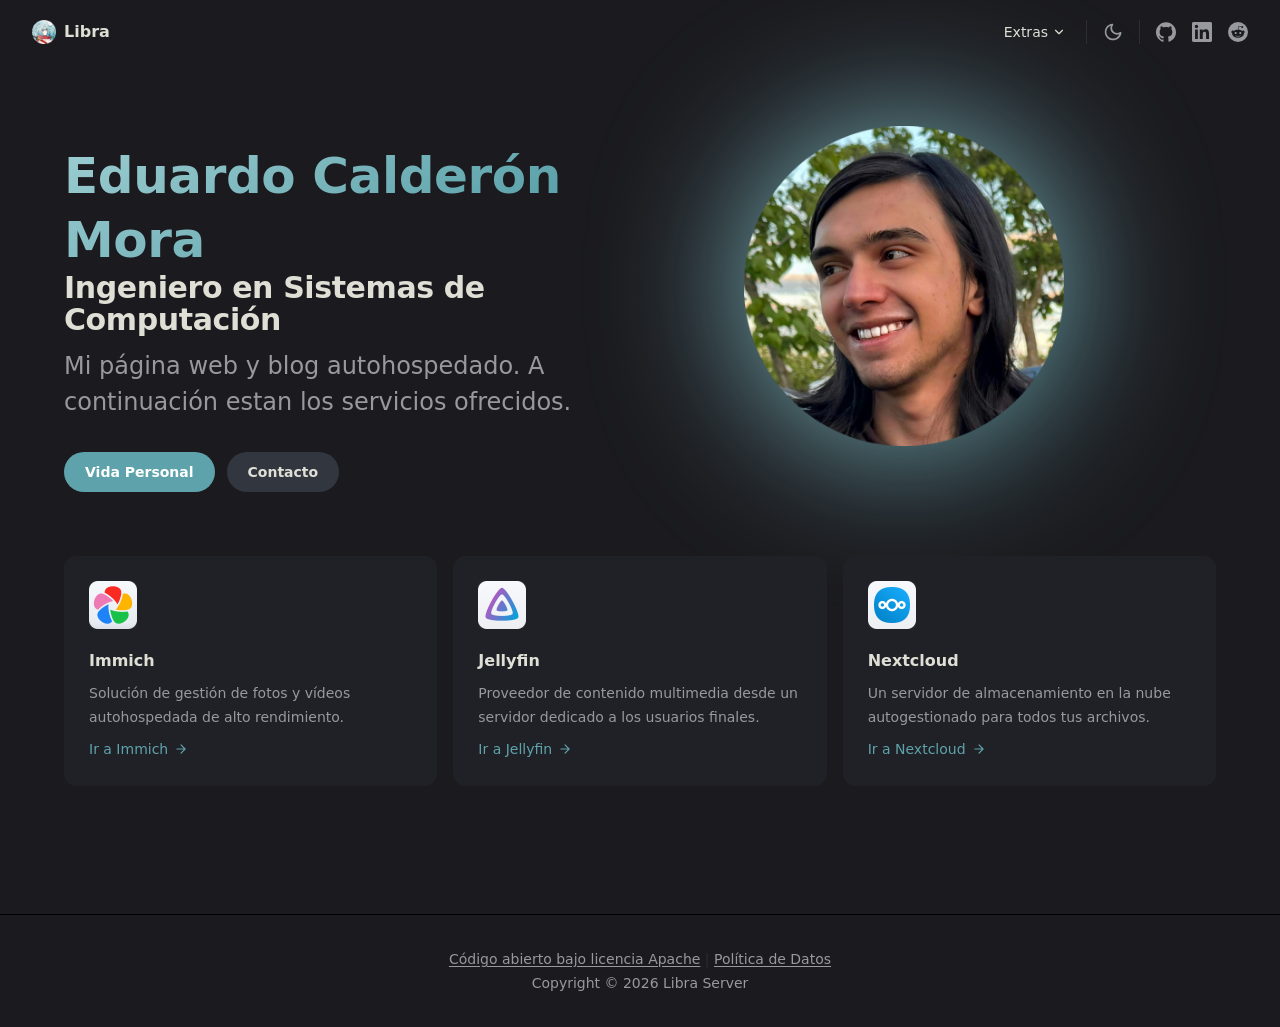
==== commit c95239ad: "bug fixes and performance inprovements" ====
--- a/index.html
+++ b/index.html
@@ -21,7 +21,7 @@
   <link rel="apple-touch-icon" sizes="180x180" href="/apple-touch-icon.png">
   <meta property="og:locale" content="en_US">
   <meta property="og:type" content="website">
-  <script id="check-dark-mode">(()=>{const e=localStorage.getItem("vitepress-theme-appearance")||"auto",a=window.matchMedia("(prefers-color-scheme: dark)").matches;(!e||e==="auto"?a:e==="dark")&&document.documentElement.classList.add("dark")})();</script>
+  <script>(()=>{const e=localStorage.getItem("vitepress-theme-appearance");(e!=="light")&&document.documentElement.classList.add("dark")})();</script>
   <script id="check-mac-os">document.documentElement.classList.toggle("mac",/Mac|iPhone|iPod|iPad/i.test(navigator.platform));</script>
   <meta name="twitter:card" content="summary_large_image">
   <meta property="og:site_name" content="">
@@ -295,11 +295,13 @@
     // Hamburger menu
     const hamburger = document.querySelector('.VPNavBarHamburger');
     const navScreen = document.getElementById('VPNavScreen');
+    const navBar = document.querySelector('.VPNav');
 
     hamburger.addEventListener('click', () => {
   const isOpen = hamburger.classList.toggle('active');
   hamburger.setAttribute('aria-expanded', isOpen);
   navScreen.style.display = isOpen ? 'block' : 'none';
+  if (navBar) { navBar.style.transition = 'none'; navBar.style.backgroundColor = isOpen ? 'var(--vp-c-bg)' : ''; }
   document.body.style.overflow = isOpen ? 'hidden' : '';
 });
 
@@ -308,6 +310,7 @@
     navScreen.style.display = 'none';
     hamburger.classList.remove('active');
     hamburger.setAttribute('aria-expanded', 'false');
+    if (navBar) { navBar.style.transition = 'none'; navBar.style.backgroundColor = ''; }
     document.body.style.overflow = '';
   }
 });
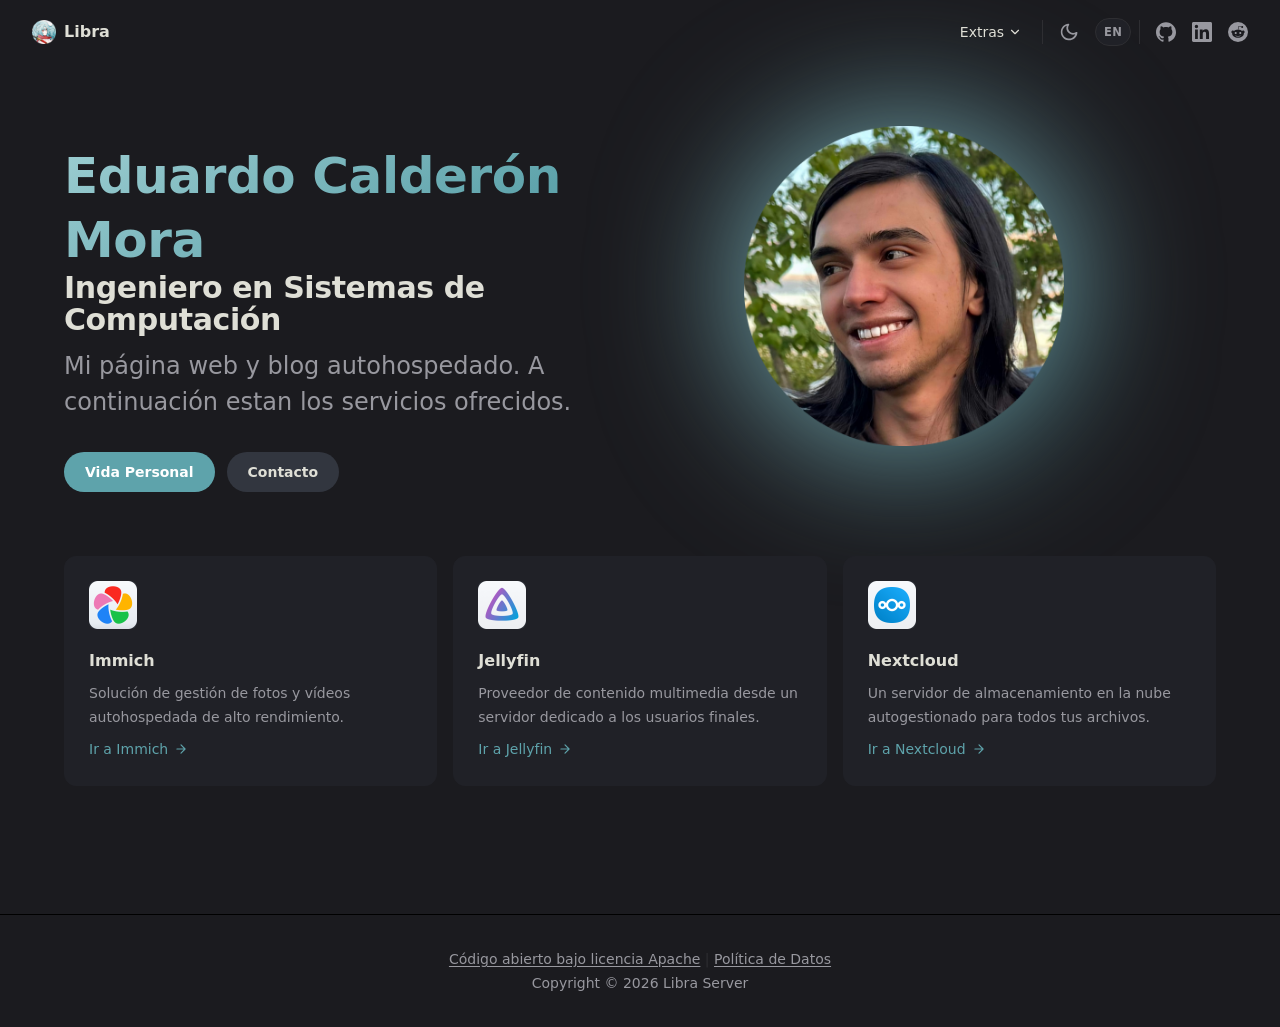
==== commit 979724e5: "Refactor code structure for improved readability and maintainability, added language selector for th" ====
--- a/index.html
+++ b/index.html
@@ -21,7 +21,7 @@
   <link rel="apple-touch-icon" sizes="180x180" href="/apple-touch-icon.png">
   <meta property="og:locale" content="en_US">
   <meta property="og:type" content="website">
-  <script>(()=>{const e=localStorage.getItem("vitepress-theme-appearance");(e!=="light")&&document.documentElement.classList.add("dark")})();</script>
+  <script id="check-dark-mode">(()=>{const e=localStorage.getItem("vitepress-theme-appearance");(e!=="light")&&document.documentElement.classList.add("dark")})();</script>
   <script id="check-mac-os">document.documentElement.classList.toggle("mac",/Mac|iPhone|iPod|iPad/i.test(navigator.platform));</script>
   <meta name="twitter:card" content="summary_large_image">
   <meta property="og:site_name" content="">
@@ -45,15 +45,26 @@
   .contact-modal-title{ margin:0 0 8px; color:var(--vp-c-text-2); font-size:0.9rem; }
   .contact-email{ margin:0 0 22px; font-size:1.1rem; font-weight:600; color:var(--vp-c-text-1); word-break:break-all; }
   .contact-modal-actions{ display:flex; flex-wrap:wrap; gap:10px; justify-content:center; }
+  .lang-toggle{
+    display:inline-flex; align-items:center; justify-content:center;
+    min-width:34px; height:28px; padding:0 8px;
+    border:1px solid var(--vp-c-divider); border-radius:14px;
+    background:var(--vp-c-bg-soft); color:var(--vp-c-text-2);
+    font-size:0.72rem; font-weight:700; letter-spacing:.02em;
+    cursor:pointer; margin-left:8px;
+  }
+  .lang-toggle:hover{ border-color:var(--vp-c-brand-1); color:var(--vp-c-text-1); }
+  .appearance-action{ display:flex; align-items:center; }
+  .VPNavScreenAppearance{ display:flex; align-items:center; justify-content:space-between; }
 </style>
 <div id="contact-backdrop" class="contact-backdrop" hidden>
   <div class="contact-modal" role="dialog" aria-modal="true" aria-labelledby="contact-modal-title">
     <button type="button" class="contact-close" id="contact-close" aria-label="Cerrar">&times;</button>
-    <p id="contact-modal-title" class="contact-modal-title">Escribime a</p>
+    <p id="contact-modal-title" class="contact-modal-title" data-i18n="contactModalTitle">Escribime a</p>
     <p class="contact-email">educal72@libraserver.site</p>
     <div class="contact-modal-actions">
-      <a class="VPButton medium brand" href="mailto:educal72@libraserver.site" data-v-82c34717>Envíame un correo</a>
-      <button type="button" class="VPButton medium alt" id="contact-copy" data-v-82c34717>Copiar</button>
+      <a class="VPButton medium brand" href="mailto:educal72@libraserver.site" data-v-82c34717 data-i18n="contactEmailBtn">Envíame un correo</a>
+      <button type="button" class="VPButton medium alt" id="contact-copy" data-v-82c34717 data-i18n="contactCopyBtn">Copiar</button>
     </div>
   </div>
 </div>
@@ -81,7 +92,7 @@
                     <div class="VPFlyout VPNavBarMenuGroup" data-v-03607a70 data-v-73878474>
                       <button type="button" class="button" aria-haspopup="true" aria-expanded="false" data-v-73878474>
                         <span class="text" data-v-73878474>
-                          <span data-v-73878474>Extras</span>
+                          <span data-v-73878474 data-i18n="navExtras">Extras</span>
                           <span class="vpi-chevron-down text-icon" data-v-73878474></span>
                         </span>
                       </button>
@@ -90,12 +101,12 @@
                           <div class="items" data-v-344e410b>
                             <div class="VPMenuLink" data-v-344e410b data-v-9b63c25a>
                               <a class="VPLink link" href="pc.html" data-v-9b63c25a>
-                                <span data-v-9b63c25a>Stack</span>
+                                <span data-v-9b63c25a data-i18n="navStack">Stack</span>
                               </a>
                             </div>
                             <div class="VPMenuLink" data-v-344e410b data-v-9b63c25a>
                               <a class="VPLink link" href="blog.html" data-v-9b63c25a>
-                                <span data-v-9b63c25a>Blog</span>
+                                <span data-v-9b63c25a data-i18n="navBlog">Blog</span>
                               </a>
                             </div>
                           </div>
@@ -105,6 +116,7 @@
                   </nav>
                   <div class="VPNavBarAppearance appearance" data-v-cea3f7fa data-v-83a70e2f>
                     <button type="button" role="switch" title="Toggle dark mode" class="CustomSwitchAppearance" aria-checked="true" data-v-83a70e2f="" data-v-5da87d95=""><svg data-v-5da87d95="" xmlns="http://www.w3.org/2000/svg" aria-hidden="true" focusable="false" viewBox="0 0 24 24" class="moon"><path d="M12.1,22c-0.3,0-0.6,0-0.9,0c-5.5-0.5-9.5-5.4-9-10.9c0.4-4.8,4.2-8.6,9-9c0.4,0,0.8,0.2,1,0.5c0.2,0.3,0.2,0.8-0.1,1.1c-2,2.7-1.4,6.4,1.3,8.4c2.1,1.6,5,1.6,7.1,0c0.3-0.2,0.7-0.3,1.1-0.1c0.3,0.2,0.5,0.6,0.5,1c-0.2,2.7-1.5,5.1-3.6,6.8C16.6,21.2,14.4,22,12.1,22zM9.3,4.4c-2.9,1-5,3.6-5.2,6.8c-0.4,4.4,2.8,8.3,7.2,8.7c2.1,0.2,4.2-0.4,5.8-1.8c1.1-0.9,1.9-2.1,2.4-3.4c-2.5,0.9-5.3,0.5-7.5-1.1C9.2,11.4,8.1,7.7,9.3,4.4z"></path></svg></button>
+                    <button type="button" class="lang-toggle" aria-label="Switch language">EN</button>
                   </div>
                   <div class="VPSocialLinks VPNavBarSocialLinks social-links" data-v-cea3f7fa data-v-0a16a001 data-v-a24f9f74>
                     <a class="VPSocialLink no-icon" href="https://github.com/Educal72" aria-label="Project GitHub" target="_blank" rel="noopener" data-v-a24f9f74 data-v-2cfe8544><span class="vpi-social-github"></span></a>
@@ -121,9 +133,10 @@
                       <div class="VPMenu" data-v-73878474 data-v-344e410b>
                         <div class="group" data-v-d5af21fa>
                           <div class="item appearance" data-v-d5af21fa>
-                            <p class="label" data-v-d5af21fa>Apariencia</p>
+                            <p class="label" data-v-d5af21fa data-i18n="navAppearance">Apariencia</p>
                             <div class="appearance-action" data-v-d5af21fa>
                               <button type="button" role="switch" title="Toggle dark mode" class="CustomSwitchAppearance" aria-checked="true" data-v-83a70e2f="" data-v-5da87d95=""><svg data-v-5da87d95="" xmlns="http://www.w3.org/2000/svg" aria-hidden="true" focusable="false" viewBox="0 0 24 24" class="moon"><path d="M12.1,22c-0.3,0-0.6,0-0.9,0c-5.5-0.5-9.5-5.4-9-10.9c0.4-4.8,4.2-8.6,9-9c0.4,0,0.8,0.2,1,0.5c0.2,0.3,0.2,0.8-0.1,1.1c-2,2.7-1.4,6.4,1.3,8.4c2.1,1.6,5,1.6,7.1,0c0.3-0.2,0.7-0.3,1.1-0.1c0.3,0.2,0.5,0.6,0.5,1c-0.2,2.7-1.5,5.1-3.6,6.8C16.6,21.2,14.4,22,12.1,22zM9.3,4.4c-2.9,1-5,3.6-5.2,6.8c-0.4,4.4,2.8,8.3,7.2,8.7c2.1,0.2,4.2-0.4,5.8-1.8c1.1-0.9,1.9-2.1,2.4-3.4c-2.5,0.9-5.3,0.5-7.5-1.1C9.2,11.4,8.1,7.7,9.3,4.4z"></path></svg></button>
+                              <button type="button" class="lang-toggle" aria-label="Switch language">EN</button>
                             </div>
                           </div>
                         </div>
@@ -161,19 +174,22 @@
           <div class="menu" data-v-2860b3da>
             <div class="VPNavScreenMenuGroup" data-v-705739bc>
               <button class="button" data-v-705739bc>
-                <span data-v-705739bc>Extras</span>
+                <span data-v-705739bc data-i18n="navExtras">Extras</span>
                 <span class="vpi-plus button-icon" data-v-705739bc></span>
               </button>
               <div class="items" data-v-705739bc>
-                <a class="VPNavScreenMenuLink" href="pc.html" data-v-c0efecf9>Stack</a>
-                <a class="VPNavScreenMenuLink" href="blog.html" data-v-c0efecf9>Blog</a>
+                <a class="VPNavScreenMenuLink" href="pc.html" data-v-c0efecf9 data-i18n="navStack">Stack</a>
+                <a class="VPNavScreenMenuLink" href="blog.html" data-v-c0efecf9 data-i18n="navBlog">Blog</a>
               </div>
             </div>
           </div>
           <div class="appearance" data-v-2860b3da>
             <div class="VPNavScreenAppearance" data-v-19b7c1b5>
-              <p class="text" data-v-19b7c1b5>Apariencia</p>
-              <button type="button" role="switch" title="Toggle dark mode" class="CustomSwitchAppearance" aria-checked="true" data-v-83a70e2f="" data-v-5da87d95=""><svg data-v-5da87d95="" xmlns="http://www.w3.org/2000/svg" aria-hidden="true" focusable="false" viewBox="0 0 24 24" class="moon"><path d="M12.1,22c-0.3,0-0.6,0-0.9,0c-5.5-0.5-9.5-5.4-9-10.9c0.4-4.8,4.2-8.6,9-9c0.4,0,0.8,0.2,1,0.5c0.2,0.3,0.2,0.8-0.1,1.1c-2,2.7-1.4,6.4,1.3,8.4c2.1,1.6,5,1.6,7.1,0c0.3-0.2,0.7-0.3,1.1-0.1c0.3,0.2,0.5,0.6,0.5,1c-0.2,2.7-1.5,5.1-3.6,6.8C16.6,21.2,14.4,22,12.1,22zM9.3,4.4c-2.9,1-5,3.6-5.2,6.8c-0.4,4.4,2.8,8.3,7.2,8.7c2.1,0.2,4.2-0.4,5.8-1.8c1.1-0.9,1.9-2.1,2.4-3.4c-2.5,0.9-5.3,0.5-7.5-1.1C9.2,11.4,8.1,7.7,9.3,4.4z"></path></svg></button>
+              <p class="text" data-v-19b7c1b5 data-i18n="navAppearance">Apariencia</p>
+              <div style="display:flex;align-items:center;">
+                <button type="button" role="switch" title="Toggle dark mode" class="CustomSwitchAppearance" aria-checked="true" data-v-83a70e2f="" data-v-5da87d95=""><svg data-v-5da87d95="" xmlns="http://www.w3.org/2000/svg" aria-hidden="true" focusable="false" viewBox="0 0 24 24" class="moon"><path d="M12.1,22c-0.3,0-0.6,0-0.9,0c-5.5-0.5-9.5-5.4-9-10.9c0.4-4.8,4.2-8.6,9-9c0.4,0,0.8,0.2,1,0.5c0.2,0.3,0.2,0.8-0.1,1.1c-2,2.7-1.4,6.4,1.3,8.4c2.1,1.6,5,1.6,7.1,0c0.3-0.2,0.7-0.3,1.1-0.1c0.3,0.2,0.5,0.6,0.5,1c-0.2,2.7-1.5,5.1-3.6,6.8C16.6,21.2,14.4,22,12.1,22zM9.3,4.4c-2.9,1-5,3.6-5.2,6.8c-0.4,4.4,2.8,8.3,7.2,8.7c2.1,0.2,4.2-0.4,5.8-1.8c1.1-0.9,1.9-2.1,2.4-3.4c-2.5,0.9-5.3,0.5-7.5-1.1C9.2,11.4,8.1,7.7,9.3,4.4z"></path></svg></button>
+                <button type="button" class="lang-toggle" aria-label="Switch language">EN</button>
+              </div>
             </div>
           </div>
           <div class="social-links" data-v-2860b3da>
@@ -194,15 +210,15 @@
               <div class="main" data-v-22c542dc>
                 <h1 class="heading" data-v-22c542dc>
                   <span class="name clip" data-v-22c542dc>Eduardo Calderón Mora</span>
-                  <span class="text subtitle-text" data-v-22c542dc>Ingeniero en Sistemas de Computación</span>
+                  <span class="text subtitle-text" data-v-22c542dc data-i18n="heroSubtitle">Ingeniero en Sistemas de Computación</span>
                 </h1>
-                <p class="tagline" data-v-22c542dc>Mi página web y blog autohospedado. A continuación estan los servicios ofrecidos.</p>
+                <p class="tagline" data-v-22c542dc data-i18n="heroTagline">Mi página web y blog autohospedado. A continuación estan los servicios ofrecidos.</p>
                 <div class="actions" data-v-22c542dc>
                   <div class="action" data-v-22c542dc>
-                    <a class="VPButton medium brand" href="/cv.html" data-v-22c542dc data-v-82c34717>Vida Personal</a>
+                    <a class="VPButton medium brand" href="/cv.html" data-v-22c542dc data-v-82c34717 data-i18n="actionPersonalLife">Vida Personal</a>
                   </div>
                   <div class="action" data-v-22c542dc>
-                    <button type="button" class="VPButton medium alt" id="contact-btn" data-v-22c542dc data-v-82c34717>Contacto</button>
+                    <button type="button" class="VPButton medium alt" id="contact-btn" data-v-22c542dc data-v-82c34717 data-i18n="actionContact">Contacto</button>
                   </div>
                 </div>
               </div>
@@ -227,9 +243,9 @@
                         <svg height="24" width="24" viewBox="0 -960 960 960" fill="var(--vp-c-green-2)" xmlns="http://www.w3.org/2000/svg"><path d="M160-160v-80h110l-16-14q-52-46-73-105t-21-119q0-111 66.5-197.5T400-790v84q-72 26-116 88.5T240-478q0 45 17 87.5t53 78.5l10 10v-98h80v240H160Zm400-10v-84q72-26 116-88.5T720-482q0-45-17-87.5T650-648l-10-10v98h-80v-240h240v80H690l16 14q49 49 71.5 106.5T800-482q0 111-66.5 197.5T560-170Z"/></svg>
                       </div>
                       <h2 class="title" data-v-ab2d060f>Immich</h2>
-                      <p class="details" data-v-ab2d060f>Solución de gestión de fotos y vídeos autohospedada de alto rendimiento.</p>
+                      <p class="details" data-v-ab2d060f data-i18n="featureImmichDetails">Solución de gestión de fotos y vídeos autohospedada de alto rendimiento.</p>
                       <div class="link-text" data-v-ab2d060f>
-                        <p class="link-text-value" data-v-ab2d060f>Ir a Immich <span class="vpi-arrow-right link-text-icon" data-v-ab2d060f></span></p>
+                        <p class="link-text-value" data-v-ab2d060f><span data-i18n="featureImmichLink">Ir a Immich</span> <span class="vpi-arrow-right link-text-icon" data-v-ab2d060f></span></p>
                       </div>
                     </article>
                   </a>
@@ -242,9 +258,9 @@
                         <svg height="24" width="24" viewBox="0 -960 960 960" fill="var(--vp-c-indigo-2)" xmlns="http://www.w3.org/2000/svg"><path d="M440-120v-240h80v80h320v80H520v80h-80Zm-320-80v-80h240v80H120Zm160-160v-80H120v-80h160v-80h80v240h-80Zm160-80v-80h400v80H440Zm160-160v-240h80v80h160v80H680v80h-80Zm-480-80v-80h400v80H120Z"/></svg>
                       </div>
                       <h2 class="title" data-v-ab2d060f>Jellyfin</h2>
-                      <p class="details" data-v-ab2d060f>Proveedor de contenido multimedia desde un servidor dedicado a los usuarios finales.</p>
+                      <p class="details" data-v-ab2d060f data-i18n="featureJellyfinDetails">Proveedor de contenido multimedia desde un servidor dedicado a los usuarios finales.</p>
                       <div class="link-text" data-v-ab2d060f>
-                        <p class="link-text-value" data-v-ab2d060f>Ir a Jellyfin <span class="vpi-arrow-right link-text-icon" data-v-ab2d060f></span></p>
+                        <p class="link-text-value" data-v-ab2d060f><span data-i18n="featureJellyfinLink">Ir a Jellyfin</span> <span class="vpi-arrow-right link-text-icon" data-v-ab2d060f></span></p>
                       </div>
                     </article>
                   </a>
@@ -258,9 +274,9 @@
                         <svg height="24" width="24" viewBox="0 -960 960 960" fill="var(--vp-c-yellow-2)" xmlns="http://www.w3.org/2000/svg"><path d="M352-120H200q-33 0-56.5-23.5T120-200v-152q48 0 84-30.5t36-77.5q0-47-36-77.5T120-568v-152q0-33 23.5-56.5T200-800h160q0-42 29-71t71-29q42 0 71 29t29 71h160q33 0 56.5 23.5T800-720v160q42 0 71 29t29 71q0 42-29 71t-71 29v160q0 33-23.5 56.5T720-120H568q0-50-31.5-85T460-240q-45 0-76.5 35T352-120Zm-152-80h85q24-66 77-93t98-27q45 0 98 27t77 93h85v-240h80q8 0 14-6t6-14q0-8-6-14t-14-6h-80v-240H480v-80q0-8-6-14t-14-6q-8 0-14 6t-6 14v80H200v88q54 20 87 67t33 105q0 57-33 104t-87 68v88Zm310-310Z"/></svg>
                       </div>
                       <h2 class="title" data-v-ab2d060f>Nextcloud</h2>
-                      <p class="details" data-v-ab2d060f>Un servidor de almacenamiento en la nube autogestionado para todos tus archivos.</p>
+                      <p class="details" data-v-ab2d060f data-i18n="featureNextcloudDetails">Un servidor de almacenamiento en la nube autogestionado para todos tus archivos.</p>
                       <div class="link-text" data-v-ab2d060f>
-                        <p class="link-text-value" data-v-ab2d060f>Ir a Nextcloud <span class="vpi-arrow-right link-text-icon" data-v-ab2d060f></span></p>
+                        <p class="link-text-value" data-v-ab2d060f><span data-i18n="featureNextcloudLink">Ir a Nextcloud</span> <span class="vpi-arrow-right link-text-icon" data-v-ab2d060f></span></p>
                       </div>
                     </article>
                   </a>
@@ -280,9 +296,9 @@
       <footer class="VPFooter" data-v-e5b1bae6 data-v-ef145fcb>
         <div class="container" data-v-ef145fcb>
           <p class="message" data-v-ef145fcb>
-            <a href="https://www.apache.org/licenses/LICENSE-2.0" target="_blank">Código abierto bajo licencia Apache</a>
+            <a href="https://www.apache.org/licenses/LICENSE-2.0" target="_blank" data-i18n="footerLicense">Código abierto bajo licencia Apache</a>
             <span class="divider">|</span>
-            <a href="/privacy.html">Política de Datos</a>
+            <a href="/privacy.html" data-i18n="footerPrivacy">Política de Datos</a>
           </p>
           <p class="copyright" data-v-ef145fcb>Copyright © 2026 Libra Server</p>
         </div>
@@ -393,14 +409,79 @@
     copyBtn.addEventListener('click', async () => {
       try {
         await navigator.clipboard.writeText(email);
-        copyBtn.textContent = '¡Copiado!';
-        setTimeout(() => copyBtn.textContent = 'Copiar', 1500);
+        const lang = window.getSiteLang ? window.getSiteLang() : 'es';
+        copyBtn.textContent = window.I18N.contactCopied[lang];
+        setTimeout(() => copyBtn.textContent = window.I18N.contactCopyBtn[lang], 1500);
       } catch {
-        copyBtn.textContent = 'Error';
-        setTimeout(() => copyBtn.textContent = 'Copiar', 1500);
+        const lang = window.getSiteLang ? window.getSiteLang() : 'es';
+        copyBtn.textContent = window.I18N.contactError[lang];
+        setTimeout(() => copyBtn.textContent = window.I18N.contactCopyBtn[lang], 1500);
       }
     });
   })();
   </script>
+
+  <script>
+    window.I18N = {
+      navExtras: { es: "Extras", en: "Extras" },
+      navStack: { es: "Stack", en: "Stack" },
+      navBlog: { es: "Blog", en: "Blog" },
+      navAppearance: { es: "Apariencia", en: "Appearance" },
+      heroSubtitle: { es: "Ingeniero en Sistemas de Computación", en: "Computer Systems Engineer" },
+      heroTagline: { es: "Mi página web y blog autohospedado. A continuación estan los servicios ofrecidos.", en: "My personal website and self-hosted blog. Below are the services offered." },
+      actionPersonalLife: { es: "Vida Personal", en: "Personal Life" },
+      actionContact: { es: "Contacto", en: "Contact" },
+      featureImmichDetails: { es: "Solución de gestión de fotos y vídeos autohospedada de alto rendimiento.", en: "High-performance, self-hosted photo and video management solution." },
+      featureImmichLink: { es: "Ir a Immich", en: "Go to Immich" },
+      featureJellyfinDetails: { es: "Proveedor de contenido multimedia desde un servidor dedicado a los usuarios finales.", en: "Media content provider from a dedicated server to end users." },
+      featureJellyfinLink: { es: "Ir a Jellyfin", en: "Go to Jellyfin" },
+      featureNextcloudDetails: { es: "Un servidor de almacenamiento en la nube autogestionado para todos tus archivos.", en: "A self-managed cloud storage server for all your files." },
+      featureNextcloudLink: { es: "Ir a Nextcloud", en: "Go to Nextcloud" },
+      footerLicense: { es: "Código abierto bajo licencia Apache", en: "Open source under the Apache license" },
+      footerPrivacy: { es: "Política de Datos", en: "Privacy Policy" },
+      contactModalTitle: { es: "Escribime a", en: "Email me at" },
+      contactEmailBtn: { es: "Envíame un correo", en: "Send me an email" },
+      contactCopyBtn: { es: "Copiar", en: "Copy" },
+      contactCopied: { es: "¡Copiado!", en: "Copied!" },
+      contactError: { es: "Error", en: "Error" }
+    };
+  </script>
+  <script>
+    (() => {
+      const LANG_KEY = 'site-language';
+      function getLang(){ return localStorage.getItem(LANG_KEY) || 'es'; }
+
+      function applyLanguage(lang) {
+        document.documentElement.lang = lang;
+        document.querySelectorAll('[data-i18n]').forEach(el => {
+          const key = el.getAttribute('data-i18n');
+          if (window.I18N && window.I18N[key] && window.I18N[key][lang] !== undefined) {
+            el.textContent = window.I18N[key][lang];
+          }
+        });
+        document.querySelectorAll('[data-i18n-placeholder]').forEach(el => {
+          const key = el.getAttribute('data-i18n-placeholder');
+          if (window.I18N && window.I18N[key] && window.I18N[key][lang] !== undefined) {
+            el.setAttribute('placeholder', window.I18N[key][lang]);
+          }
+        });
+        document.querySelectorAll('.lang-toggle').forEach(btn => {
+          btn.textContent = lang === 'es' ? 'EN' : 'ES';
+        });
+        window.dispatchEvent(new CustomEvent('languagechange', { detail: { lang } }));
+      }
+
+      document.addEventListener('click', (e) => {
+        const btn = e.target.closest('.lang-toggle');
+        if (!btn) return;
+        const next = getLang() === 'es' ? 'en' : 'es';
+        localStorage.setItem(LANG_KEY, next);
+        applyLanguage(next);
+      });
+
+      window.getSiteLang = getLang;
+      applyLanguage(getLang());
+    })();
+  </script>
 </body>
 </html>
